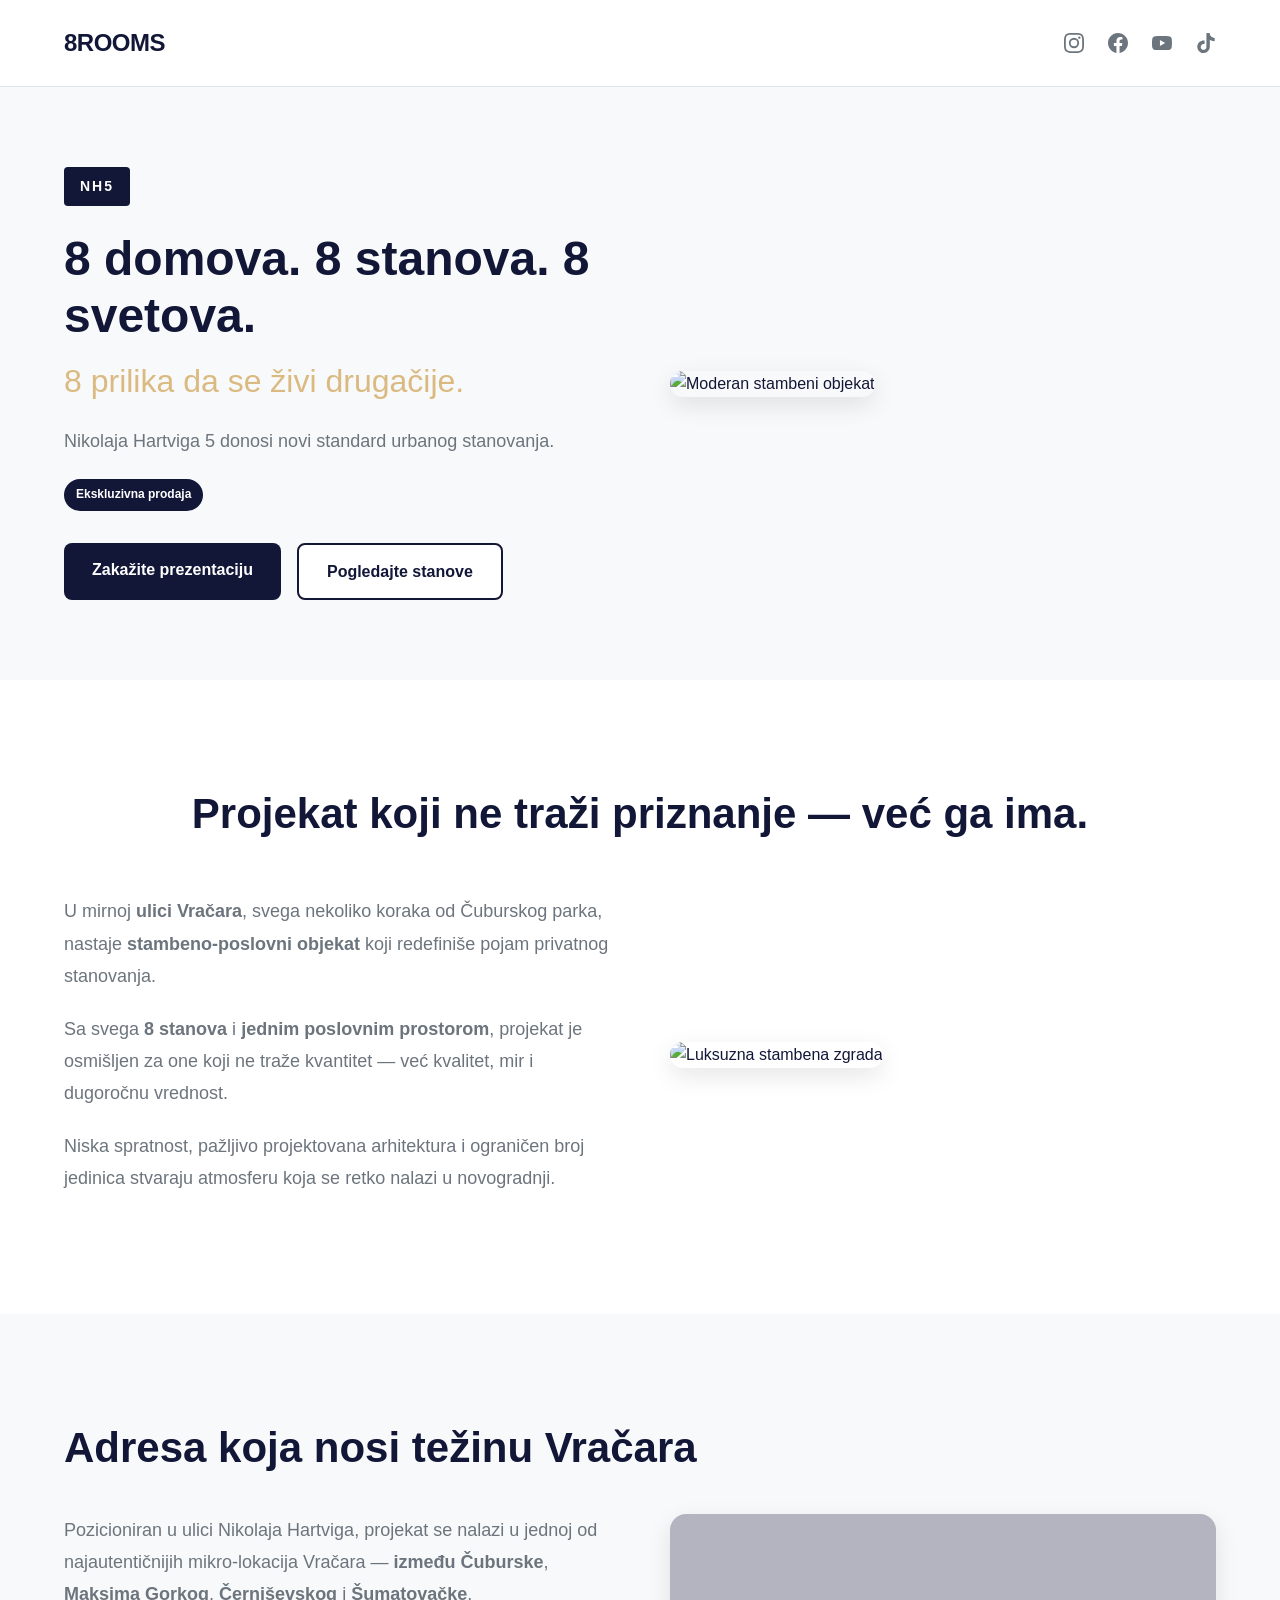
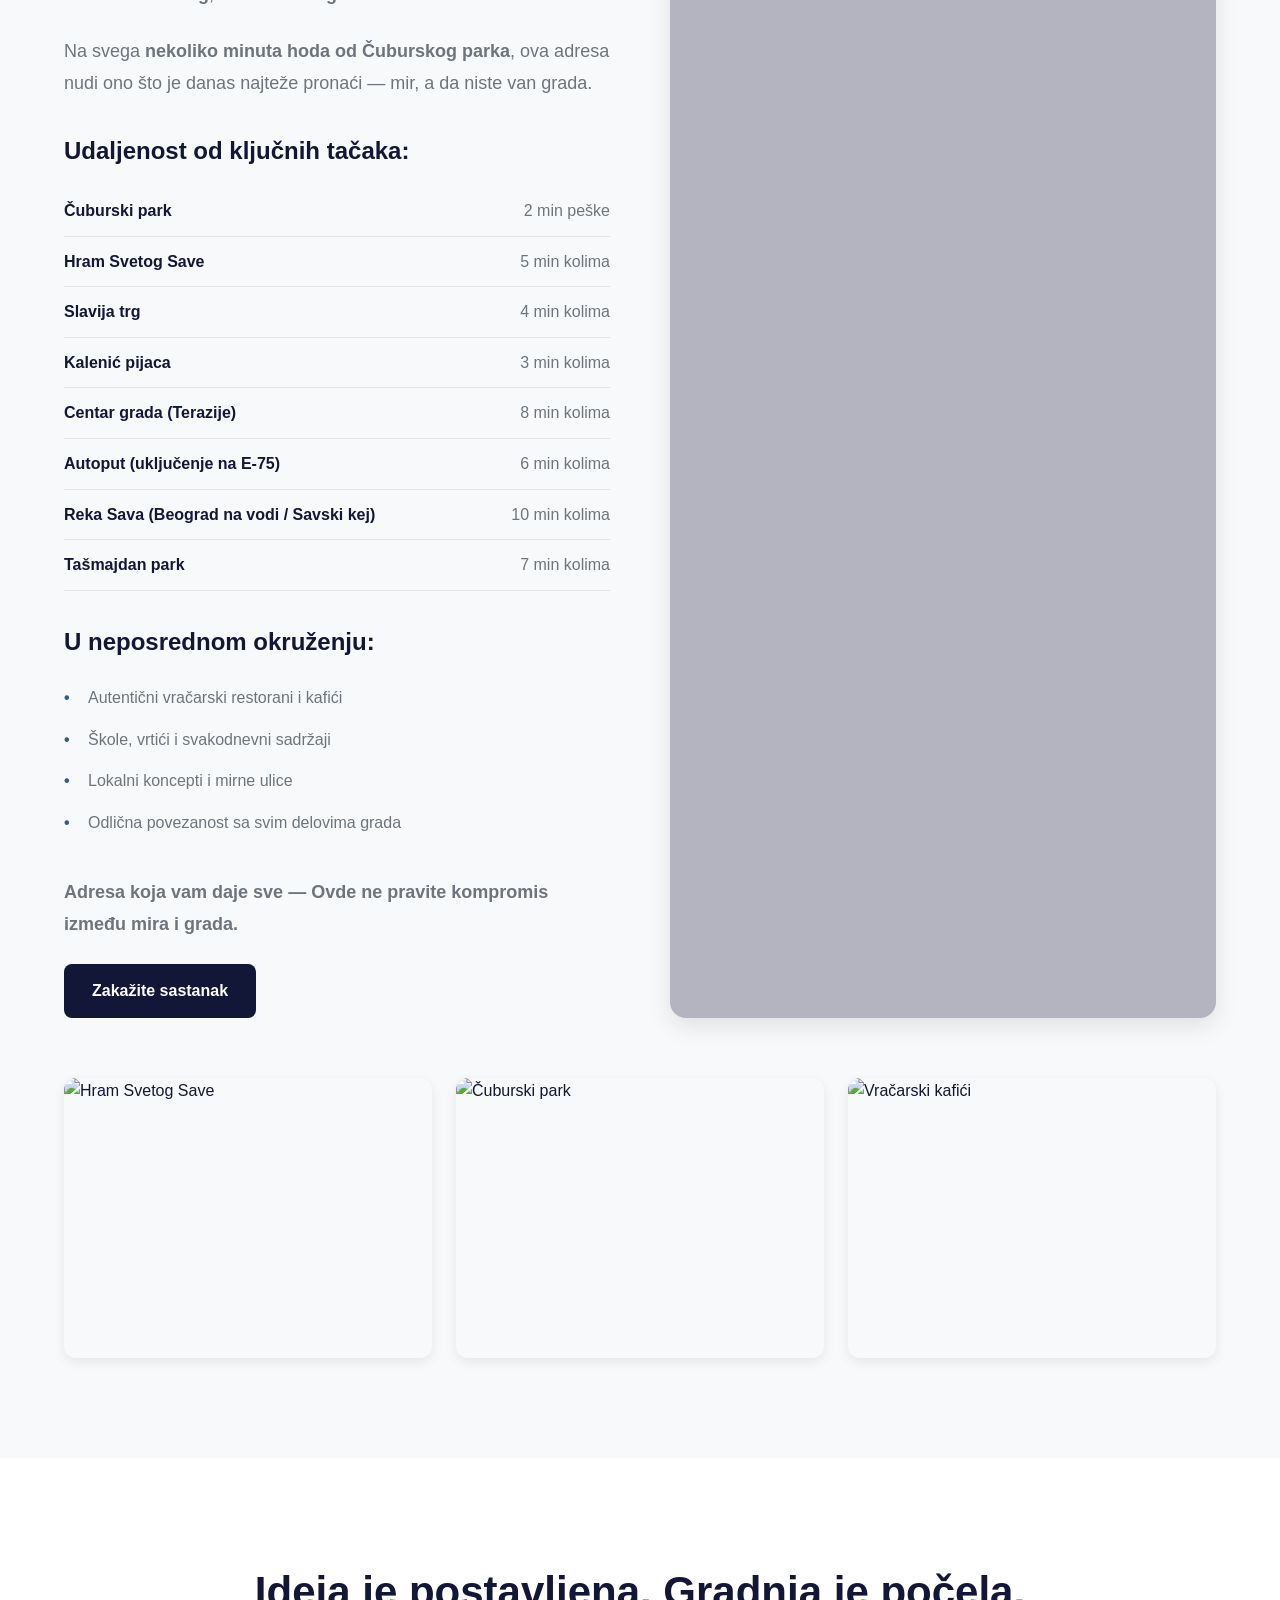
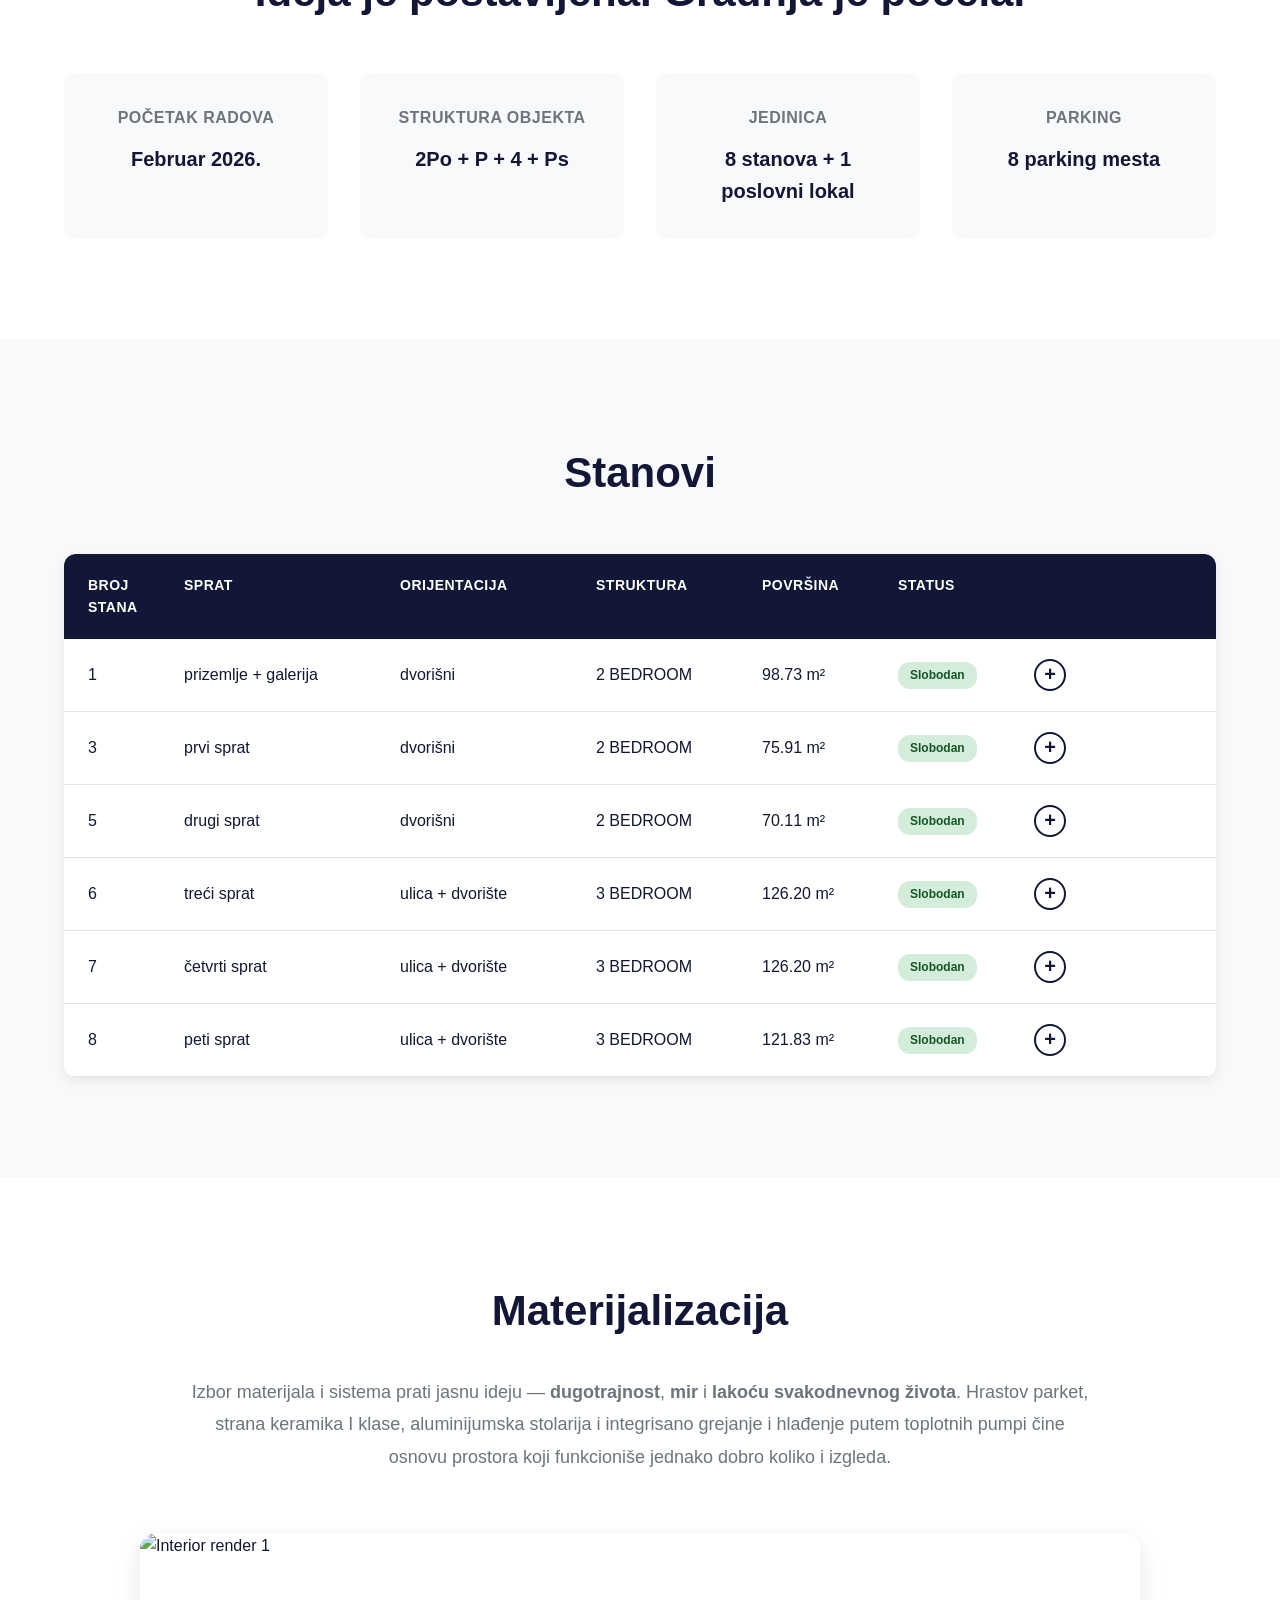
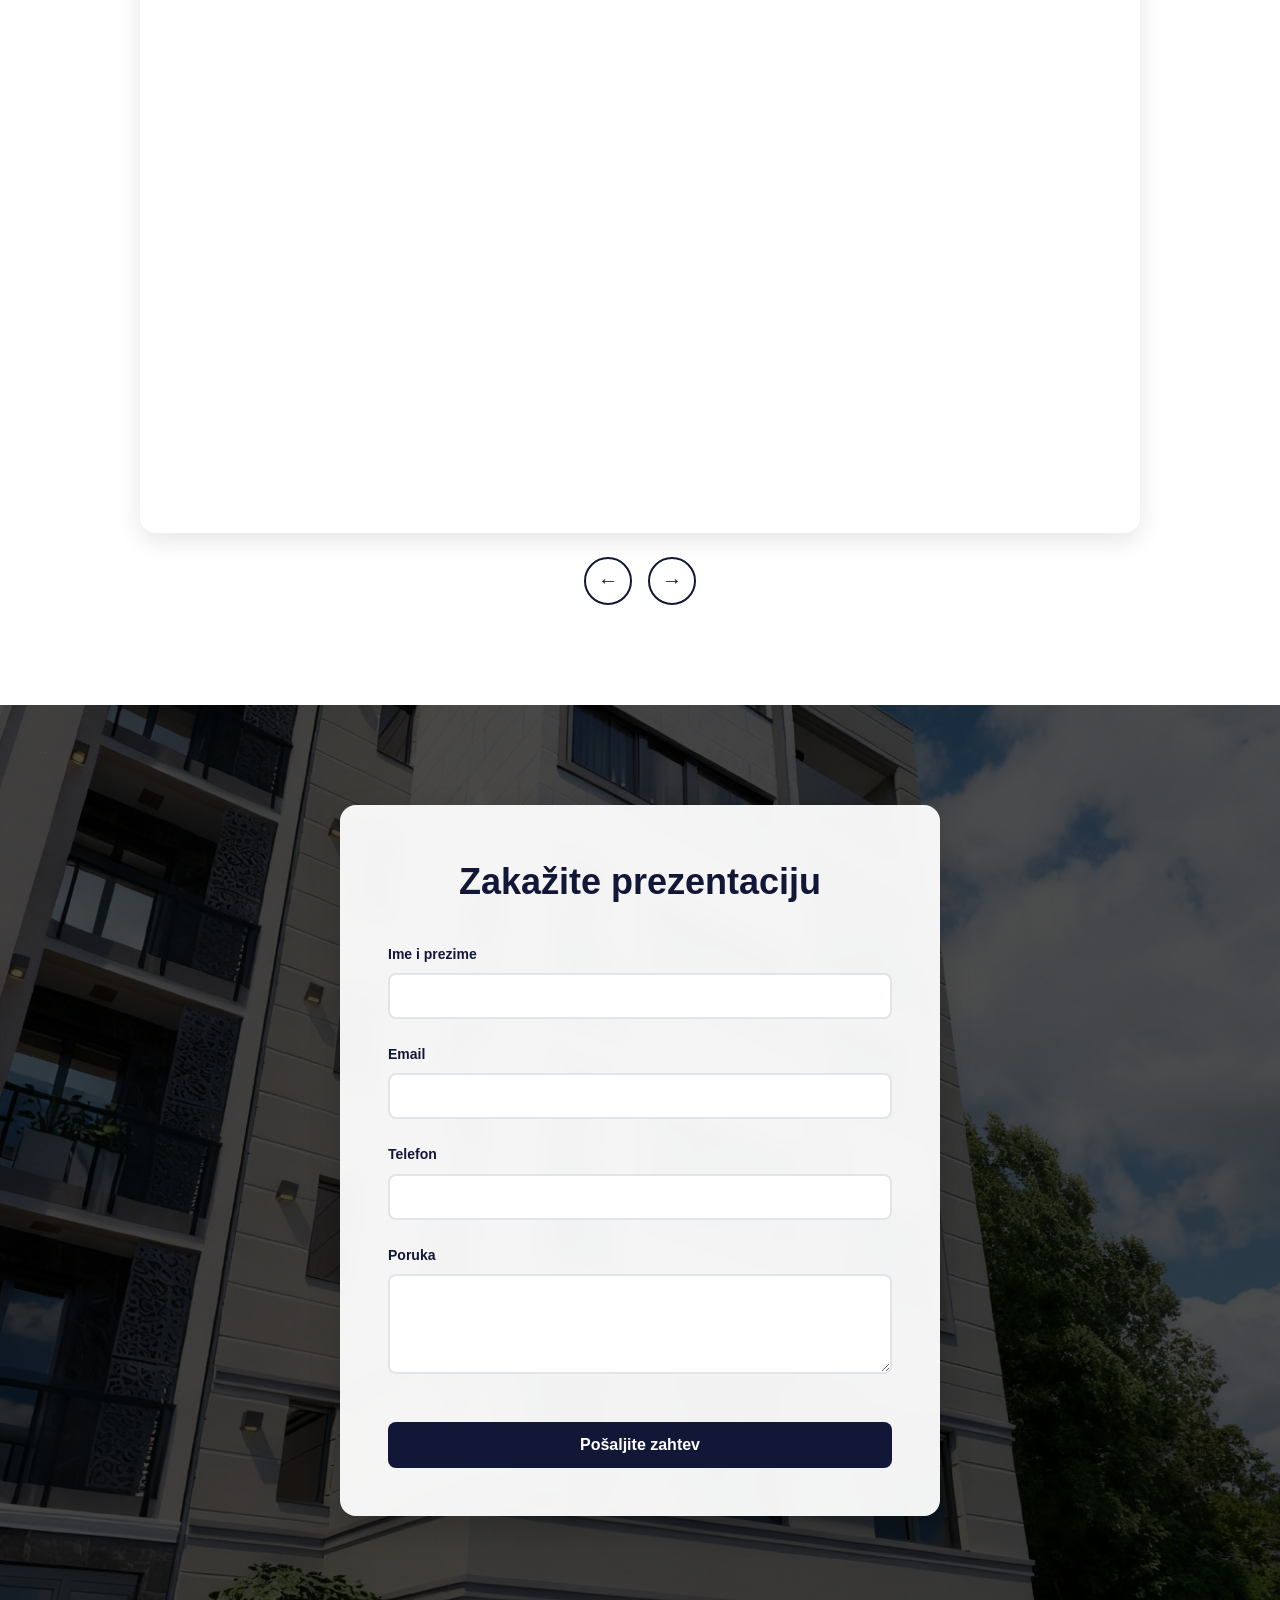
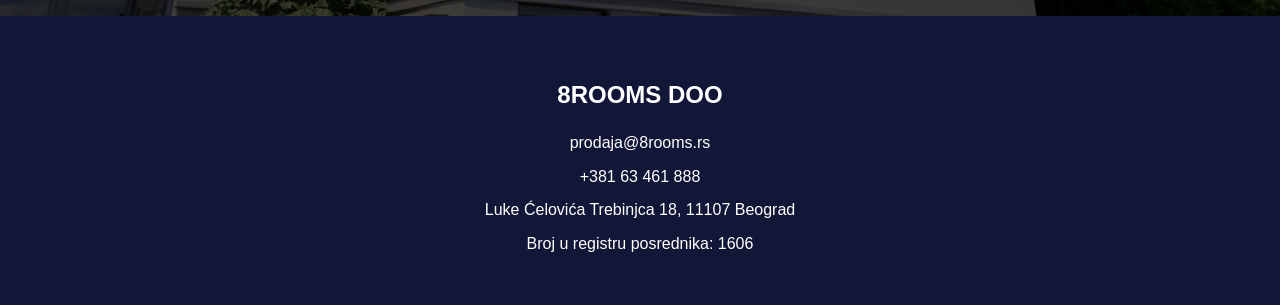
==== index.html @ d1132509 "Make map iframe fill full height of location section Remove fixed height="450" from iframe and use C" ====
<!DOCTYPE html>
<html lang="sr">
<head>
    <meta charset="UTF-8">
    <meta name="viewport" content="width=device-width, initial-scale=1.0">
    <title>NH5 - Nikolaja Hartviga 5 | 8ROOMS</title>
    <link rel="stylesheet" href="styles.css">
</head>
<body>
    <header>
        <div class="container">
            <div class="logo">
                <span class="logo-text">8ROOMS</span>
            </div>
            <nav class="social-icons">
                <a href="https://instagram.com/8rooms" target="_blank" aria-label="Instagram"><svg width="20" height="20" viewBox="0 0 24 24" fill="currentColor"><path d="M12 2.163c3.204 0 3.584.012 4.85.07 3.252.148 4.771 1.691 4.919 4.919.058 1.265.069 1.645.069 4.849 0 3.205-.012 3.584-.069 4.849-.149 3.225-1.664 4.771-4.919 4.919-1.266.058-1.644.07-4.85.07-3.204 0-3.584-.012-4.849-.07-3.26-.149-4.771-1.699-4.919-4.92-.058-1.265-.07-1.644-.07-4.849 0-3.204.013-3.583.07-4.849.149-3.227 1.664-4.771 4.919-4.919 1.266-.057 1.645-.069 4.849-.069zM12 0C8.741 0 8.333.014 7.053.072 2.695.272.273 2.69.073 7.052.014 8.333 0 8.741 0 12c0 3.259.014 3.668.072 4.948.2 4.358 2.618 6.78 6.98 6.98C8.333 23.986 8.741 24 12 24c3.259 0 3.668-.014 4.948-.072 4.354-.2 6.782-2.618 6.979-6.98.059-1.28.073-1.689.073-4.948 0-3.259-.014-3.667-.072-4.947-.196-4.354-2.617-6.78-6.979-6.98C15.668.014 15.259 0 12 0zm0 5.838a6.162 6.162 0 100 12.324 6.162 6.162 0 000-12.324zM12 16a4 4 0 110-8 4 4 0 010 8zm6.406-11.845a1.44 1.44 0 100 2.881 1.44 1.44 0 000-2.881z"/></svg></a>
                <a href="https://facebook.com/8rooms" target="_blank" aria-label="Facebook"><svg width="20" height="20" viewBox="0 0 24 24" fill="currentColor"><path d="M24 12.073c0-6.627-5.373-12-12-12s-12 5.373-12 12c0 5.99 4.388 10.954 10.125 11.854v-8.385H7.078v-3.47h3.047V9.43c0-3.007 1.792-4.669 4.533-4.669 1.312 0 2.686.235 2.686.235v2.953H15.83c-1.491 0-1.956.925-1.956 1.874v2.25h3.328l-.532 3.47h-2.796v8.385C19.612 23.027 24 18.062 24 12.073z"/></svg></a>
                <a href="https://youtube.com/8rooms" target="_blank" aria-label="YouTube"><svg width="20" height="20" viewBox="0 0 24 24" fill="currentColor"><path d="M23.498 6.186a3.016 3.016 0 00-2.122-2.136C19.505 3.545 12 3.545 12 3.545s-7.505 0-9.377.505A3.017 3.017 0 00.502 6.186C0 8.07 0 12 0 12s0 3.93.502 5.814a3.016 3.016 0 002.122 2.136c1.871.505 9.376.505 9.376.505s7.505 0 9.377-.505a3.015 3.015 0 002.122-2.136C24 15.93 24 12 24 12s0-3.93-.502-5.814zM9.545 15.568V8.432L15.818 12l-6.273 3.568z"/></svg></a>
                <a href="https://tiktok.com/@8rooms" target="_blank" aria-label="TikTok"><svg width="20" height="20" viewBox="0 0 24 24" fill="currentColor"><path d="M12.525.02c1.31-.02 2.61-.01 3.91-.02.08 1.53.63 3.09 1.75 4.17 1.12 1.11 2.7 1.62 4.24 1.79v4.03c-1.44-.05-2.89-.35-4.2-.97-.57-.26-1.1-.59-1.62-.93-.01 2.92.01 5.84-.02 8.75-.08 1.4-.54 2.79-1.35 3.94-1.31 1.92-3.58 3.17-5.91 3.21-1.43.08-2.86-.31-4.08-1.03-2.02-1.19-3.44-3.37-3.65-5.71-.02-.5-.03-1-.01-1.49.18-1.9 1.12-3.72 2.58-4.96 1.66-1.44 3.98-2.13 6.15-1.72.02 1.48-.04 2.96-.04 4.44-.99-.32-2.15-.23-3.02.37-.63.41-1.11 1.04-1.36 1.75-.21.51-.15 1.07-.14 1.61.24 1.64 1.82 3.02 3.5 2.87 1.12-.01 2.19-.66 2.77-1.61.19-.33.4-.67.41-1.06.1-1.79.06-3.57.07-5.36.01-4.03-.01-8.05.02-12.07z"/></svg></a>
            </nav>
        </div>
    </header>

    <main>
        <section class="hero">
            <div class="container">
                <div class="hero-content">
                    <div class="project-logo">NH5</div>
                    <h1>8 domova. 8 stanova. 8 svetova.</h1>
                    <h2>8 prilika da se živi drugačije.</h2>
                    <p class="hero-subtitle">Nikolaja Hartviga 5 donosi novi standard urbanog stanovanja.</p>
                    <span class="badge">Ekskluzivna prodaja</span>
                    <div class="cta-buttons">
                        <a href="#contact" class="btn btn-primary">Zakažite prezentaciju</a>
                        <a href="#apartments" class="btn btn-secondary">Pogledajte stanove</a>
                    </div>
                </div>
                <div class="hero-image">
                    <img src="https://images.pexels.com/photos/1643383/pexels-photo-1643383.jpeg?auto=compress&cs=tinysrgb&w=1200" alt="Moderan stambeni objekat">
                </div>
            </div>
        </section>

        <section class="about">
            <div class="container">
                <h2>Projekat koji ne traži priznanje — već ga ima.</h2>
                <div class="about-content">
                    <div class="about-text">
                        <p>U mirnoj <strong>ulici Vračara</strong>, svega nekoliko koraka od Čuburskog parka, nastaje <strong>stambeno-poslovni objekat</strong> koji redefiniše pojam privatnog stanovanja.</p>
                        <p>Sa svega <strong>8 stanova</strong> i <strong>jednim poslovnim prostorom</strong>, projekat je osmišljen za one koji ne traže kvantitet — već kvalitet, mir i dugoročnu vrednost.</p>
                        <p>Niska spratnost, pažljivo projektovana arhitektura i ograničen broj jedinica stvaraju atmosferu koja se retko nalazi u novogradnji.</p>
                    </div>
                    <div class="about-image">
                        <img src="https://images.pexels.com/photos/106399/pexels-photo-106399.jpeg?auto=compress&cs=tinysrgb&w=1200" alt="Luksuzna stambena zgrada">
                    </div>
                </div>
            </div>
        </section>

        <section class="location">
            <div class="container">
                <h2>Adresa koja nosi težinu Vračara</h2>
                <div class="location-content">
                    <div class="location-text">
                        <p>Pozicioniran u ulici Nikolaja Hartviga, projekat se nalazi u jednoj od najautentičnijih mikro-lokacija Vračara — <strong>između Čuburske</strong>, <strong>Maksima Gorkog</strong>, <strong>Černiševskog</strong> i <strong>Šumatovačke</strong>.</p>
                        <p>Na svega <strong>nekoliko minuta hoda od Čuburskog parka</strong>, ova adresa nudi ono što je danas najteže pronaći — mir, a da niste van grada.</p>

                        <h3>Udaljenost od ključnih tačaka:</h3>
                        <ul class="distance-list">
                            <li><span class="place">Čuburski park</span><span class="time">2 min peške</span></li>
                            <li><span class="place">Hram Svetog Save</span><span class="time">5 min kolima</span></li>
                            <li><span class="place">Slavija trg</span><span class="time">4 min kolima</span></li>
                            <li><span class="place">Kalenić pijaca</span><span class="time">3 min kolima</span></li>
                            <li><span class="place">Centar grada (Terazije)</span><span class="time">8 min kolima</span></li>
                            <li><span class="place">Autoput (uključenje na E-75)</span><span class="time">6 min kolima</span></li>
                            <li><span class="place">Reka Sava (Beograd na vodi / Savski kej)</span><span class="time">10 min kolima</span></li>
                            <li><span class="place">Tašmajdan park</span><span class="time">7 min kolima</span></li>
                        </ul>

                        <h3>U neposrednom okruženju:</h3>
                        <ul class="amenities-list">
                            <li>Autentični vračarski restorani i kafići</li>
                            <li>Škole, vrtići i svakodnevni sadržaji</li>
                            <li>Lokalni koncepti i mirne ulice</li>
                            <li>Odlična povezanost sa svim delovima grada</li>
                        </ul>

                        <p class="location-summary">Adresa koja vam daje sve — Ovde ne pravite kompromis između mira i grada.</p>

                        <a href="#contact" class="btn btn-primary">Zakažite sastanak</a>
                    </div>
                    <div class="location-map">
                        <iframe src="https://www.google.com/maps/embed?pb=!1m18!1m12!1m3!1d2831.2!2d20.4689!3d44.7966!2m3!1f0!2f0!3f0!3m2!1i1024!2i768!4f13.1!3m3!1m2!1s0x0%3A0x0!2zNDTCsDQ3JzQ3LjgiTiAyMMKwMjgnMDguMSJF!5e0!3m2!1sen!2srs!4v1234567890" width="100%" style="border:0;" allowfullscreen="" loading="lazy"></iframe>
                    </div>
                </div>

                <div class="lifestyle-images">
                    <div class="lifestyle-grid">
                        <img src="https://images.pexels.com/photos/208733/pexels-photo-208733.jpeg?auto=compress&cs=tinysrgb&w=600" alt="Hram Svetog Save">
                        <img src="https://images.pexels.com/photos/1581384/pexels-photo-1581384.jpeg?auto=compress&cs=tinysrgb&w=600" alt="Čuburski park">
                        <img src="https://images.pexels.com/photos/1581554/pexels-photo-1581554.jpeg?auto=compress&cs=tinysrgb&w=600" alt="Vračarski kafići">
                    </div>
                </div>
            </div>
        </section>

        <section class="structure">
            <div class="container">
                <h2>Ideja je postavljena. Gradnja je počela.</h2>
                <div class="structure-grid">
                    <div class="structure-item">
                        <h3>Početak radova</h3>
                        <p>Februar 2026.</p>
                    </div>
                    <div class="structure-item">
                        <h3>Struktura objekta</h3>
                        <p>2Po + P + 4 + Ps</p>
                    </div>
                    <div class="structure-item">
                        <h3>Jedinica</h3>
                        <p><strong>8 stanova</strong> + <strong>1 poslovni lokal</strong></p>
                    </div>
                    <div class="structure-item">
                        <h3>Parking</h3>
                        <p><strong>8 parking mesta</strong></p>
                    </div>
                </div>
            </div>
        </section>

        <section id="apartments" class="apartments">
            <div class="container">
                <h2>Stanovi</h2>
                <div class="apartments-table">
                    <div class="table-header">
                        <div class="col-apartment">Broj stana</div>
                        <div class="col-floor">Sprat</div>
                        <div class="col-orientation">Orijentacija</div>
                        <div class="col-structure">Struktura</div>
                        <div class="col-area">Površina</div>
                        <div class="col-status">Status</div>
                        <div class="col-action"></div>
                    </div>

                    <div class="apartment-row" data-apartment="1">
                        <div class="row-basic">
                            <div class="col-apartment">1</div>
                            <div class="col-floor">prizemlje + galerija</div>
                            <div class="col-orientation">dvorišni</div>
                            <div class="col-structure">2 BEDROOM</div>
                            <div class="col-area">98.73 m²</div>
                            <div class="col-status"><span class="status-badge available">Slobodan</span></div>
                            <div class="col-action"><button class="expand-btn">+</button></div>
                        </div>
                        <div class="row-expanded">
                            <div class="apartment-details">
                                <div class="apartment-image">
                                    <img src="https://images.pexels.com/photos/1457842/pexels-photo-1457842.jpeg?auto=compress&cs=tinysrgb&w=800" alt="3D skica stana 1">
                                </div>
                                <div class="apartment-specs">
                                    <h3>Specifikacija prostorija</h3>
                                    <p class="total-area">Ukupna neto površina: <strong>98.73 m²</strong></p>
                                    <a href="#" class="btn btn-download">Preuzmi osnovu stana (PDF)</a>
                                </div>
                            </div>
                        </div>
                    </div>

                    <div class="apartment-row" data-apartment="3">
                        <div class="row-basic">
                            <div class="col-apartment">3</div>
                            <div class="col-floor">prvi sprat</div>
                            <div class="col-orientation">dvorišni</div>
                            <div class="col-structure">2 BEDROOM</div>
                            <div class="col-area">75.91 m²</div>
                            <div class="col-status"><span class="status-badge available">Slobodan</span></div>
                            <div class="col-action"><button class="expand-btn">+</button></div>
                        </div>
                        <div class="row-expanded">
                            <div class="apartment-details">
                                <div class="apartment-image">
                                    <img src="https://images.pexels.com/photos/1457842/pexels-photo-1457842.jpeg?auto=compress&cs=tinysrgb&w=800" alt="3D skica stana 3">
                                </div>
                                <div class="apartment-specs">
                                    <h3>Specifikacija prostorija</h3>
                                    <p class="total-area">Ukupna neto površina: <strong>75.91 m²</strong></p>
                                    <a href="#" class="btn btn-download">Preuzmi osnovu stana (PDF)</a>
                                </div>
                            </div>
                        </div>
                    </div>

                    <div class="apartment-row" data-apartment="5">
                        <div class="row-basic">
                            <div class="col-apartment">5</div>
                            <div class="col-floor">drugi sprat</div>
                            <div class="col-orientation">dvorišni</div>
                            <div class="col-structure">2 BEDROOM</div>
                            <div class="col-area">70.11 m²</div>
                            <div class="col-status"><span class="status-badge available">Slobodan</span></div>
                            <div class="col-action"><button class="expand-btn">+</button></div>
                        </div>
                        <div class="row-expanded">
                            <div class="apartment-details">
                                <div class="apartment-image">
                                    <img src="https://images.pexels.com/photos/1457842/pexels-photo-1457842.jpeg?auto=compress&cs=tinysrgb&w=800" alt="3D skica stana 5">
                                </div>
                                <div class="apartment-specs">
                                    <h3>Specifikacija prostorija</h3>
                                    <p class="total-area">Ukupna neto površina: <strong>70.11 m²</strong></p>
                                    <a href="#" class="btn btn-download">Preuzmi osnovu stana (PDF)</a>
                                </div>
                            </div>
                        </div>
                    </div>

                    <div class="apartment-row" data-apartment="6">
                        <div class="row-basic">
                            <div class="col-apartment">6</div>
                            <div class="col-floor">treći sprat</div>
                            <div class="col-orientation">ulica + dvorište</div>
                            <div class="col-structure">3 BEDROOM</div>
                            <div class="col-area">126.20 m²</div>
                            <div class="col-status"><span class="status-badge available">Slobodan</span></div>
                            <div class="col-action"><button class="expand-btn">+</button></div>
                        </div>
                        <div class="row-expanded">
                            <div class="apartment-details">
                                <div class="apartment-image">
                                    <img src="https://images.pexels.com/photos/1457842/pexels-photo-1457842.jpeg?auto=compress&cs=tinysrgb&w=800" alt="3D skica stana 6">
                                </div>
                                <div class="apartment-specs">
                                    <h3>Specifikacija prostorija</h3>
                                    <p class="total-area">Ukupna neto površina: <strong>126.20 m²</strong></p>
                                    <a href="#" class="btn btn-download">Preuzmi osnovu stana (PDF)</a>
                                </div>
                            </div>
                        </div>
                    </div>

                    <div class="apartment-row" data-apartment="7">
                        <div class="row-basic">
                            <div class="col-apartment">7</div>
                            <div class="col-floor">četvrti sprat</div>
                            <div class="col-orientation">ulica + dvorište</div>
                            <div class="col-structure">3 BEDROOM</div>
                            <div class="col-area">126.20 m²</div>
                            <div class="col-status"><span class="status-badge available">Slobodan</span></div>
                            <div class="col-action"><button class="expand-btn">+</button></div>
                        </div>
                        <div class="row-expanded">
                            <div class="apartment-details">
                                <div class="apartment-image">
                                    <img src="https://images.pexels.com/photos/1457842/pexels-photo-1457842.jpeg?auto=compress&cs=tinysrgb&w=800" alt="3D skica stana 7">
                                </div>
                                <div class="apartment-specs">
                                    <h3>Specifikacija prostorija</h3>
                                    <p class="total-area">Ukupna neto površina: <strong>126.20 m²</strong></p>
                                    <a href="#" class="btn btn-download">Preuzmi osnovu stana (PDF)</a>
                                </div>
                            </div>
                        </div>
                    </div>

                    <div class="apartment-row" data-apartment="8">
                        <div class="row-basic">
                            <div class="col-apartment">8</div>
                            <div class="col-floor">peti sprat</div>
                            <div class="col-orientation">ulica + dvorište</div>
                            <div class="col-structure">3 BEDROOM</div>
                            <div class="col-area">121.83 m²</div>
                            <div class="col-status"><span class="status-badge available">Slobodan</span></div>
                            <div class="col-action"><button class="expand-btn">+</button></div>
                        </div>
                        <div class="row-expanded">
                            <div class="apartment-details">
                                <div class="apartment-image">
                                    <img src="https://images.pexels.com/photos/1457842/pexels-photo-1457842.jpeg?auto=compress&cs=tinysrgb&w=800" alt="3D skica stana 8">
                                </div>
                                <div class="apartment-specs">
                                    <h3>Specifikacija prostorija</h3>
                                    <p class="total-area">Ukupna neto površina: <strong>121.83 m²</strong></p>
                                    <a href="#" class="btn btn-download">Preuzmi osnovu stana (PDF)</a>
                                </div>
                            </div>
                        </div>
                    </div>
                </div>
            </div>
        </section>

        <section class="materials">
            <div class="container">
                <h2>Materijalizacija</h2>
                <p class="materials-intro">Izbor materijala i sistema prati jasnu ideju — <strong>dugotrajnost</strong>, <strong>mir</strong> i <strong>lakoću svakodnevnog života</strong>. Hrastov parket, strana keramika I klase, aluminijumska stolarija i integrisano grejanje i hlađenje putem toplotnih pumpi čine osnovu prostora koji funkcioniše jednako dobro koliko i izgleda.</p>

                <div class="slider">
                    <div class="slider-container">
                        <div class="slider-track">
                            <div class="slide">
                                <img src="https://images.pexels.com/photos/1571460/pexels-photo-1571460.jpeg?auto=compress&cs=tinysrgb&w=1200" alt="Interior render 1">
                            </div>
                            <div class="slide">
                                <img src="https://images.pexels.com/photos/1648776/pexels-photo-1648776.jpeg?auto=compress&cs=tinysrgb&w=1200" alt="Interior render 2">
                            </div>
                            <div class="slide">
                                <img src="https://images.pexels.com/photos/1643389/pexels-photo-1643389.jpeg?auto=compress&cs=tinysrgb&w=1200" alt="Interior render 3">
                            </div>
                        </div>
                    </div>
                    <div class="slider-controls">
                        <button class="slider-btn prev">&larr;</button>
                        <button class="slider-btn next">&rarr;</button>
                    </div>
                </div>
            </div>
        </section>

        <section id="contact" class="contact">
            <div class="contact-background">
                <img src="nh5-footer.jpg" alt="Building exterior">
            </div>
            <div class="container">
                <div class="contact-form-wrapper">
                    <h2>Zakažite prezentaciju</h2>
                    <form id="contactForm" action="contact.php" method="POST">
                        <div class="form-group">
                            <label for="name">Ime i prezime</label>
                            <input type="text" id="name" name="name" required>
                        </div>
                        <div class="form-group">
                            <label for="email">Email</label>
                            <input type="email" id="email" name="email" required>
                        </div>
                        <div class="form-group">
                            <label for="phone">Telefon</label>
                            <input type="tel" id="phone" name="phone" required>
                        </div>
                        <div class="form-group">
                            <label for="message">Poruka</label>
                            <textarea id="message" name="message" rows="4"></textarea>
                        </div>
                        <button type="submit" class="btn btn-primary">Pošaljite zahtev</button>
                    </form>
                    <div id="formMessage" class="form-message"></div>
                </div>
            </div>
        </section>
    </main>

    <footer>
        <div class="container">
            <div class="footer-content">
                <div class="footer-info">
                    <h3>8ROOMS DOO</h3>
                    <p><a href="mailto:prodaja@8rooms.rs">prodaja@8rooms.rs</a></p>
                    <p><a href="tel:+381634618888">+381 63 461 888</a></p>
                    <p>Luke Ćelovića Trebinjca 18, 11107 Beograd</p>
                    <p>Broj u registru posrednika: 1606</p>
                </div>
            </div>
        </div>
    </footer>

    <script src="script.js"></script>
</body>
</html>
---- styles.css ----
* {
    margin: 0;
    padding: 0;
    box-sizing: border-box;
}

:root {
    --primary-color: #121737;
    --secondary-color: #DBBA82;
    --accent-color: #2c5f8d;
    --background-light: #ffffff;
    --background-gray: #f8f9fa;
    --border-color: #e1e4e8;
    --text-primary: #121737;
    --text-secondary: #6c757d;
    --success-color: #28a745;
    --spacing-unit: 8px;
}

body {
    font-family: -apple-system, BlinkMacSystemFont, 'Segoe UI', Roboto, 'Helvetica Neue', Arial, sans-serif;
    line-height: 1.6;
    color: var(--text-primary);
    background-color: var(--background-light);
}

.container {
    max-width: 1200px;
    margin: 0 auto;
    padding: 0 24px;
}

header {
    background-color: var(--background-light);
    padding: 24px 0;
    border-bottom: 1px solid var(--border-color);
    position: sticky;
    top: 0;
    z-index: 100;
}

header .container {
    display: flex;
    justify-content: space-between;
    align-items: center;
}

.logo-text {
    font-size: 24px;
    font-weight: 700;
    color: var(--primary-color);
    letter-spacing: -0.5px;
}

.social-icons {
    display: flex;
    gap: 24px;
}

.social-icons a {
    color: var(--text-secondary);
    text-decoration: none;
    display: inline-flex;
    align-items: center;
    transition: color 0.3s ease;
}

.social-icons a svg {
    width: 20px;
    height: 20px;
    fill: currentColor;
}

.social-icons a:hover {
    color: var(--primary-color);
}

.hero {
    padding: 80px 0;
    background-color: var(--background-gray);
}

.hero .container {
    display: grid;
    grid-template-columns: 1fr 1fr;
    gap: 60px;
    align-items: center;
}

.project-logo {
    display: inline-block;
    font-size: 14px;
    font-weight: 700;
    letter-spacing: 2px;
    background-color: var(--primary-color);
    color: white;
    padding: 8px 16px;
    border-radius: 4px;
    margin-bottom: 24px;
}

.hero h1 {
    font-size: 48px;
    font-weight: 700;
    line-height: 1.2;
    margin-bottom: 16px;
    color: var(--primary-color);
}

.hero h2 {
    font-size: 32px;
    font-weight: 500;
    line-height: 1.3;
    margin-bottom: 24px;
    color: var(--secondary-color);
}

.hero-subtitle {
    font-size: 18px;
    color: var(--text-secondary);
    margin-bottom: 24px;
}

.badge {
    display: inline-block;
    background-color: var(--primary-color);
    color: white;
    padding: 6px 12px;
    border-radius: 20px;
    font-size: 12px;
    font-weight: 600;
    margin-bottom: 32px;
}

.cta-buttons {
    display: flex;
    gap: 16px;
    flex-wrap: wrap;
}

.btn {
    display: inline-block;
    padding: 14px 28px;
    border-radius: 8px;
    text-decoration: none;
    font-weight: 600;
    font-size: 16px;
    transition: all 0.3s ease;
    border: none;
    cursor: pointer;
}

.btn-primary {
    background-color: var(--primary-color);
    color: white;
}

.btn-primary:hover {
    background-color: #333;
    transform: translateY(-2px);
    box-shadow: 0 4px 12px rgba(0, 0, 0, 0.15);
}

.btn-secondary {
    background-color: white;
    color: var(--primary-color);
    border: 2px solid var(--primary-color);
}

.btn-secondary:hover {
    background-color: var(--primary-color);
    color: white;
    transform: translateY(-2px);
    box-shadow: 0 4px 12px rgba(0, 0, 0, 0.15);
}

.btn-download {
    background-color: var(--accent-color);
    color: white;
    padding: 12px 24px;
    font-size: 14px;
}

.btn-download:hover {
    background-color: #234a6e;
}

.hero-image img {
    width: 100%;
    height: 500px;
    object-fit: cover;
    border-radius: 16px;
    box-shadow: 0 8px 24px rgba(0, 0, 0, 0.1);
}

.about {
    padding: 100px 0;
}

.about h2 {
    font-size: 42px;
    font-weight: 700;
    margin-bottom: 48px;
    text-align: center;
    color: var(--primary-color);
}

.about-content {
    display: grid;
    grid-template-columns: 1fr 1fr;
    gap: 60px;
    align-items: center;
}

.about-text p {
    font-size: 18px;
    line-height: 1.8;
    margin-bottom: 20px;
    color: var(--text-secondary);
}

.about-image img {
    width: 100%;
    height: 500px;
    object-fit: cover;
    border-radius: 16px;
    box-shadow: 0 8px 24px rgba(0, 0, 0, 0.1);
}

.location {
    padding: 100px 0;
    background-color: var(--background-gray);
}

.location h2 {
    font-size: 42px;
    font-weight: 700;
    margin-bottom: 32px;
    color: var(--primary-color);
}

.location-content {
    display: grid;
    grid-template-columns: 1fr 1fr;
    gap: 60px;
    margin-bottom: 60px;
}

.location-text p {
    font-size: 18px;
    line-height: 1.8;
    margin-bottom: 24px;
    color: var(--text-secondary);
}

.location-text h3 {
    font-size: 24px;
    font-weight: 700;
    margin: 32px 0 16px 0;
    color: var(--primary-color);
}

.distance-list {
    list-style: none;
    margin-bottom: 32px;
}

.distance-list li {
    display: flex;
    justify-content: space-between;
    padding: 12px 0;
    border-bottom: 1px solid var(--border-color);
}

.distance-list .place {
    font-weight: 700;
    color: var(--text-primary);
}

.distance-list .time {
    color: var(--text-secondary);
}

.amenities-list {
    list-style: none;
    margin-bottom: 32px;
}

.amenities-list li {
    padding: 8px 0 8px 24px;
    position: relative;
    color: var(--text-secondary);
    font-size: 16px;
}

.amenities-list li:before {
    content: "•";
    position: absolute;
    left: 0;
    color: var(--accent-color);
    font-weight: bold;
}

.location-summary {
    font-weight: 600;
    font-size: 18px;
    color: var(--primary-color);
    margin: 32px 0;
}

.location-map {
    border-radius: 16px;
    overflow: hidden;
    box-shadow: 0 8px 24px rgba(0, 0, 0, 0.1);
    position: relative;
    height: 100%;
}

.location-map::after {
    content: '';
    position: absolute;
    top: 0;
    left: 0;
    width: 100%;
    height: 100%;
    background-color: var(--primary-color);
    opacity: 0.3;
    mix-blend-mode: multiply;
    pointer-events: none;
}

.location-map iframe {
    display: block;
    width: 100%;
    height: 100%;
}

.lifestyle-images {
    margin-top: 48px;
}

.lifestyle-grid {
    display: grid;
    grid-template-columns: repeat(3, 1fr);
    gap: 24px;
}

.lifestyle-grid img {
    width: 100%;
    height: 280px;
    object-fit: cover;
    border-radius: 12px;
    box-shadow: 0 4px 12px rgba(0, 0, 0, 0.08);
    transition: transform 0.3s ease;
}

.lifestyle-grid img:hover {
    transform: translateY(-4px);
    box-shadow: 0 8px 20px rgba(0, 0, 0, 0.12);
}

.structure {
    padding: 100px 0;
}

.structure h2 {
    font-size: 42px;
    font-weight: 700;
    margin-bottom: 48px;
    text-align: center;
    color: var(--primary-color);
}

.structure-grid {
    display: grid;
    grid-template-columns: repeat(4, 1fr);
    gap: 32px;
}

.structure-item {
    background-color: var(--background-gray);
    padding: 32px;
    border-radius: 12px;
    text-align: center;
    transition: transform 0.3s ease, box-shadow 0.3s ease;
}

.structure-item:hover {
    transform: translateY(-4px);
    box-shadow: 0 8px 20px rgba(0, 0, 0, 0.08);
}

.structure-item h3 {
    font-size: 16px;
    font-weight: 600;
    margin-bottom: 12px;
    color: var(--text-secondary);
    text-transform: uppercase;
    letter-spacing: 0.5px;
}

.structure-item p {
    font-size: 20px;
    font-weight: 700;
    color: var(--primary-color);
}

.apartments {
    padding: 100px 0;
    background-color: var(--background-gray);
}

.apartments h2 {
    font-size: 42px;
    font-weight: 700;
    margin-bottom: 48px;
    text-align: center;
    color: var(--primary-color);
}

.apartments-table {
    background-color: white;
    border-radius: 12px;
    overflow: hidden;
    box-shadow: 0 4px 12px rgba(0, 0, 0, 0.08);
}

.table-header {
    display: grid;
    grid-template-columns: 80px 200px 180px 150px 120px 120px 60px;
    gap: 16px;
    padding: 20px 24px;
    background-color: var(--primary-color);
    color: white;
    font-weight: 600;
    font-size: 14px;
    text-transform: uppercase;
    letter-spacing: 0.5px;
}

.apartment-row {
    border-bottom: 1px solid var(--border-color);
    transition: background-color 0.2s ease;
}

.apartment-row:hover {
    background-color: var(--background-gray);
}

.row-basic {
    display: grid;
    grid-template-columns: 80px 200px 180px 150px 120px 120px 60px;
    gap: 16px;
    padding: 20px 24px;
    align-items: center;
    cursor: pointer;
}

.status-badge {
    display: inline-block;
    padding: 4px 12px;
    border-radius: 12px;
    font-size: 12px;
    font-weight: 600;
}

.status-badge.available {
    background-color: #d4edda;
    color: #155724;
}

.expand-btn {
    width: 32px;
    height: 32px;
    border-radius: 50%;
    border: 2px solid var(--primary-color);
    background-color: white;
    color: var(--primary-color);
    font-size: 20px;
    font-weight: 600;
    cursor: pointer;
    transition: all 0.3s ease;
    display: flex;
    align-items: center;
    justify-content: center;
}

.expand-btn:hover {
    background-color: var(--primary-color);
    color: white;
    transform: scale(1.1);
}

.apartment-row.expanded .expand-btn {
    background-color: var(--primary-color);
    color: white;
    transform: rotate(45deg);
}

.row-expanded {
    max-height: 0;
    overflow: hidden;
    transition: max-height 0.4s ease;
}

.apartment-row.expanded .row-expanded {
    max-height: 800px;
}

.apartment-details {
    padding: 32px 24px;
    display: grid;
    grid-template-columns: 2fr 1fr;
    gap: 40px;
    background-color: var(--background-gray);
}

.apartment-image img {
    width: 100%;
    height: 400px;
    object-fit: cover;
    border-radius: 12px;
    box-shadow: 0 4px 12px rgba(0, 0, 0, 0.1);
    cursor: pointer;
    transition: transform 0.3s ease;
}

.apartment-image img:hover {
    transform: scale(1.02);
}

.apartment-specs h3 {
    font-size: 24px;
    font-weight: 700;
    margin-bottom: 16px;
    color: var(--primary-color);
}

.total-area {
    font-size: 18px;
    margin-bottom: 24px;
    color: var(--text-secondary);
}

.materials {
    padding: 100px 0;
}

.materials h2 {
    font-size: 42px;
    font-weight: 700;
    margin-bottom: 32px;
    text-align: center;
    color: var(--primary-color);
}

.materials-intro {
    font-size: 18px;
    line-height: 1.8;
    text-align: center;
    color: var(--text-secondary);
    max-width: 900px;
    margin: 0 auto 60px auto;
}

.slider {
    position: relative;
    max-width: 1000px;
    margin: 0 auto;
}

.slider-container {
    overflow: hidden;
    border-radius: 16px;
    box-shadow: 0 8px 24px rgba(0, 0, 0, 0.1);
}

.slider-track {
    display: flex;
    transition: transform 0.5s ease;
}

.slide {
    min-width: 100%;
    flex-shrink: 0;
}

.slide img {
    width: 100%;
    height: 600px;
    object-fit: cover;
    display: block;
}

.slider-controls {
    display: flex;
    justify-content: center;
    gap: 16px;
    margin-top: 24px;
}

.slider-btn {
    width: 48px;
    height: 48px;
    border-radius: 50%;
    border: 2px solid var(--primary-color);
    background-color: white;
    color: var(--primary-color);
    font-size: 20px;
    cursor: pointer;
    transition: all 0.3s ease;
}

.slider-btn:hover {
    background-color: var(--primary-color);
    color: white;
    transform: scale(1.1);
}

.contact {
    padding: 100px 0;
    position: relative;
    overflow: hidden;
}

.contact-background {
    position: absolute;
    top: 0;
    left: 0;
    width: 100%;
    height: 100%;
    z-index: 0;
}

.contact-background img {
    width: 100%;
    height: 100%;
    object-fit: cover;
    filter: brightness(0.3);
}

.contact .container {
    position: relative;
    z-index: 1;
}

.contact-form-wrapper {
    max-width: 600px;
    margin: 0 auto;
    background-color: rgba(255, 255, 255, 0.95);
    backdrop-filter: blur(10px);
    padding: 48px;
    border-radius: 16px;
    box-shadow: 0 12px 32px rgba(0, 0, 0, 0.2);
}

.contact-form-wrapper h2 {
    font-size: 36px;
    font-weight: 700;
    margin-bottom: 32px;
    text-align: center;
    color: var(--primary-color);
}

.form-group {
    margin-bottom: 24px;
}

.form-group label {
    display: block;
    margin-bottom: 8px;
    font-weight: 600;
    color: var(--text-primary);
    font-size: 14px;
}

.form-group input,
.form-group textarea {
    width: 100%;
    padding: 12px 16px;
    border: 2px solid var(--border-color);
    border-radius: 8px;
    font-size: 16px;
    font-family: inherit;
    transition: border-color 0.3s ease;
}

.form-group input:focus,
.form-group textarea:focus {
    outline: none;
    border-color: var(--accent-color);
}

.form-group textarea {
    resize: vertical;
}

#contactForm .btn-primary {
    width: 100%;
    margin-top: 16px;
}

.form-message {
    margin-top: 16px;
    padding: 12px;
    border-radius: 8px;
    text-align: center;
    font-weight: 600;
    display: none;
}

.form-message.success {
    background-color: #d4edda;
    color: #155724;
    display: block;
}

.form-message.error {
    background-color: #f8d7da;
    color: #721c24;
    display: block;
}

footer {
    background-color: var(--primary-color);
    color: white;
    padding: 60px 0 40px 0;
}

.footer-content {
    text-align: center;
}

.footer-info h3 {
    font-size: 24px;
    font-weight: 700;
    margin-bottom: 16px;
}

.footer-info p {
    margin-bottom: 8px;
    font-size: 16px;
}

.footer-info a {
    color: white;
    text-decoration: none;
    transition: opacity 0.3s ease;
}

.footer-info a:hover {
    opacity: 0.8;
}

@media (max-width: 968px) {
    .hero .container,
    .about-content,
    .location-content {
        grid-template-columns: 1fr;
    }

    .structure-grid {
        grid-template-columns: repeat(2, 1fr);
    }

    .lifestyle-grid {
        grid-template-columns: 1fr;
    }

    .table-header,
    .row-basic {
        grid-template-columns: 60px 1fr 100px 50px;
        font-size: 12px;
    }

    .col-floor,
    .col-orientation,
    .col-structure {
        display: none;
    }

    .apartment-details {
        grid-template-columns: 1fr;
    }

    .hero h1 {
        font-size: 36px;
    }

    .hero h2 {
        font-size: 24px;
    }

    .about h2,
    .location h2,
    .structure h2,
    .apartments h2 {
        font-size: 32px;
    }
}

@media (max-width: 640px) {
    .container {
        padding: 0 16px;
    }

    .hero {
        padding: 40px 0;
    }

    .about,
    .location,
    .structure,
    .apartments,
    .materials,
    .contact {
        padding: 60px 0;
    }

    .structure-grid {
        grid-template-columns: 1fr;
    }

    .cta-buttons {
        flex-direction: column;
    }

    .btn {
        width: 100%;
        text-align: center;
    }

    .contact-form-wrapper {
        padding: 32px 24px;
    }
}
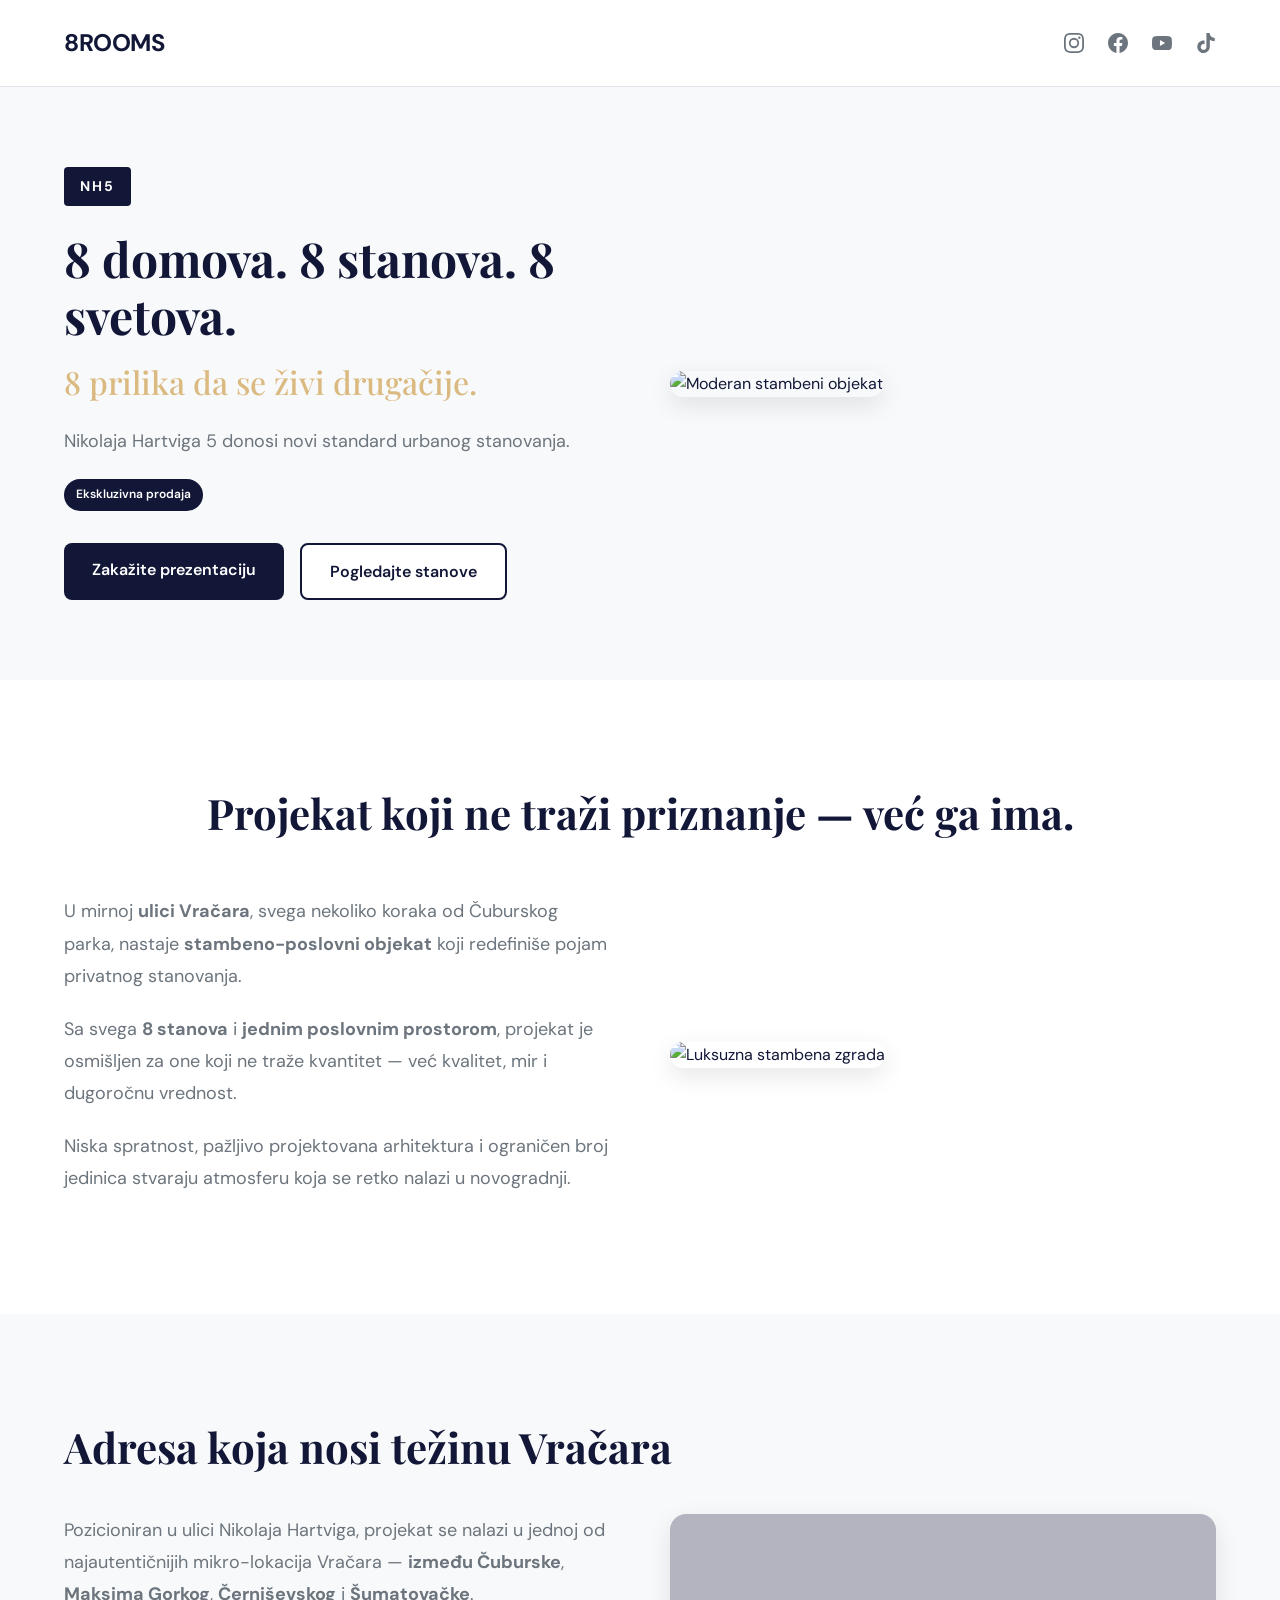
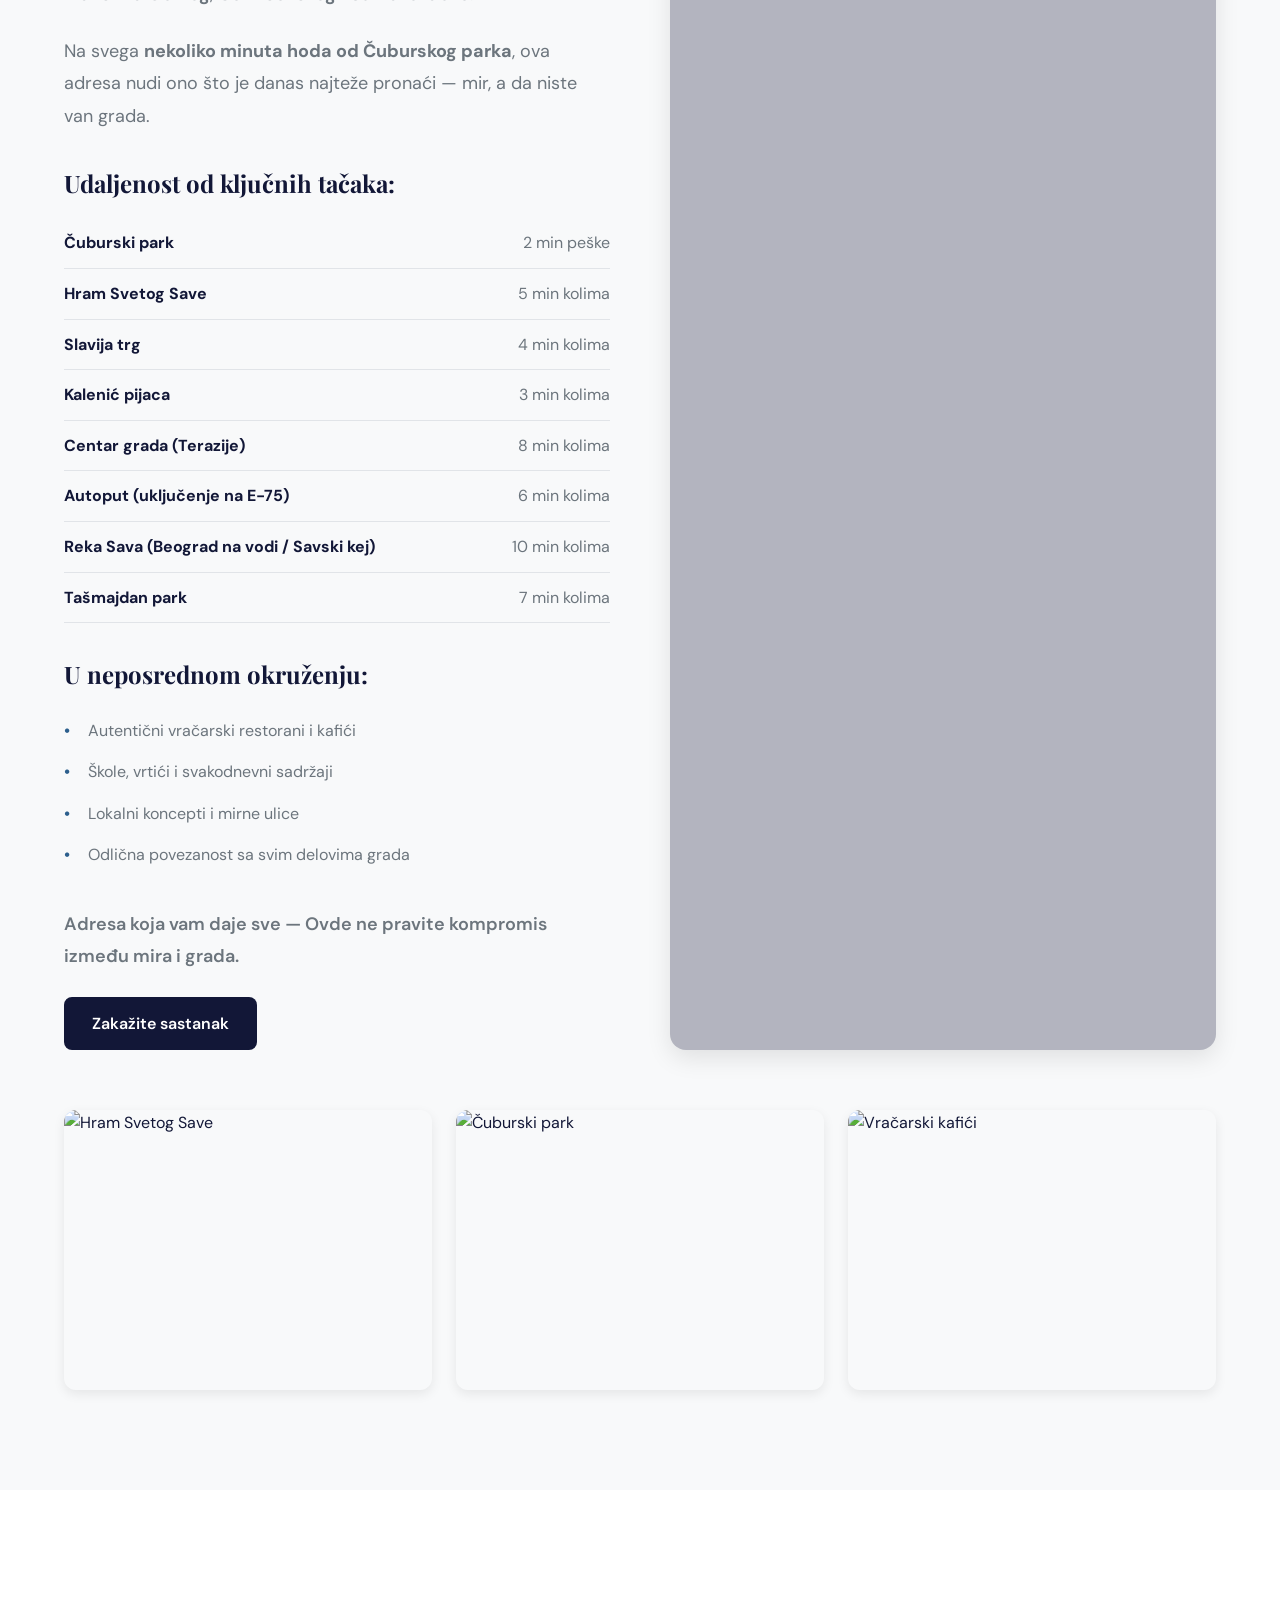
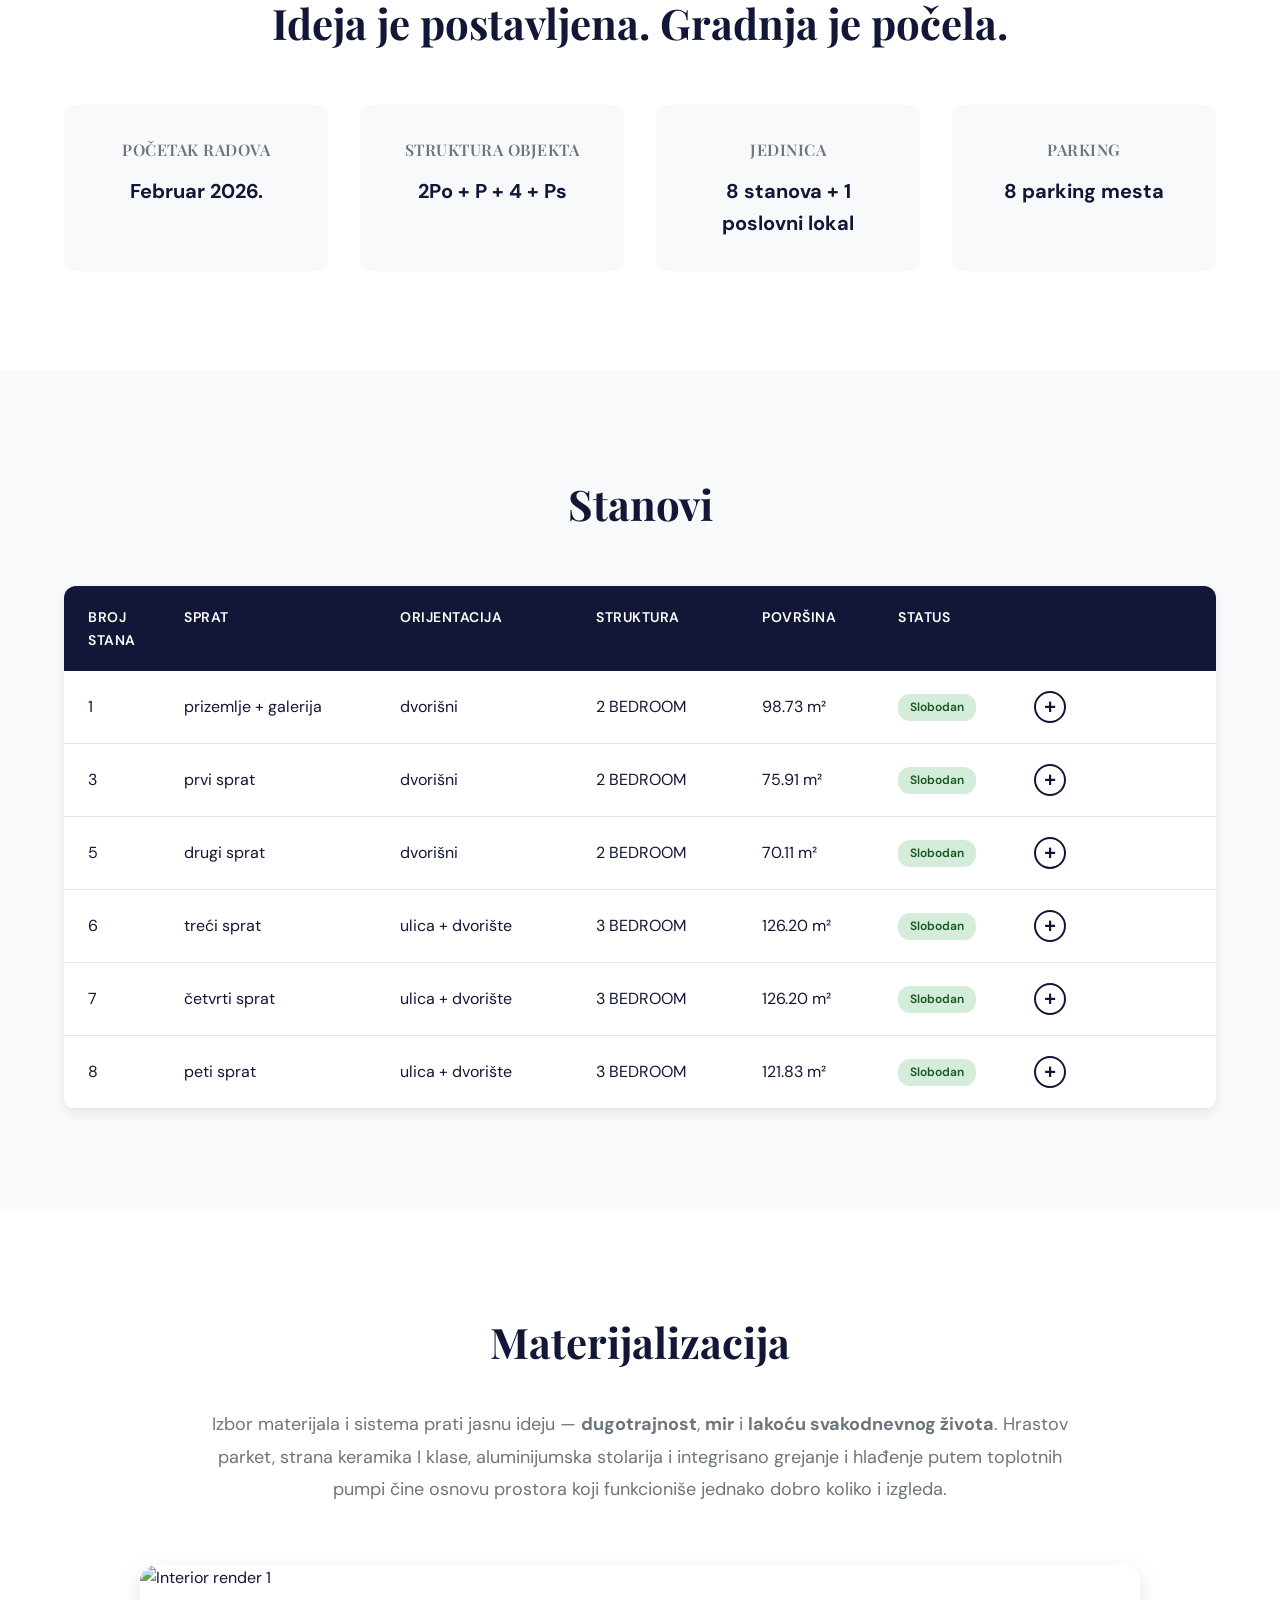
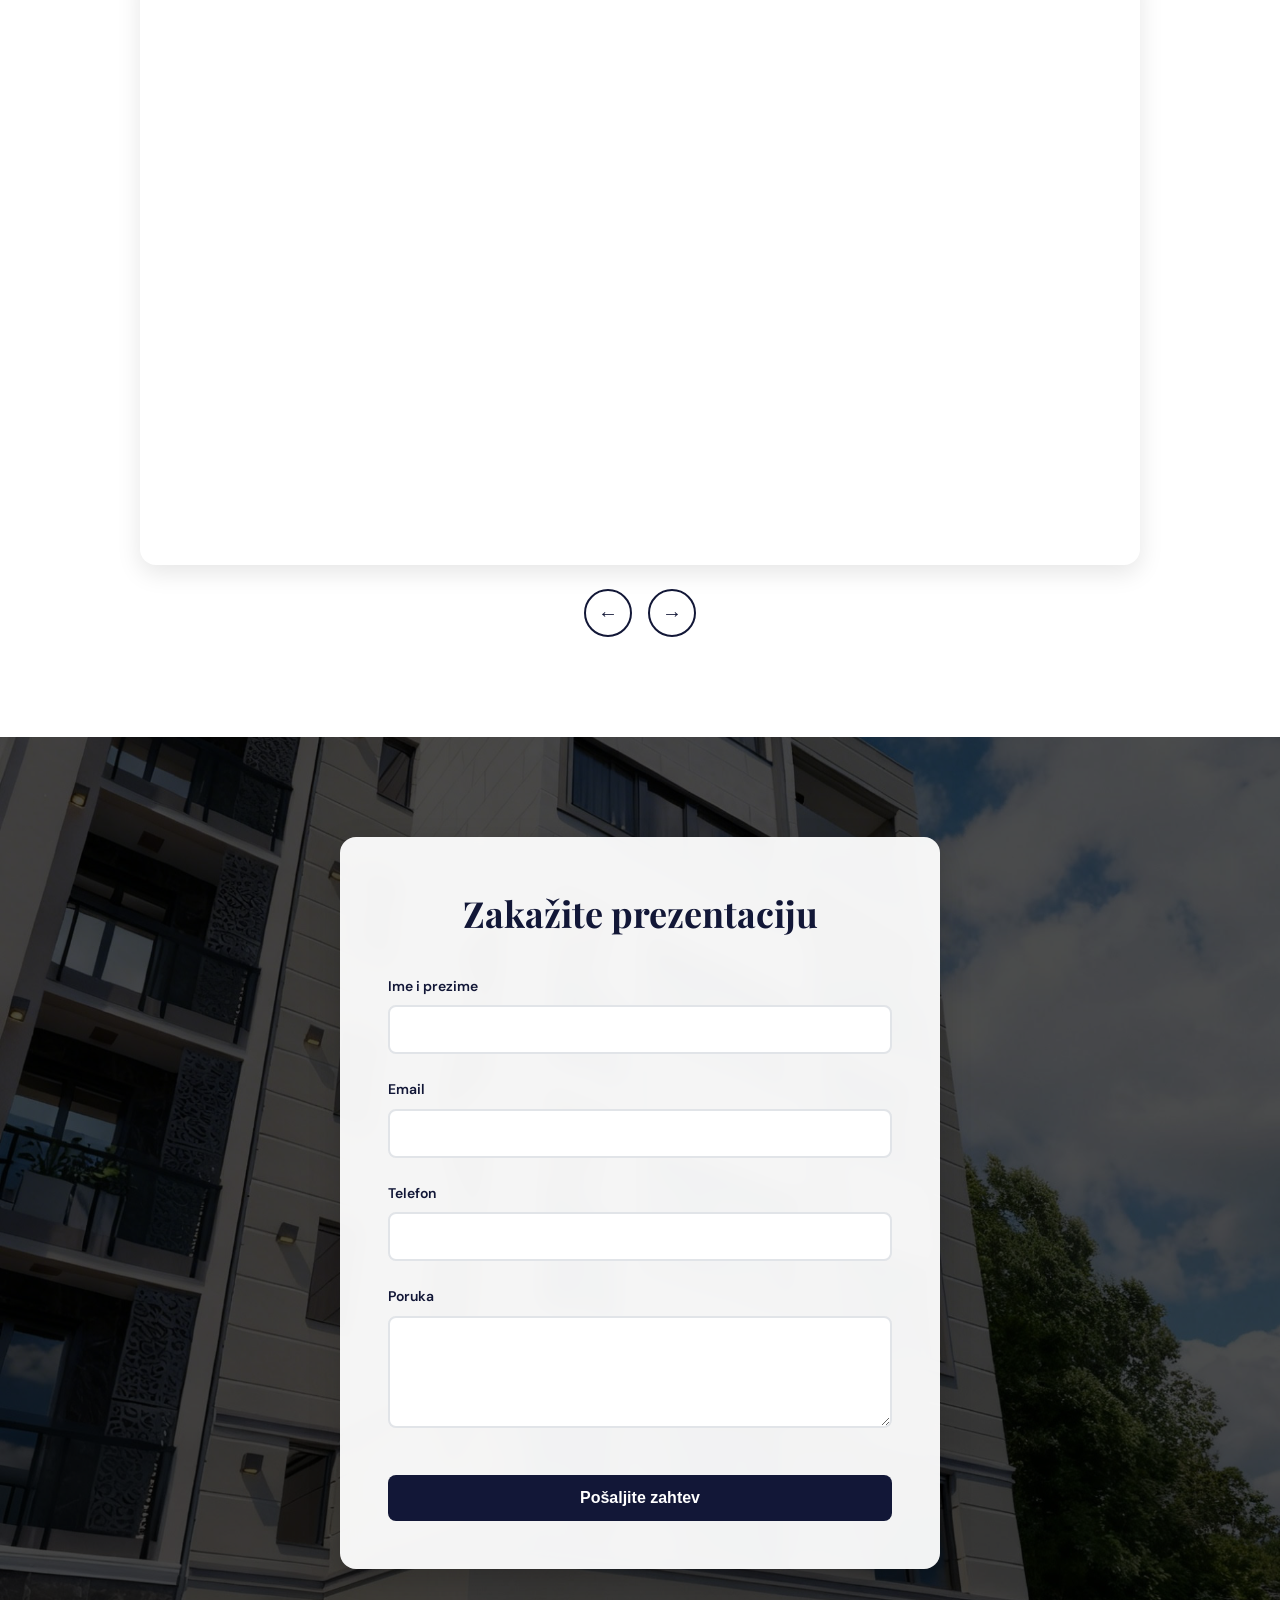
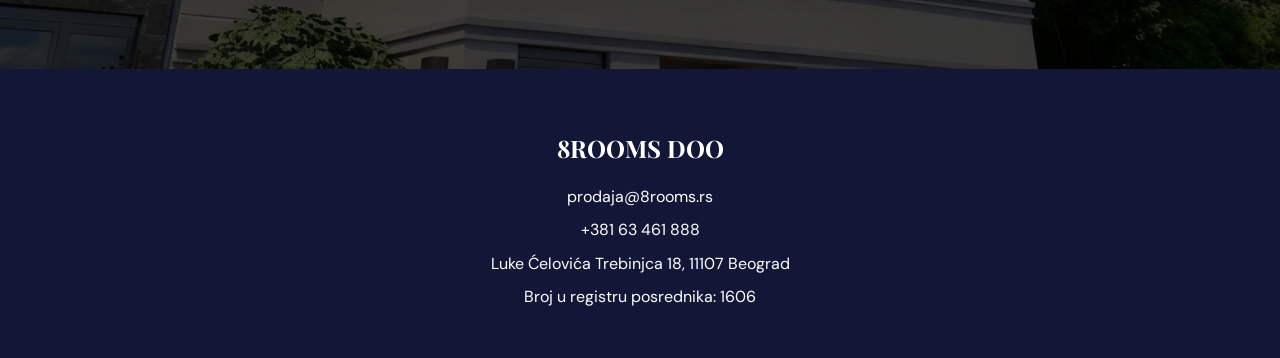
==== commit 841ea090: "Replace system fonts with Google Fonts (Playfair Display + DM Sans) - Headings (h1-h6): Playfair Dis" ====
--- a/index.html
+++ b/index.html
@@ -4,6 +4,9 @@
     <meta charset="UTF-8">
     <meta name="viewport" content="width=device-width, initial-scale=1.0">
     <title>NH5 - Nikolaja Hartviga 5 | 8ROOMS</title>
+    <link rel="preconnect" href="https://fonts.googleapis.com">
+    <link rel="preconnect" href="https://fonts.gstatic.com" crossorigin>
+    <link href="https://fonts.googleapis.com/css2?family=DM+Sans:ital,wght@0,400;0,500;0,700;1,400&family=Playfair+Display:wght@400;500;600;700&subset=latin-ext&display=swap" rel="stylesheet">
     <link rel="stylesheet" href="styles.css">
 </head>
 <body>
--- a/styles.css
+++ b/styles.css
@@ -18,10 +18,14 @@
 }
 
 body {
-    font-family: -apple-system, BlinkMacSystemFont, 'Segoe UI', Roboto, 'Helvetica Neue', Arial, sans-serif;
+    font-family: 'DM Sans', sans-serif;
     line-height: 1.6;
     color: var(--text-primary);
     background-color: var(--background-light);
+}
+
+h1, h2, h3, h4, h5, h6 {
+    font-family: 'Playfair Display', Georgia, serif;
 }
 
 .container {
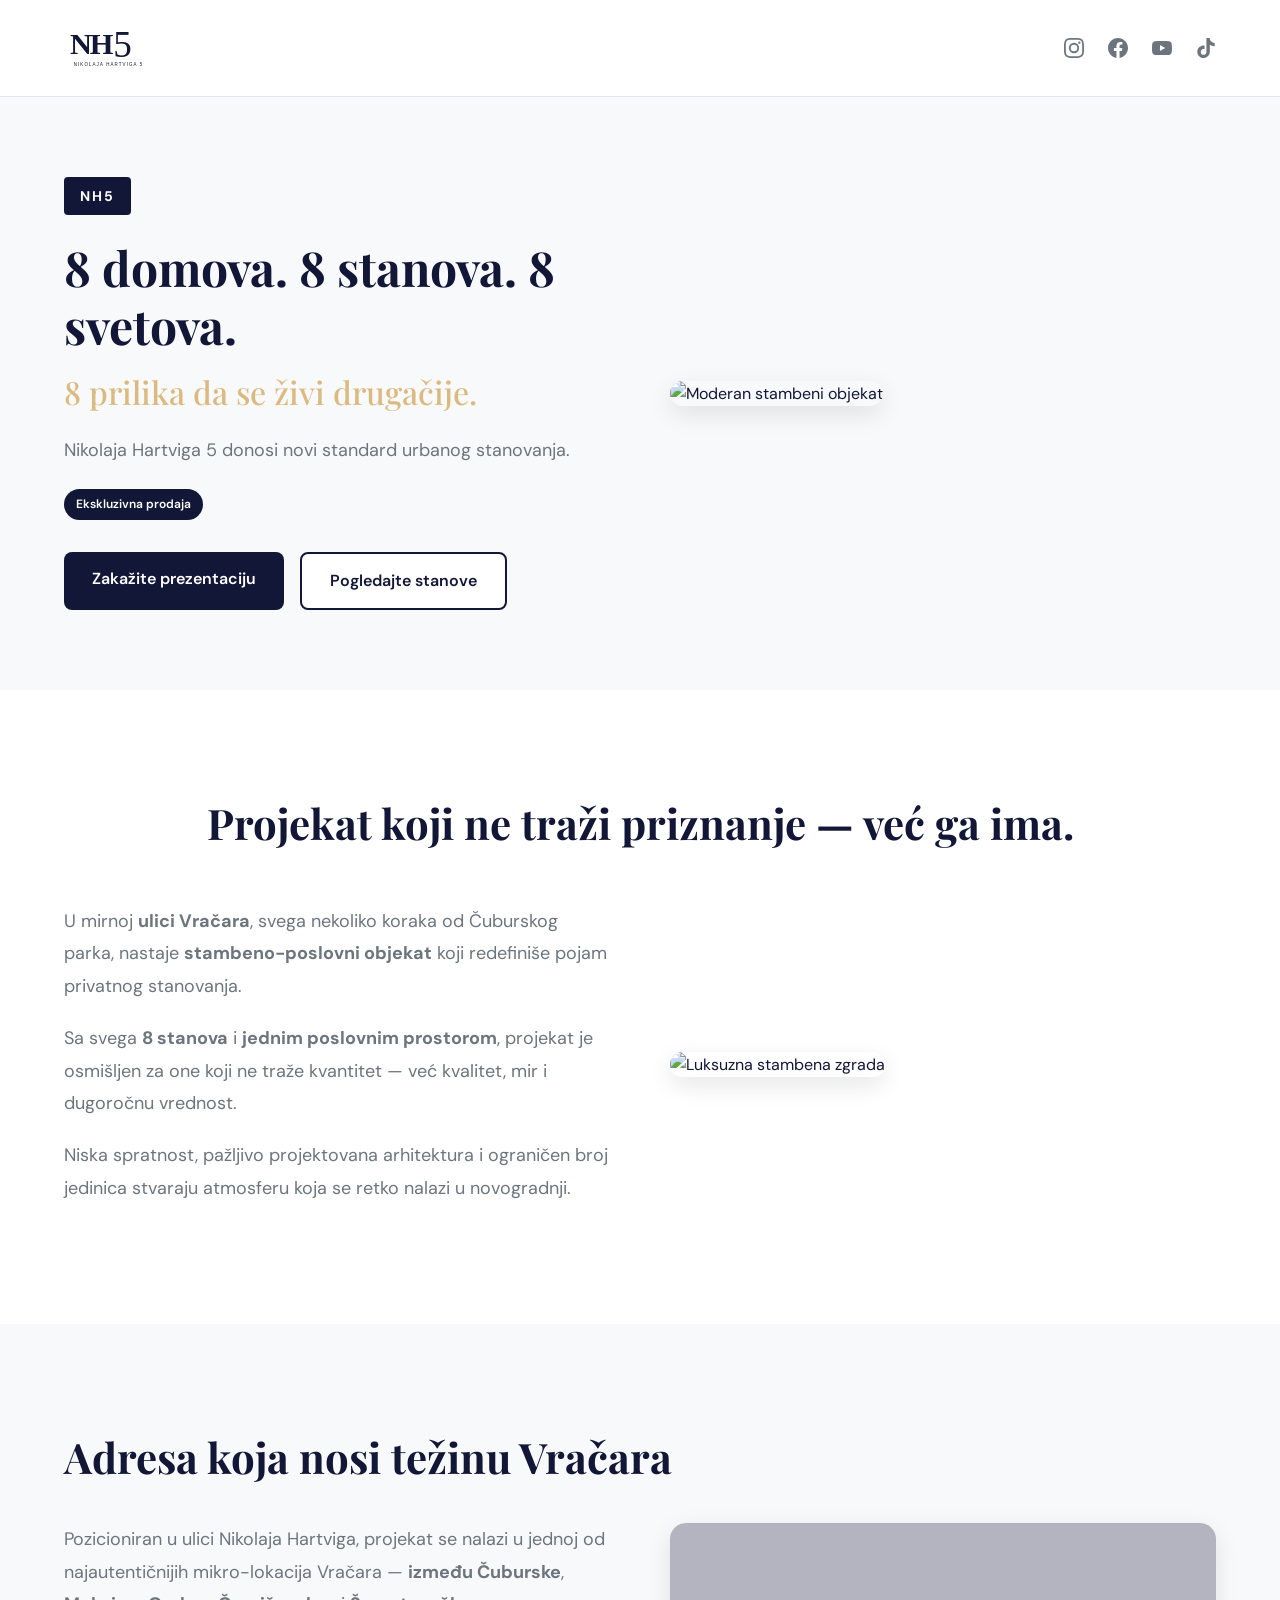
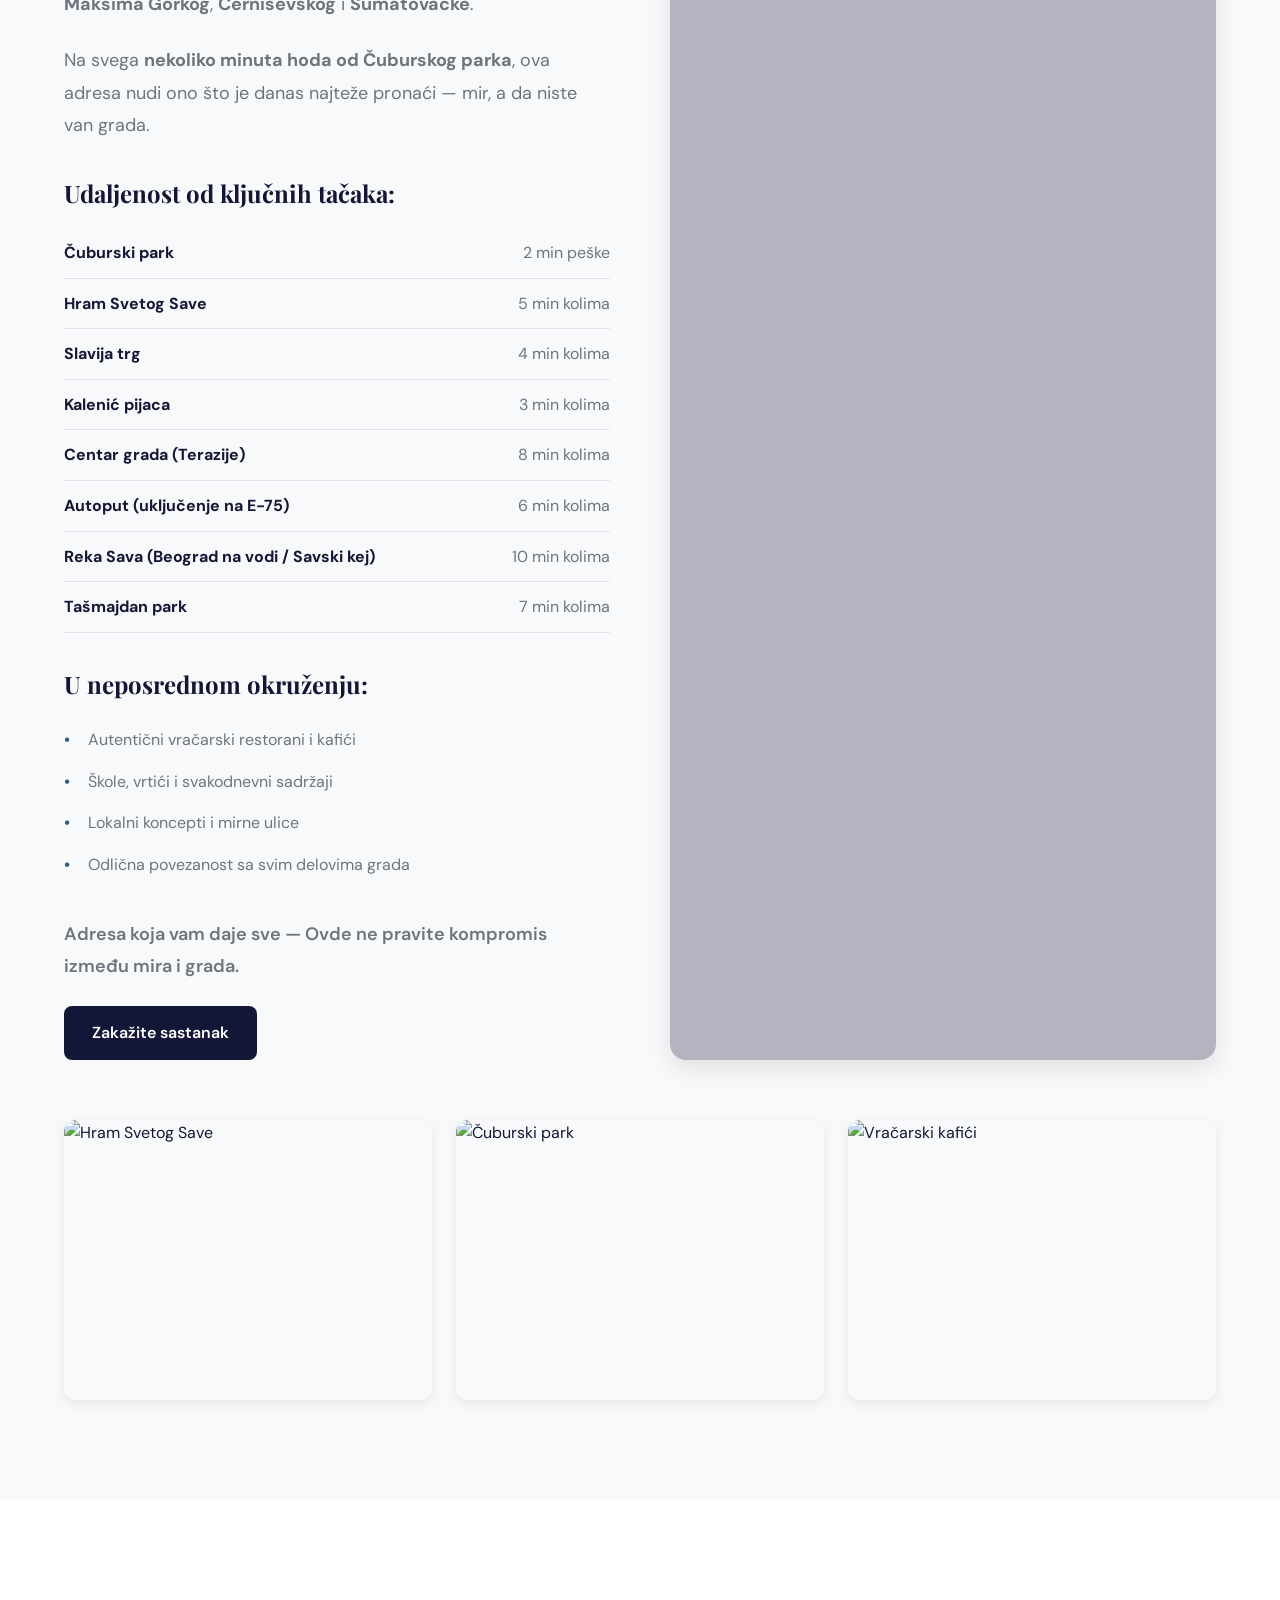
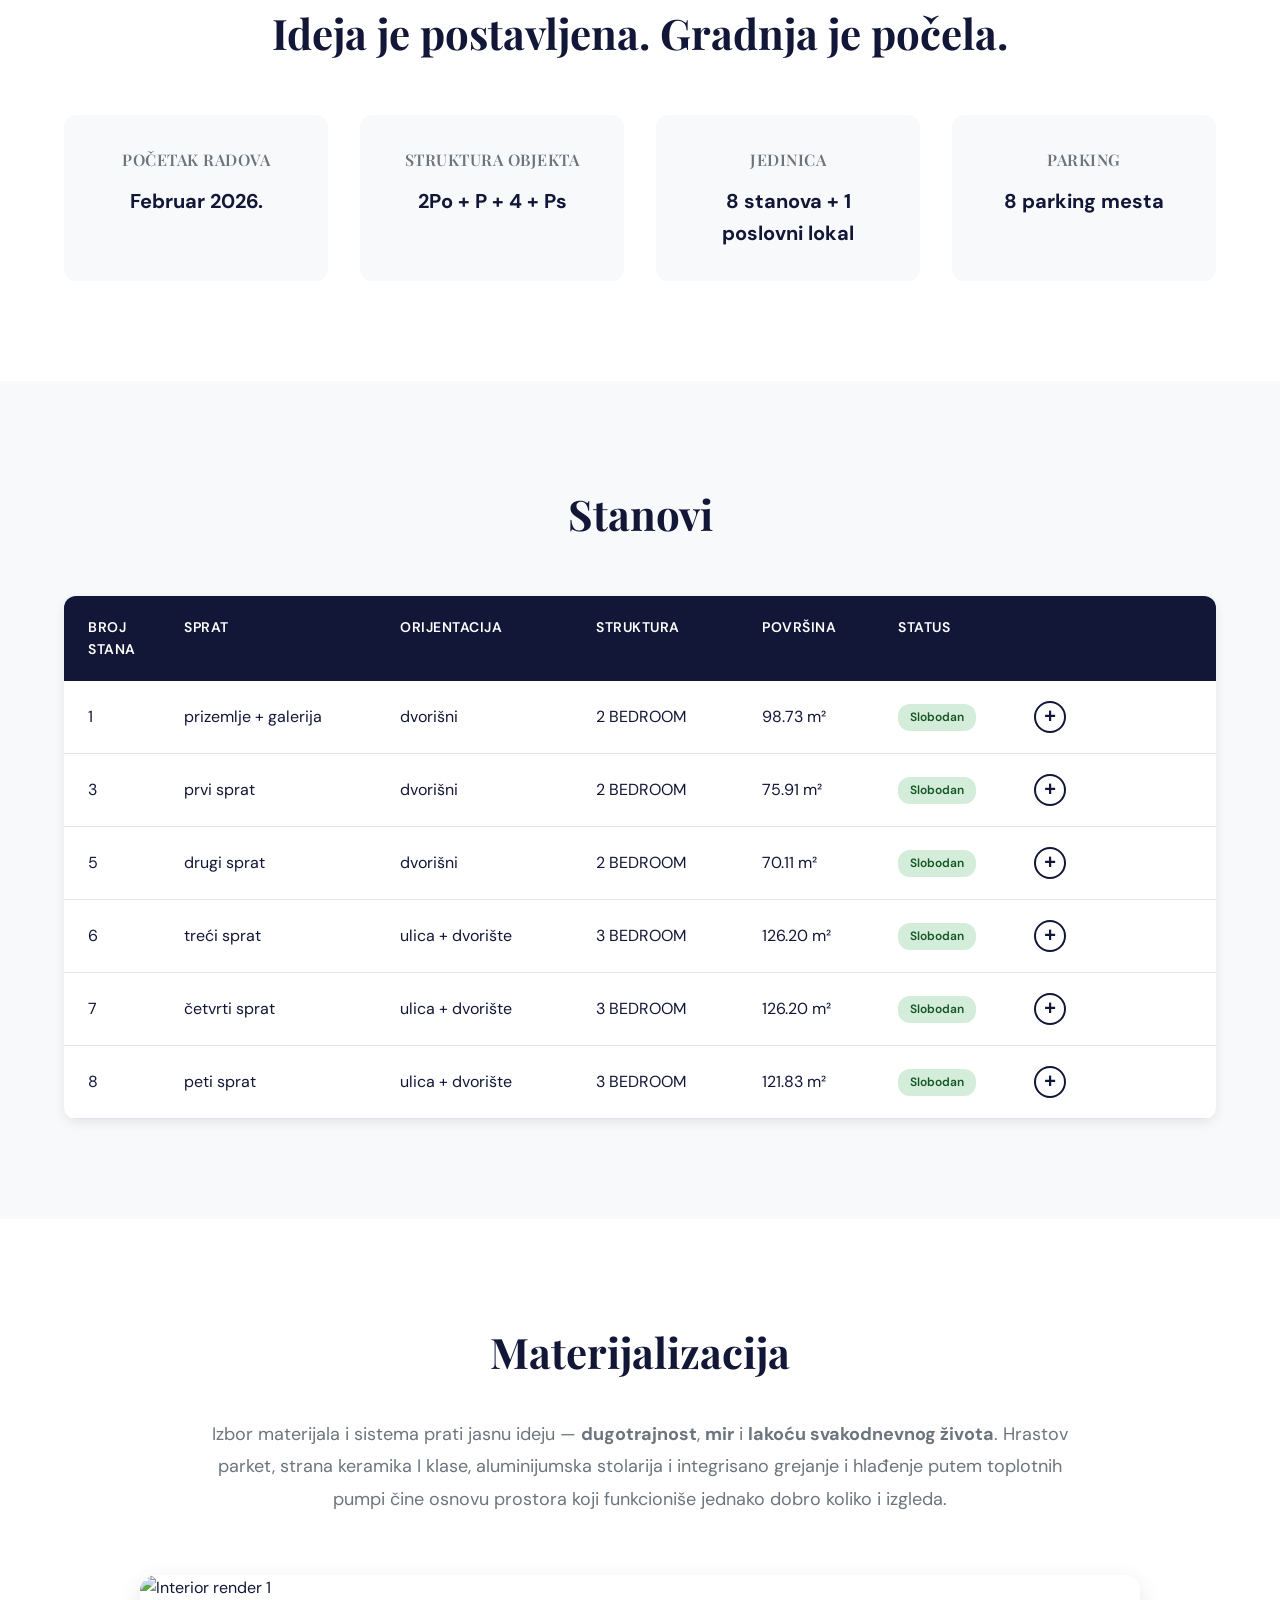
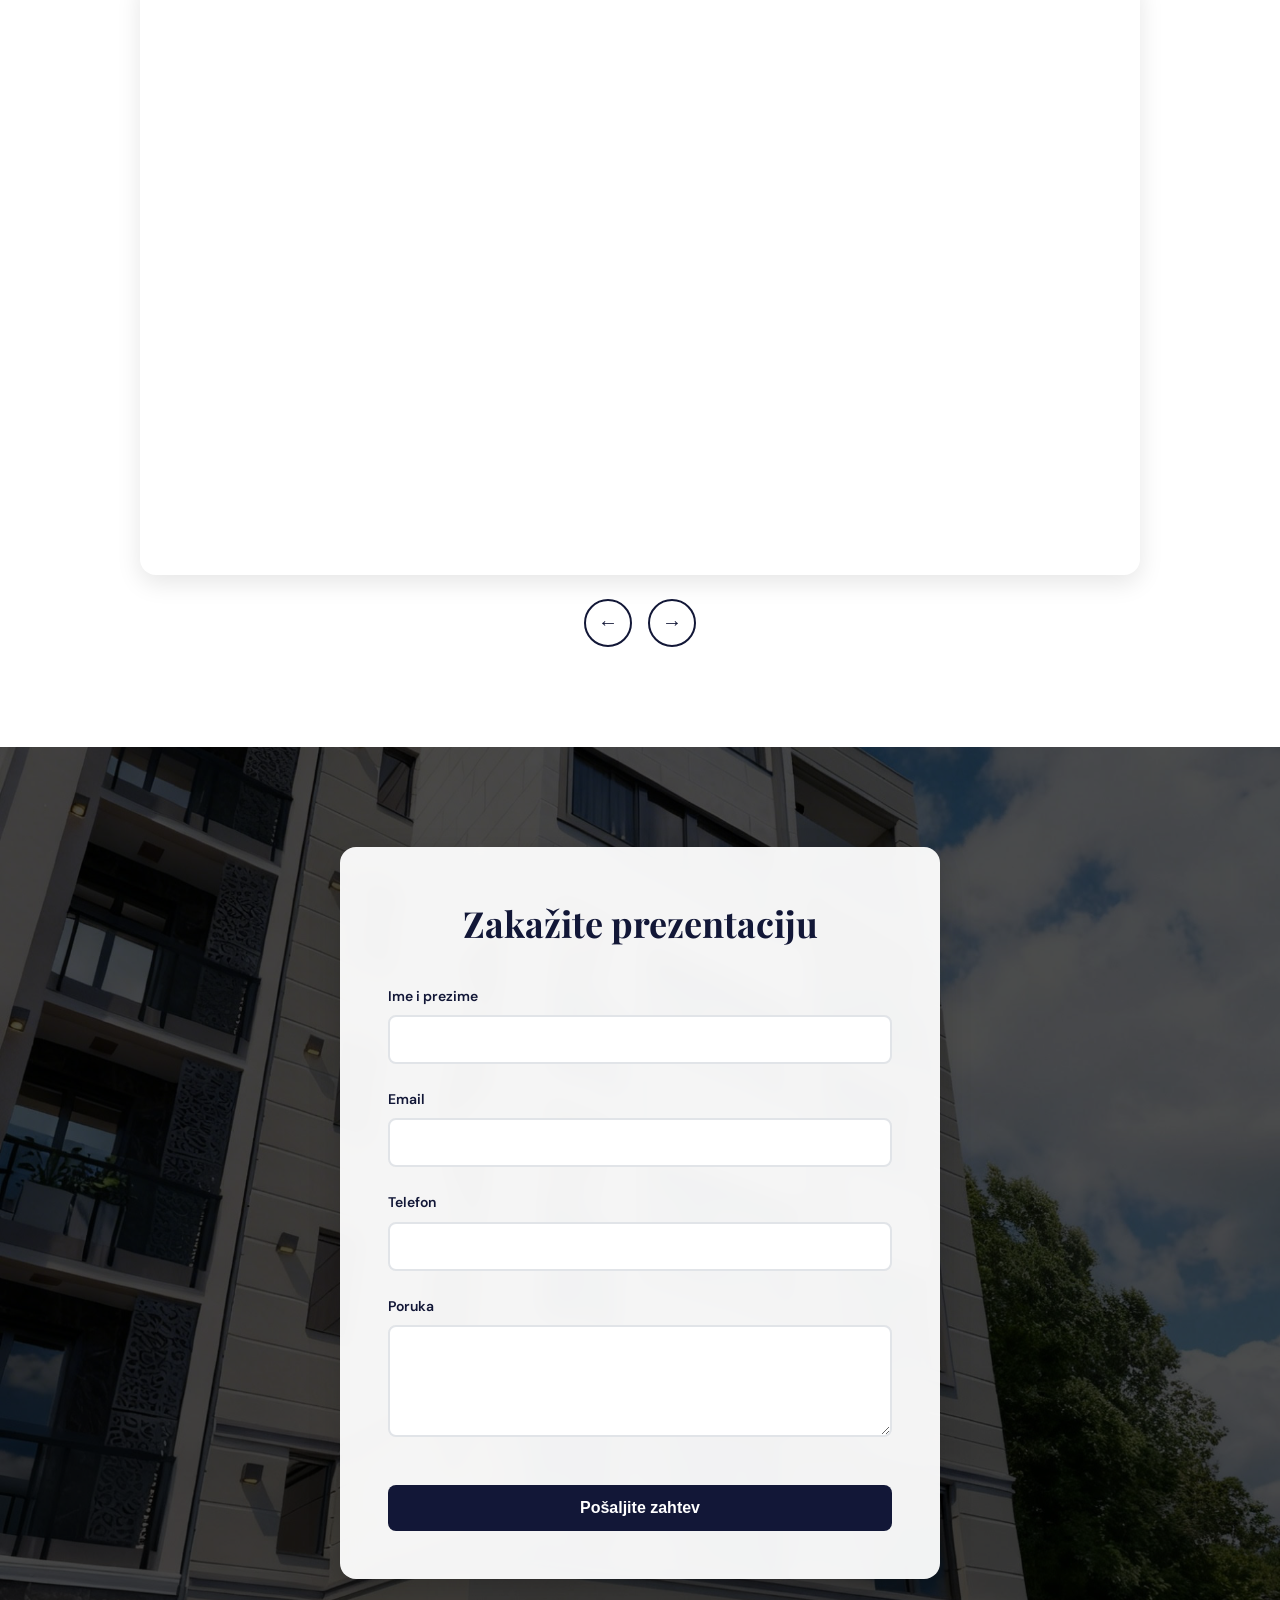
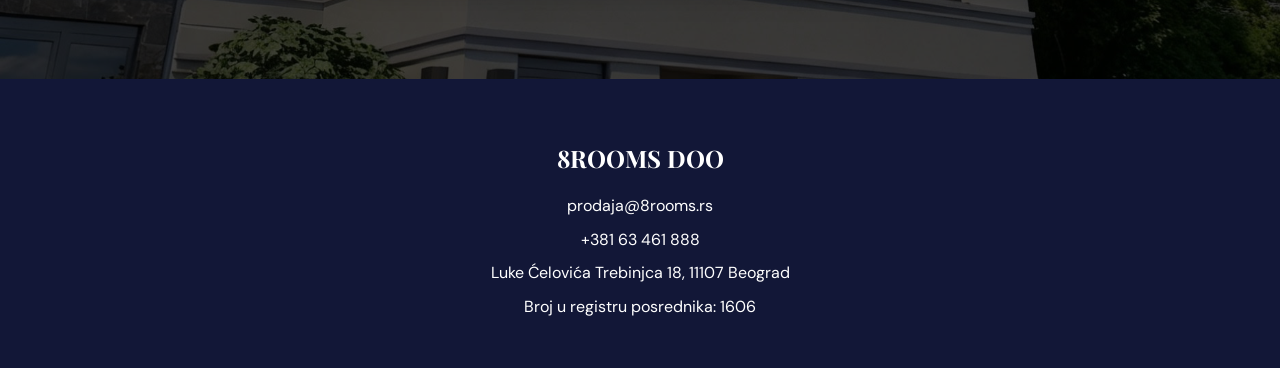
==== commit 6065189c: "Replace text logo with NH5 SVG image logo Swap the "8ROOMS" text logo in the header with an SVG imag" ====
--- a/index.html
+++ b/index.html
@@ -13,7 +13,7 @@
     <header>
         <div class="container">
             <div class="logo">
-                <span class="logo-text">8ROOMS</span>
+                <img src="nh5-logo.svg" alt="NH5 - Nikolaja Hartviga 5" class="logo-img">
             </div>
             <nav class="social-icons">
                 <a href="https://instagram.com/8rooms" target="_blank" aria-label="Instagram"><svg width="20" height="20" viewBox="0 0 24 24" fill="currentColor"><path d="M12 2.163c3.204 0 3.584.012 4.85.07 3.252.148 4.771 1.691 4.919 4.919.058 1.265.069 1.645.069 4.849 0 3.205-.012 3.584-.069 4.849-.149 3.225-1.664 4.771-4.919 4.919-1.266.058-1.644.07-4.85.07-3.204 0-3.584-.012-4.849-.07-3.26-.149-4.771-1.699-4.919-4.92-.058-1.265-.07-1.644-.07-4.849 0-3.204.013-3.583.07-4.849.149-3.227 1.664-4.771 4.919-4.919 1.266-.057 1.645-.069 4.849-.069zM12 0C8.741 0 8.333.014 7.053.072 2.695.272.273 2.69.073 7.052.014 8.333 0 8.741 0 12c0 3.259.014 3.668.072 4.948.2 4.358 2.618 6.78 6.98 6.98C8.333 23.986 8.741 24 12 24c3.259 0 3.668-.014 4.948-.072 4.354-.2 6.782-2.618 6.979-6.98.059-1.28.073-1.689.073-4.948 0-3.259-.014-3.667-.072-4.947-.196-4.354-2.617-6.78-6.979-6.98C15.668.014 15.259 0 12 0zm0 5.838a6.162 6.162 0 100 12.324 6.162 6.162 0 000-12.324zM12 16a4 4 0 110-8 4 4 0 010 8zm6.406-11.845a1.44 1.44 0 100 2.881 1.44 1.44 0 000-2.881z"/></svg></a>
--- a/styles.css
+++ b/styles.css
@@ -49,11 +49,10 @@
     align-items: center;
 }
 
-.logo-text {
-    font-size: 24px;
-    font-weight: 700;
-    color: var(--primary-color);
-    letter-spacing: -0.5px;
+.logo-img {
+    height: 48px;
+    width: auto;
+    display: block;
 }
 
 .social-icons {
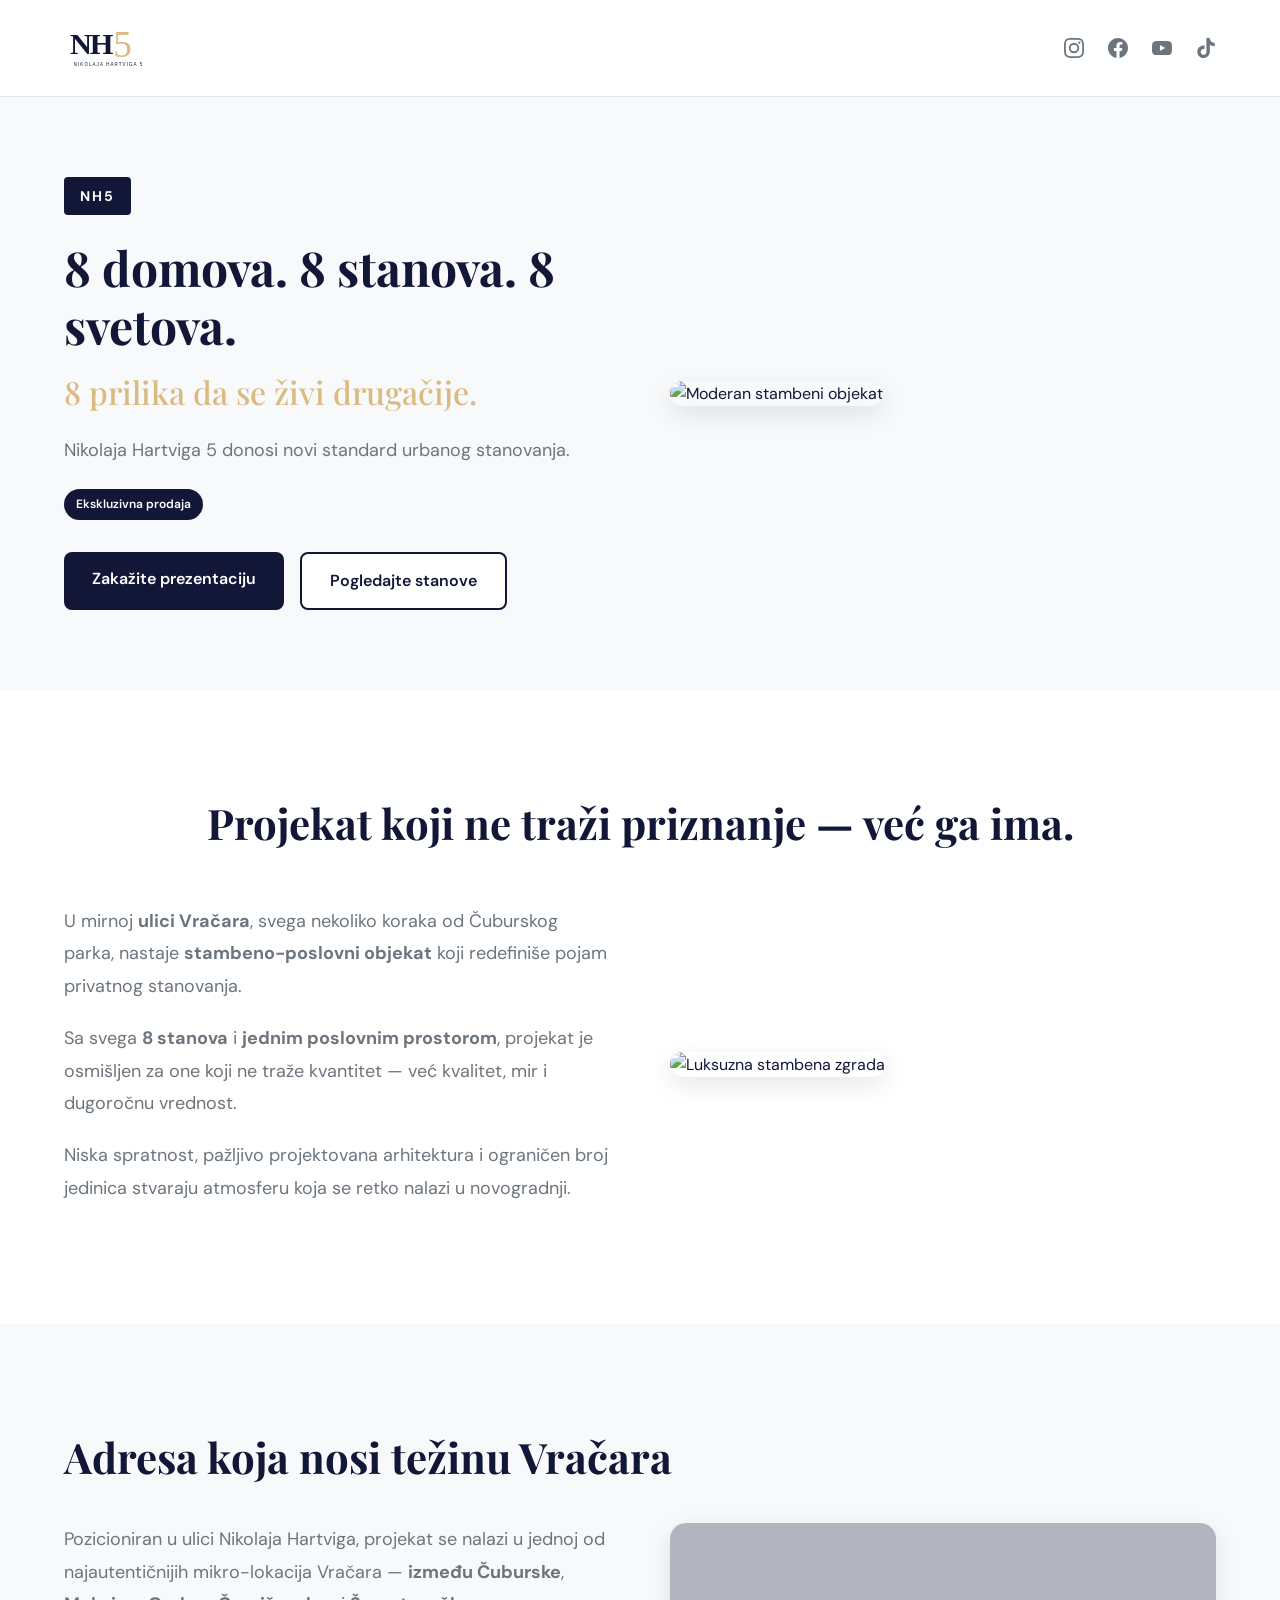
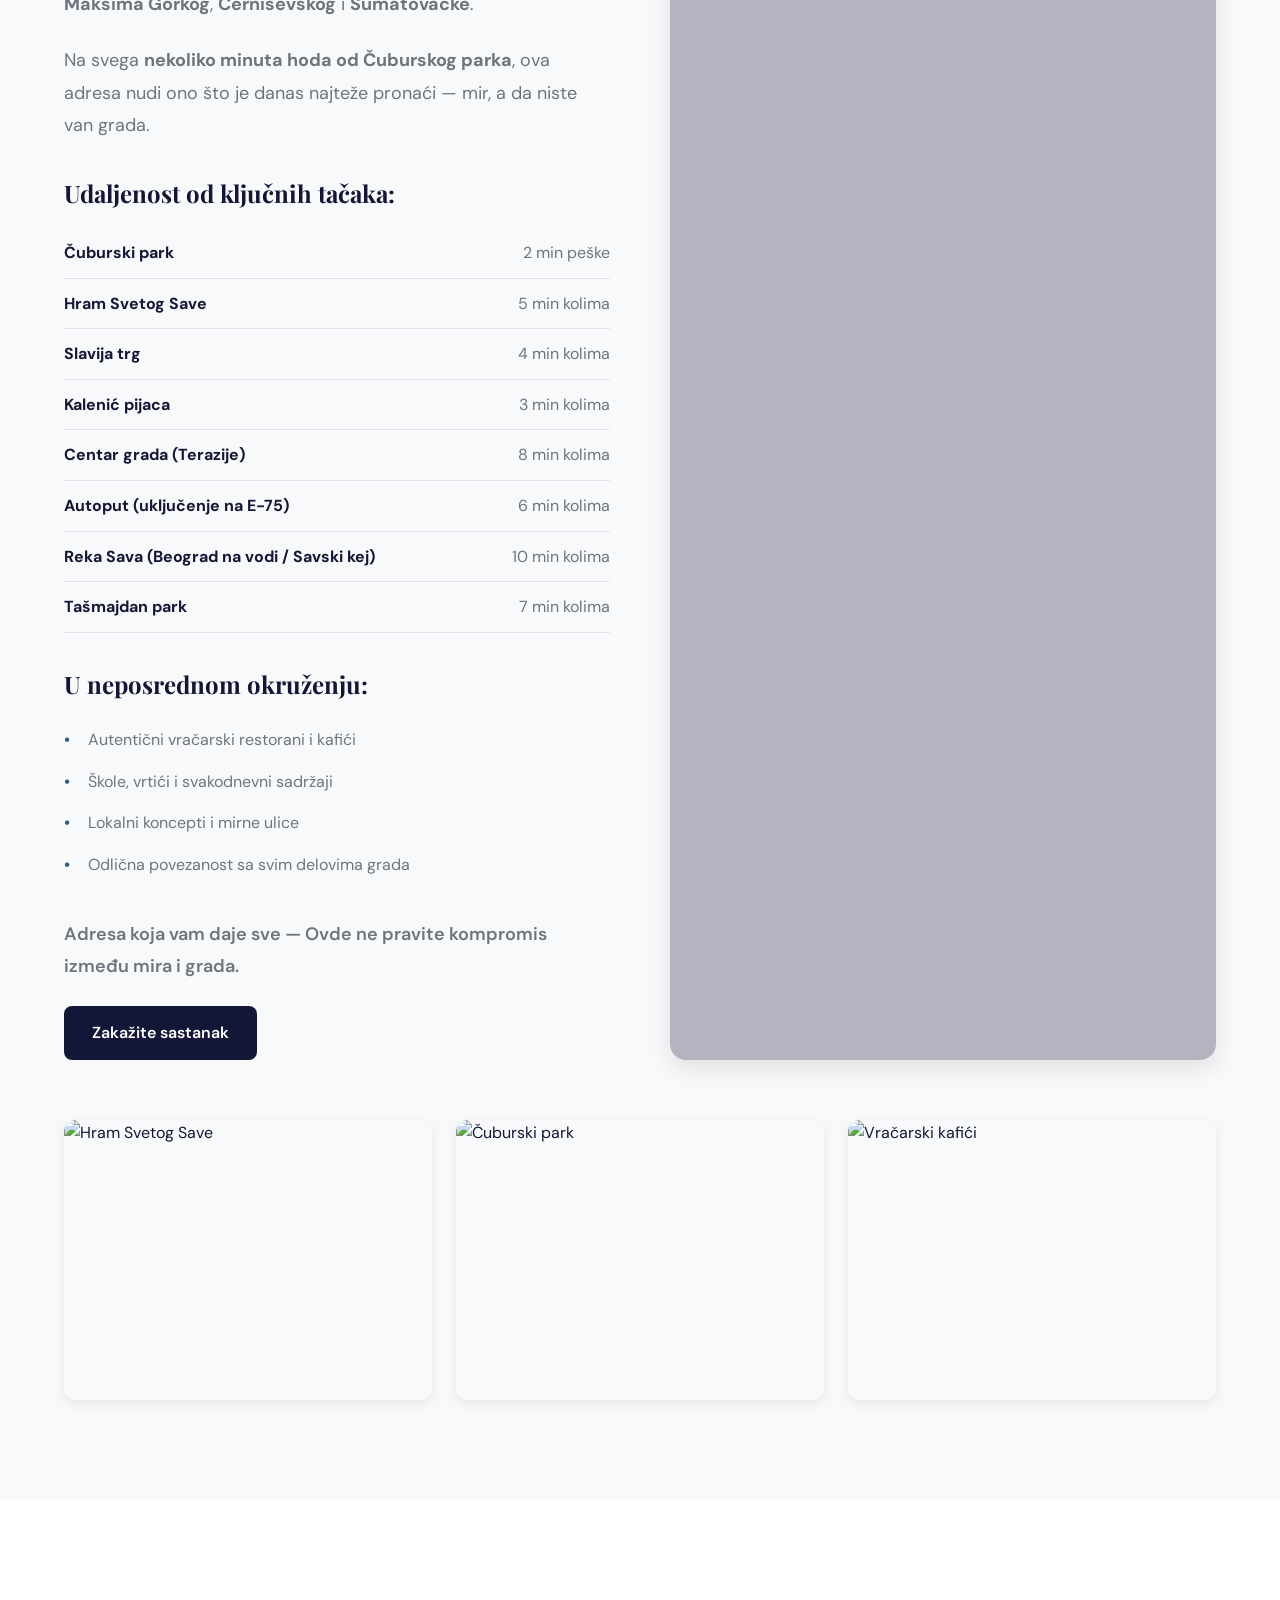
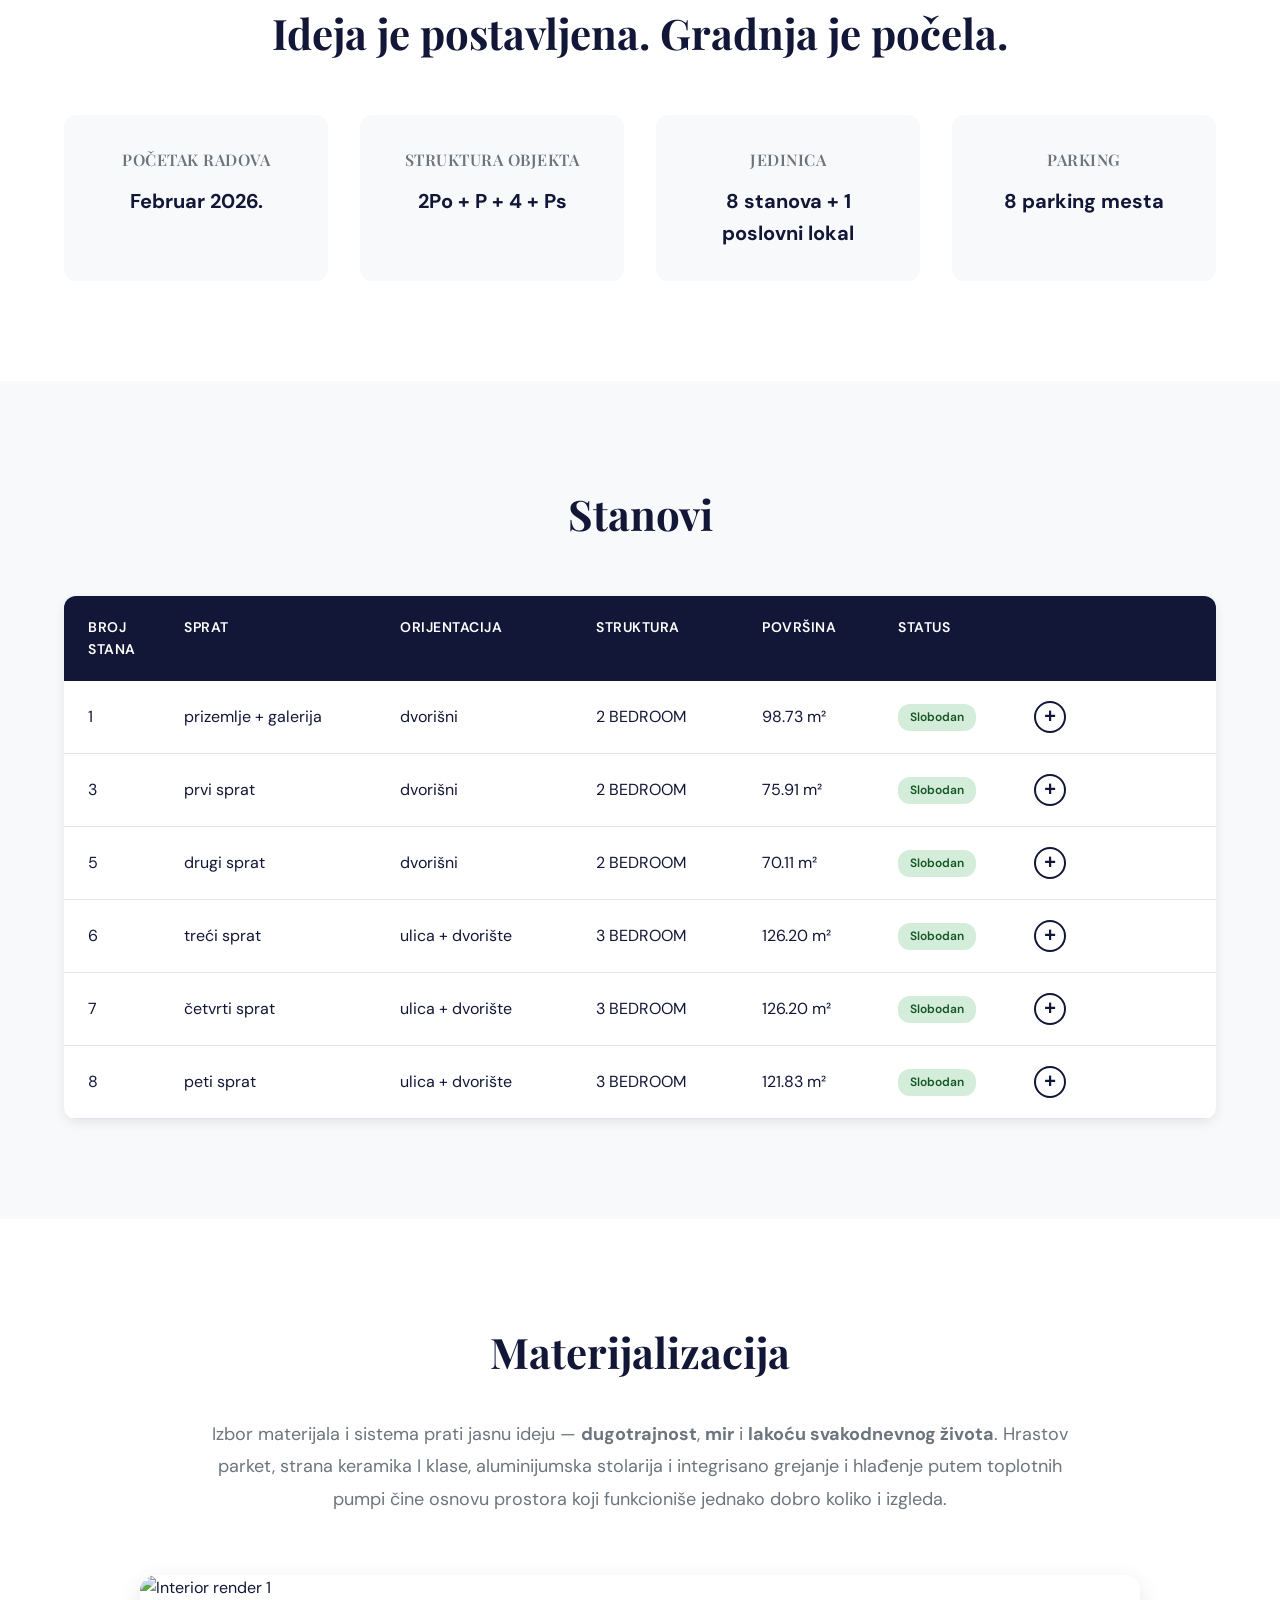
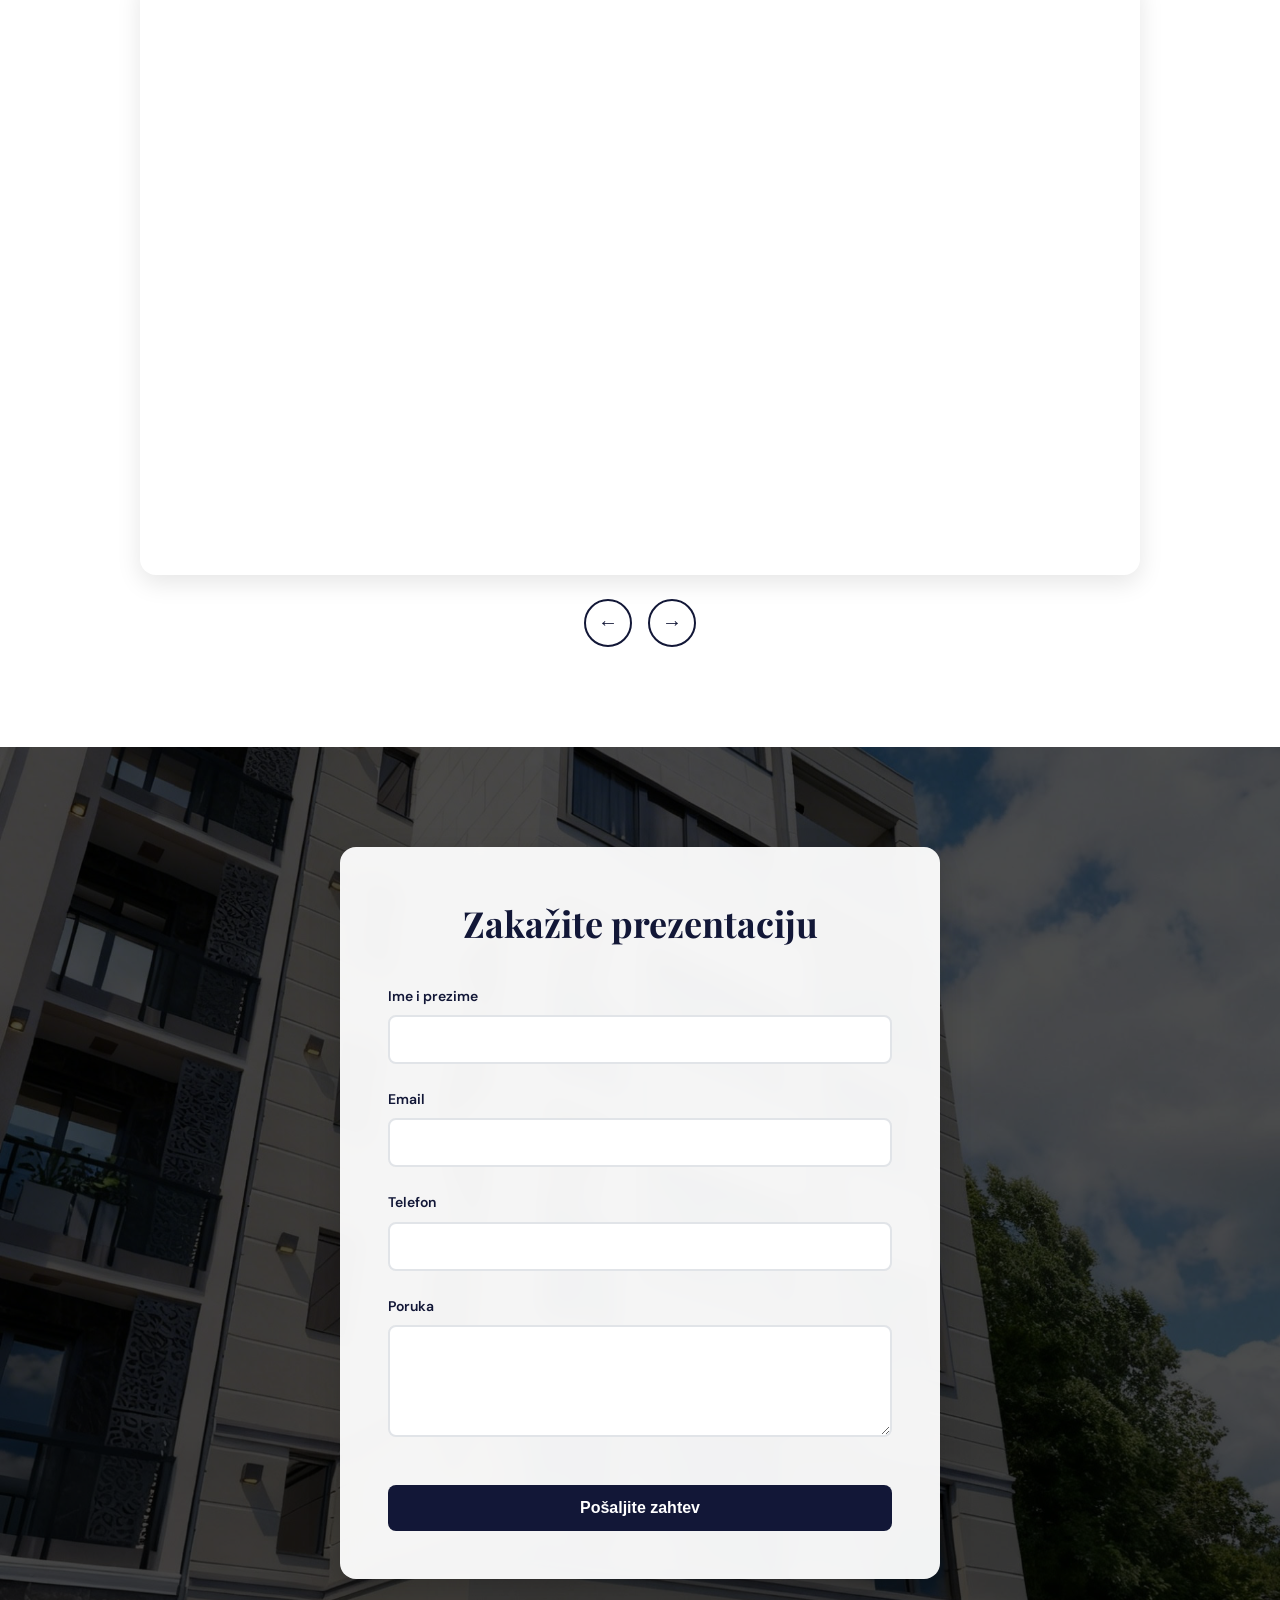
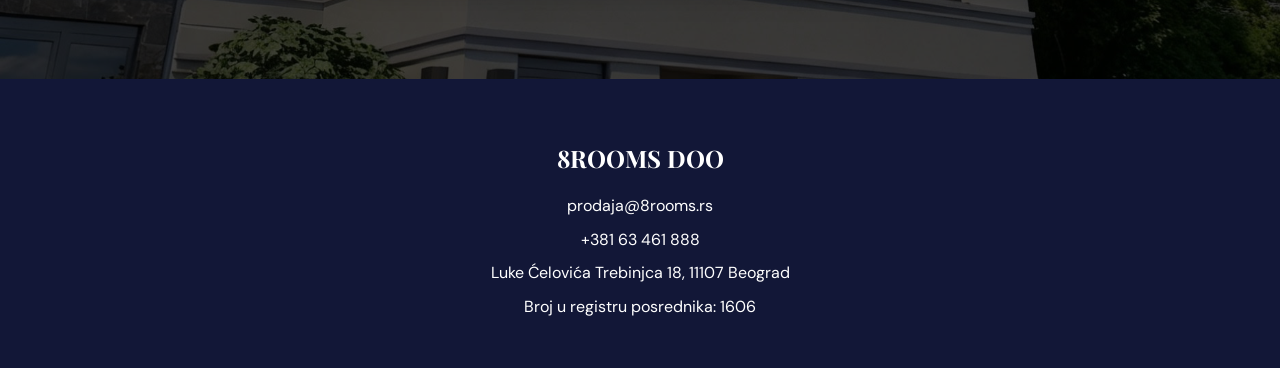
==== commit 469002d8: "Update logo colors and social media links - Change logo "5" color from dark blue to gold (#DBBA82) t" ====
--- a/index.html
+++ b/index.html
@@ -16,10 +16,10 @@
                 <img src="nh5-logo.svg" alt="NH5 - Nikolaja Hartviga 5" class="logo-img">
             </div>
             <nav class="social-icons">
-                <a href="https://instagram.com/8rooms" target="_blank" aria-label="Instagram"><svg width="20" height="20" viewBox="0 0 24 24" fill="currentColor"><path d="M12 2.163c3.204 0 3.584.012 4.85.07 3.252.148 4.771 1.691 4.919 4.919.058 1.265.069 1.645.069 4.849 0 3.205-.012 3.584-.069 4.849-.149 3.225-1.664 4.771-4.919 4.919-1.266.058-1.644.07-4.85.07-3.204 0-3.584-.012-4.849-.07-3.26-.149-4.771-1.699-4.919-4.92-.058-1.265-.07-1.644-.07-4.849 0-3.204.013-3.583.07-4.849.149-3.227 1.664-4.771 4.919-4.919 1.266-.057 1.645-.069 4.849-.069zM12 0C8.741 0 8.333.014 7.053.072 2.695.272.273 2.69.073 7.052.014 8.333 0 8.741 0 12c0 3.259.014 3.668.072 4.948.2 4.358 2.618 6.78 6.98 6.98C8.333 23.986 8.741 24 12 24c3.259 0 3.668-.014 4.948-.072 4.354-.2 6.782-2.618 6.979-6.98.059-1.28.073-1.689.073-4.948 0-3.259-.014-3.667-.072-4.947-.196-4.354-2.617-6.78-6.979-6.98C15.668.014 15.259 0 12 0zm0 5.838a6.162 6.162 0 100 12.324 6.162 6.162 0 000-12.324zM12 16a4 4 0 110-8 4 4 0 010 8zm6.406-11.845a1.44 1.44 0 100 2.881 1.44 1.44 0 000-2.881z"/></svg></a>
-                <a href="https://facebook.com/8rooms" target="_blank" aria-label="Facebook"><svg width="20" height="20" viewBox="0 0 24 24" fill="currentColor"><path d="M24 12.073c0-6.627-5.373-12-12-12s-12 5.373-12 12c0 5.99 4.388 10.954 10.125 11.854v-8.385H7.078v-3.47h3.047V9.43c0-3.007 1.792-4.669 4.533-4.669 1.312 0 2.686.235 2.686.235v2.953H15.83c-1.491 0-1.956.925-1.956 1.874v2.25h3.328l-.532 3.47h-2.796v8.385C19.612 23.027 24 18.062 24 12.073z"/></svg></a>
-                <a href="https://youtube.com/8rooms" target="_blank" aria-label="YouTube"><svg width="20" height="20" viewBox="0 0 24 24" fill="currentColor"><path d="M23.498 6.186a3.016 3.016 0 00-2.122-2.136C19.505 3.545 12 3.545 12 3.545s-7.505 0-9.377.505A3.017 3.017 0 00.502 6.186C0 8.07 0 12 0 12s0 3.93.502 5.814a3.016 3.016 0 002.122 2.136c1.871.505 9.376.505 9.376.505s7.505 0 9.377-.505a3.015 3.015 0 002.122-2.136C24 15.93 24 12 24 12s0-3.93-.502-5.814zM9.545 15.568V8.432L15.818 12l-6.273 3.568z"/></svg></a>
-                <a href="https://tiktok.com/@8rooms" target="_blank" aria-label="TikTok"><svg width="20" height="20" viewBox="0 0 24 24" fill="currentColor"><path d="M12.525.02c1.31-.02 2.61-.01 3.91-.02.08 1.53.63 3.09 1.75 4.17 1.12 1.11 2.7 1.62 4.24 1.79v4.03c-1.44-.05-2.89-.35-4.2-.97-.57-.26-1.1-.59-1.62-.93-.01 2.92.01 5.84-.02 8.75-.08 1.4-.54 2.79-1.35 3.94-1.31 1.92-3.58 3.17-5.91 3.21-1.43.08-2.86-.31-4.08-1.03-2.02-1.19-3.44-3.37-3.65-5.71-.02-.5-.03-1-.01-1.49.18-1.9 1.12-3.72 2.58-4.96 1.66-1.44 3.98-2.13 6.15-1.72.02 1.48-.04 2.96-.04 4.44-.99-.32-2.15-.23-3.02.37-.63.41-1.11 1.04-1.36 1.75-.21.51-.15 1.07-.14 1.61.24 1.64 1.82 3.02 3.5 2.87 1.12-.01 2.19-.66 2.77-1.61.19-.33.4-.67.41-1.06.1-1.79.06-3.57.07-5.36.01-4.03-.01-8.05.02-12.07z"/></svg></a>
+                <a href="https://www.instagram.com/8rooms.realestate/" target="_blank" aria-label="Instagram"><svg width="20" height="20" viewBox="0 0 24 24" fill="currentColor"><path d="M12 2.163c3.204 0 3.584.012 4.85.07 3.252.148 4.771 1.691 4.919 4.919.058 1.265.069 1.645.069 4.849 0 3.205-.012 3.584-.069 4.849-.149 3.225-1.664 4.771-4.919 4.919-1.266.058-1.644.07-4.85.07-3.204 0-3.584-.012-4.849-.07-3.26-.149-4.771-1.699-4.919-4.92-.058-1.265-.07-1.644-.07-4.849 0-3.204.013-3.583.07-4.849.149-3.227 1.664-4.771 4.919-4.919 1.266-.057 1.645-.069 4.849-.069zM12 0C8.741 0 8.333.014 7.053.072 2.695.272.273 2.69.073 7.052.014 8.333 0 8.741 0 12c0 3.259.014 3.668.072 4.948.2 4.358 2.618 6.78 6.98 6.98C8.333 23.986 8.741 24 12 24c3.259 0 3.668-.014 4.948-.072 4.354-.2 6.782-2.618 6.979-6.98.059-1.28.073-1.689.073-4.948 0-3.259-.014-3.667-.072-4.947-.196-4.354-2.617-6.78-6.979-6.98C15.668.014 15.259 0 12 0zm0 5.838a6.162 6.162 0 100 12.324 6.162 6.162 0 000-12.324zM12 16a4 4 0 110-8 4 4 0 010 8zm6.406-11.845a1.44 1.44 0 100 2.881 1.44 1.44 0 000-2.881z"/></svg></a>
+                <a href="https://www.facebook.com/profile.php?id=61582506263558" target="_blank" aria-label="Facebook"><svg width="20" height="20" viewBox="0 0 24 24" fill="currentColor"><path d="M24 12.073c0-6.627-5.373-12-12-12s-12 5.373-12 12c0 5.99 4.388 10.954 10.125 11.854v-8.385H7.078v-3.47h3.047V9.43c0-3.007 1.792-4.669 4.533-4.669 1.312 0 2.686.235 2.686.235v2.953H15.83c-1.491 0-1.956.925-1.956 1.874v2.25h3.328l-.532 3.47h-2.796v8.385C19.612 23.027 24 18.062 24 12.073z"/></svg></a>
+                <a href="https://www.youtube.com/@8ROOMSRealEstate" target="_blank" aria-label="YouTube"><svg width="20" height="20" viewBox="0 0 24 24" fill="currentColor"><path d="M23.498 6.186a3.016 3.016 0 00-2.122-2.136C19.505 3.545 12 3.545 12 3.545s-7.505 0-9.377.505A3.017 3.017 0 00.502 6.186C0 8.07 0 12 0 12s0 3.93.502 5.814a3.016 3.016 0 002.122 2.136c1.871.505 9.376.505 9.376.505s7.505 0 9.377-.505a3.015 3.015 0 002.122-2.136C24 15.93 24 12 24 12s0-3.93-.502-5.814zM9.545 15.568V8.432L15.818 12l-6.273 3.568z"/></svg></a>
+                <a href="https://www.tiktok.com/@8rooms.realestate" target="_blank" aria-label="TikTok"><svg width="20" height="20" viewBox="0 0 24 24" fill="currentColor"><path d="M12.525.02c1.31-.02 2.61-.01 3.91-.02.08 1.53.63 3.09 1.75 4.17 1.12 1.11 2.7 1.62 4.24 1.79v4.03c-1.44-.05-2.89-.35-4.2-.97-.57-.26-1.1-.59-1.62-.93-.01 2.92.01 5.84-.02 8.75-.08 1.4-.54 2.79-1.35 3.94-1.31 1.92-3.58 3.17-5.91 3.21-1.43.08-2.86-.31-4.08-1.03-2.02-1.19-3.44-3.37-3.65-5.71-.02-.5-.03-1-.01-1.49.18-1.9 1.12-3.72 2.58-4.96 1.66-1.44 3.98-2.13 6.15-1.72.02 1.48-.04 2.96-.04 4.44-.99-.32-2.15-.23-3.02.37-.63.41-1.11 1.04-1.36 1.75-.21.51-.15 1.07-.14 1.61.24 1.64 1.82 3.02 3.5 2.87 1.12-.01 2.19-.66 2.77-1.61.19-.33.4-.67.41-1.06.1-1.79.06-3.57.07-5.36.01-4.03-.01-8.05.02-12.07z"/></svg></a>
             </nav>
         </div>
     </header>
@@ -39,7 +39,7 @@
                     </div>
                 </div>
                 <div class="hero-image">
-                    <img src="https://images.pexels.com/photos/1643383/pexels-photo-1643383.jpeg?auto=compress&cs=tinysrgb&w=1200" alt="Moderan stambeni objekat">
+                    <img src="nh5-hero.jpg" alt="Moderan stambeni objekat">
                 </div>
             </div>
         </section>
@@ -54,7 +54,7 @@
                         <p>Niska spratnost, pažljivo projektovana arhitektura i ograničen broj jedinica stvaraju atmosferu koja se retko nalazi u novogradnji.</p>
                     </div>
                     <div class="about-image">
-                        <img src="https://images.pexels.com/photos/106399/pexels-photo-106399.jpeg?auto=compress&cs=tinysrgb&w=1200" alt="Luksuzna stambena zgrada">
+                        <img src="nh5-about.jpg" alt="Luksuzna stambena zgrada">
                     </div>
                 </div>
             </div>
@@ -301,13 +301,13 @@
                     <div class="slider-container">
                         <div class="slider-track">
                             <div class="slide">
-                                <img src="https://images.pexels.com/photos/1571460/pexels-photo-1571460.jpeg?auto=compress&cs=tinysrgb&w=1200" alt="Interior render 1">
+                                <img src="nh5-slider-1.jpg" alt="Interior render 1">
                             </div>
                             <div class="slide">
-                                <img src="https://images.pexels.com/photos/1648776/pexels-photo-1648776.jpeg?auto=compress&cs=tinysrgb&w=1200" alt="Interior render 2">
+                                <img src="nh5-slider-2.jpg" alt="Interior render 2">
                             </div>
                             <div class="slide">
-                                <img src="https://images.pexels.com/photos/1643389/pexels-photo-1643389.jpeg?auto=compress&cs=tinysrgb&w=1200" alt="Interior render 3">
+                                <img src="nh5-slider-3.jpg" alt="Interior render 3">
                             </div>
                         </div>
                     </div>
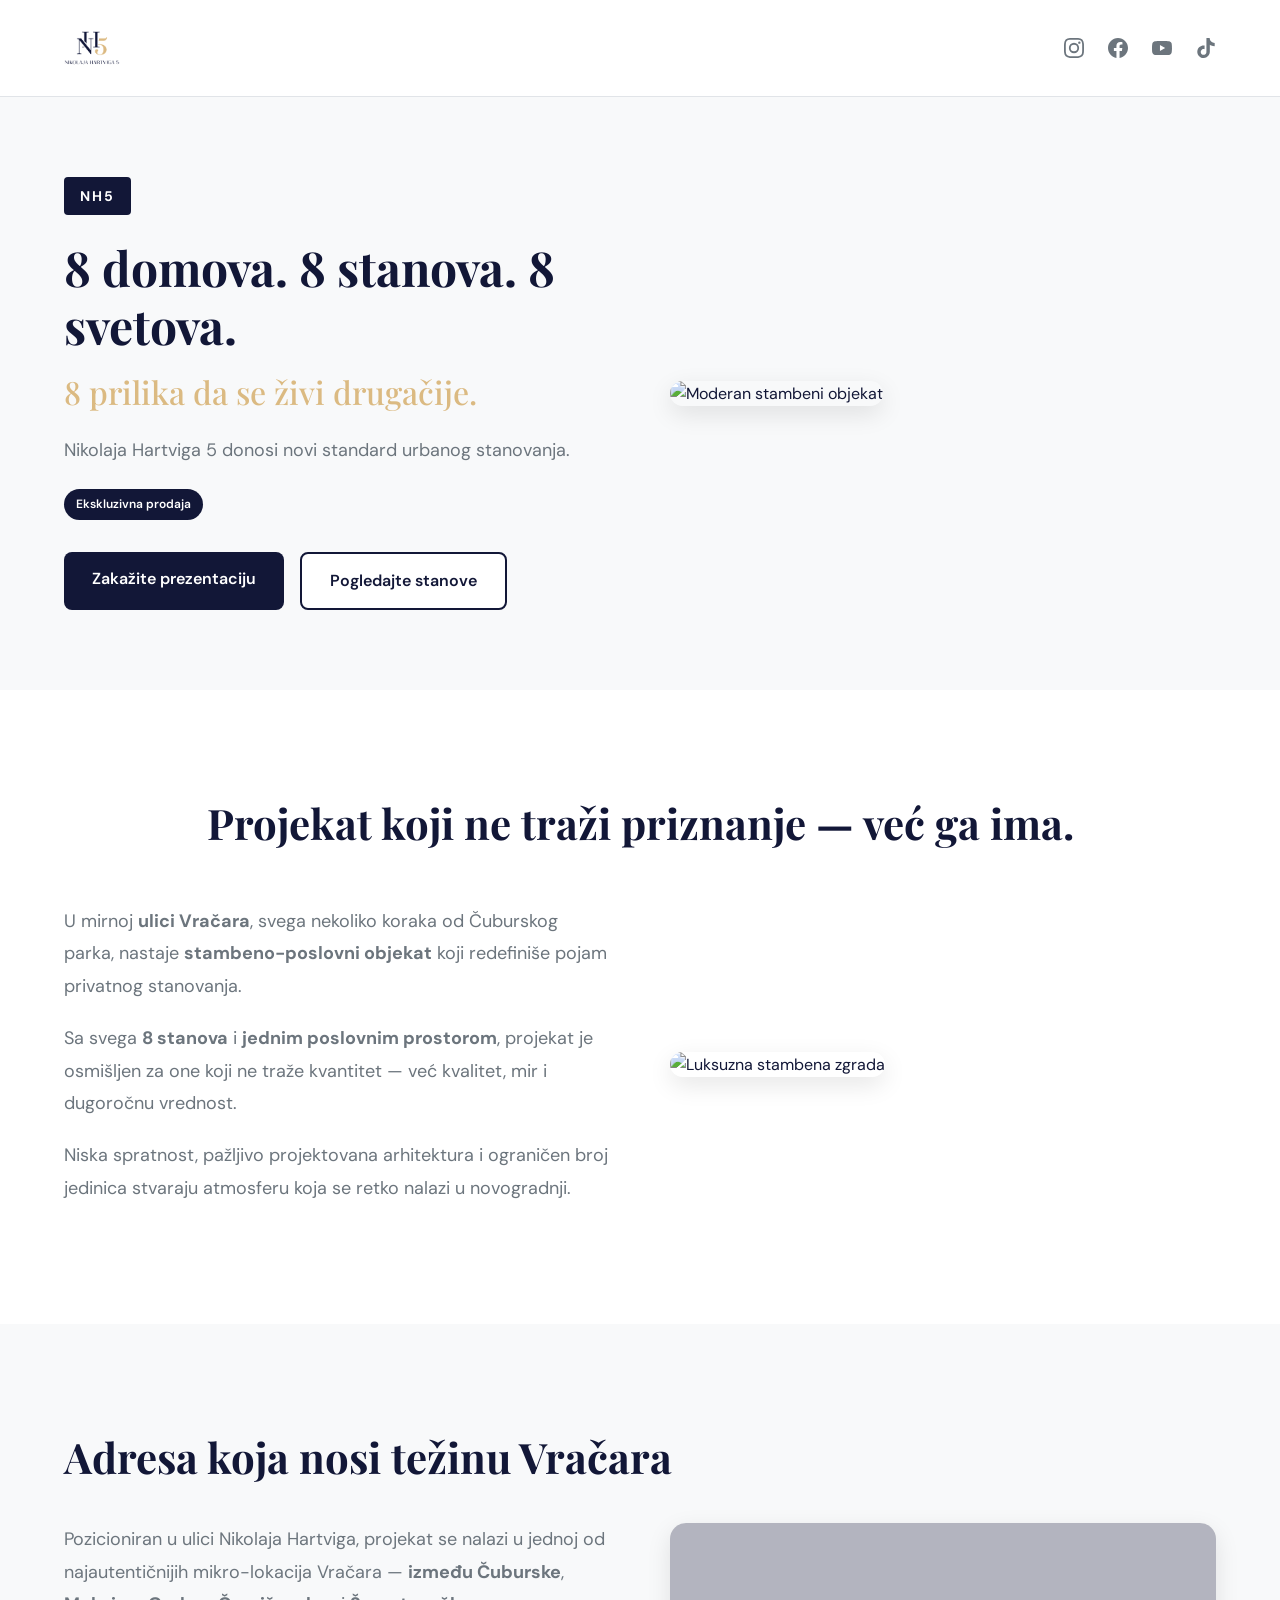
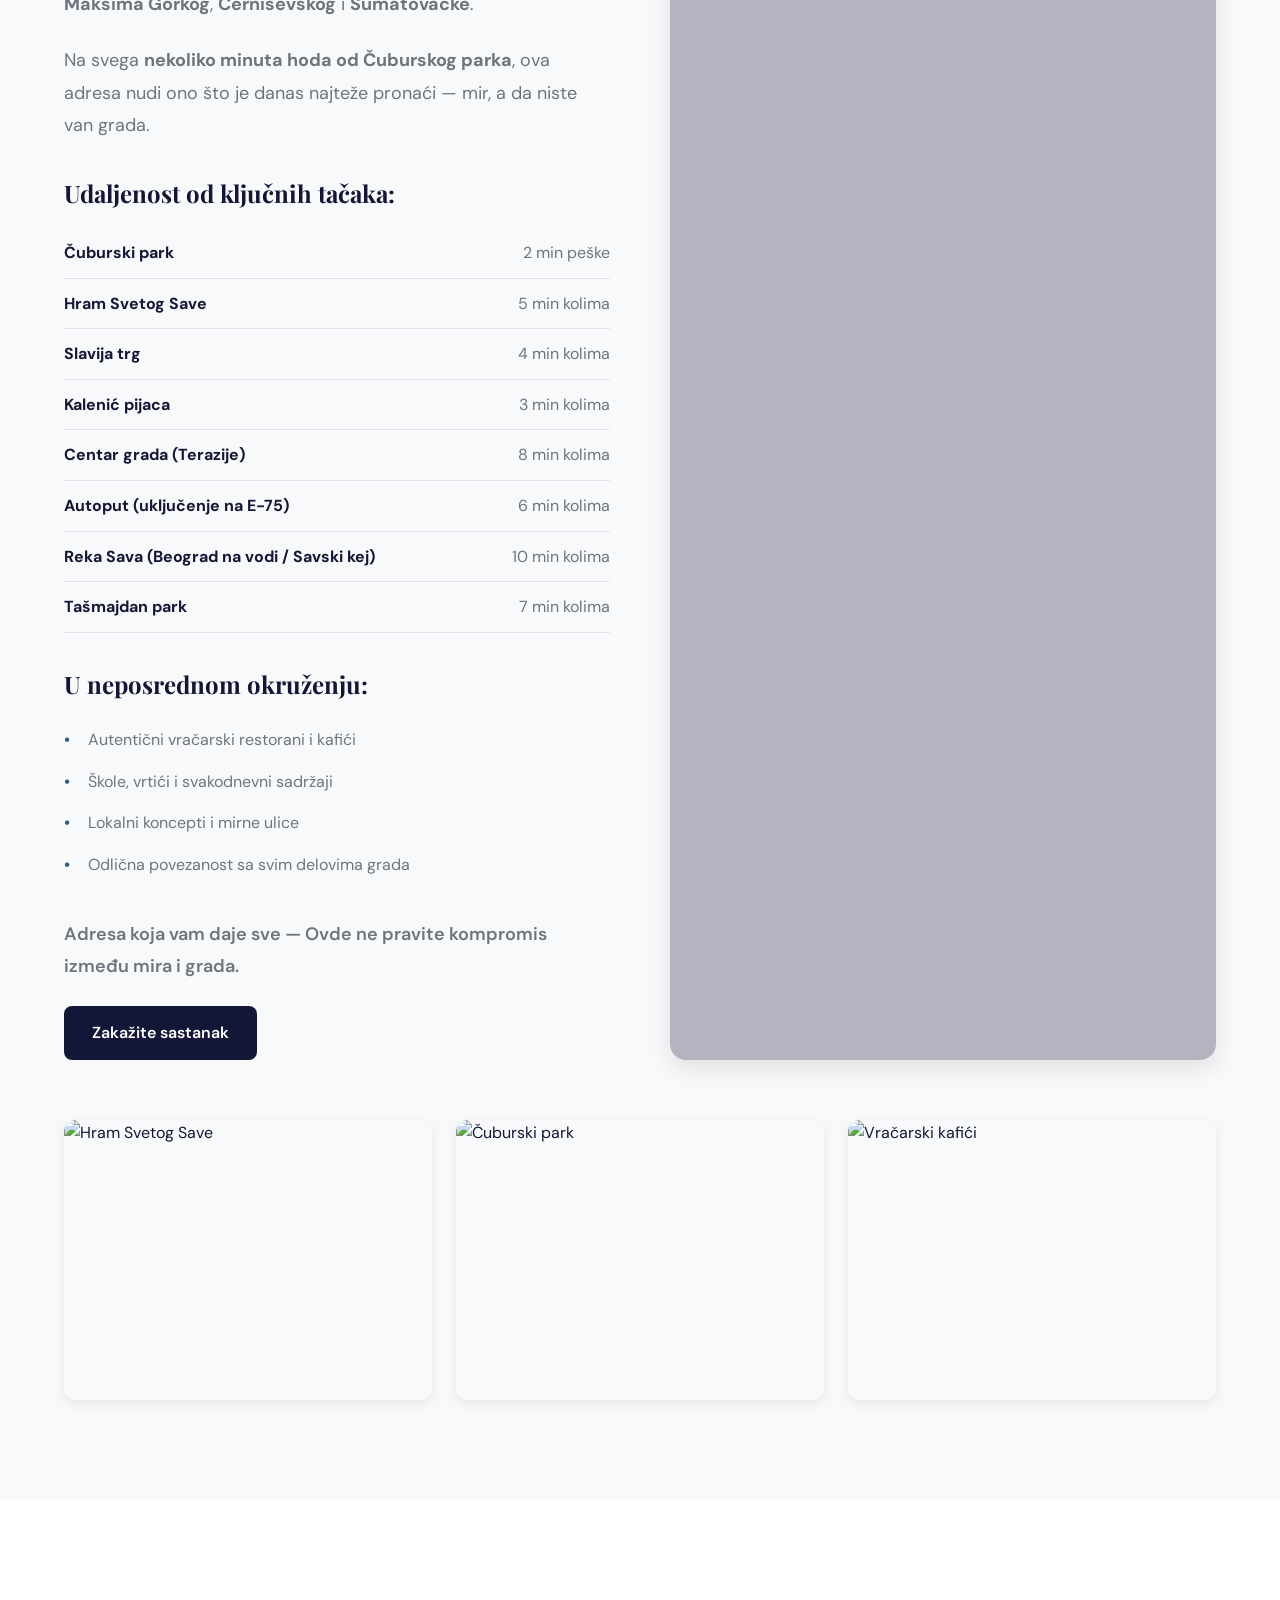
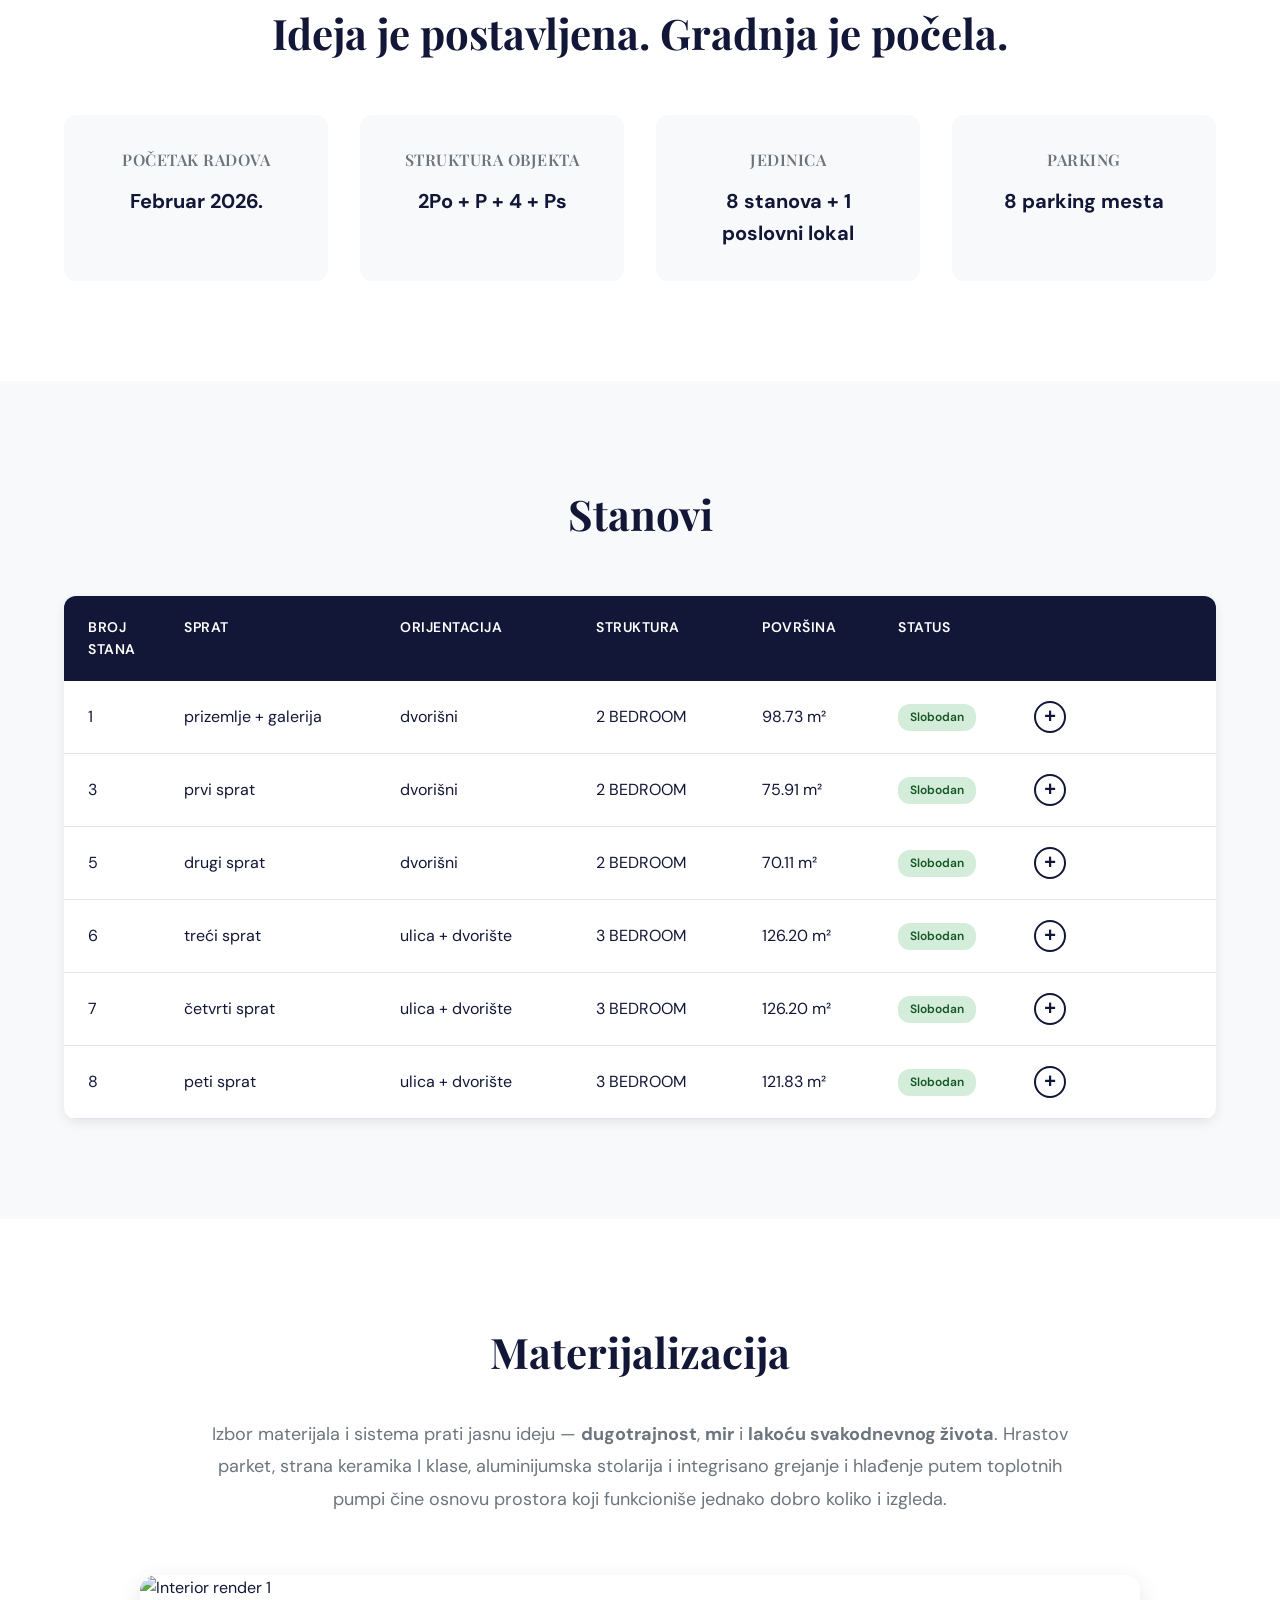
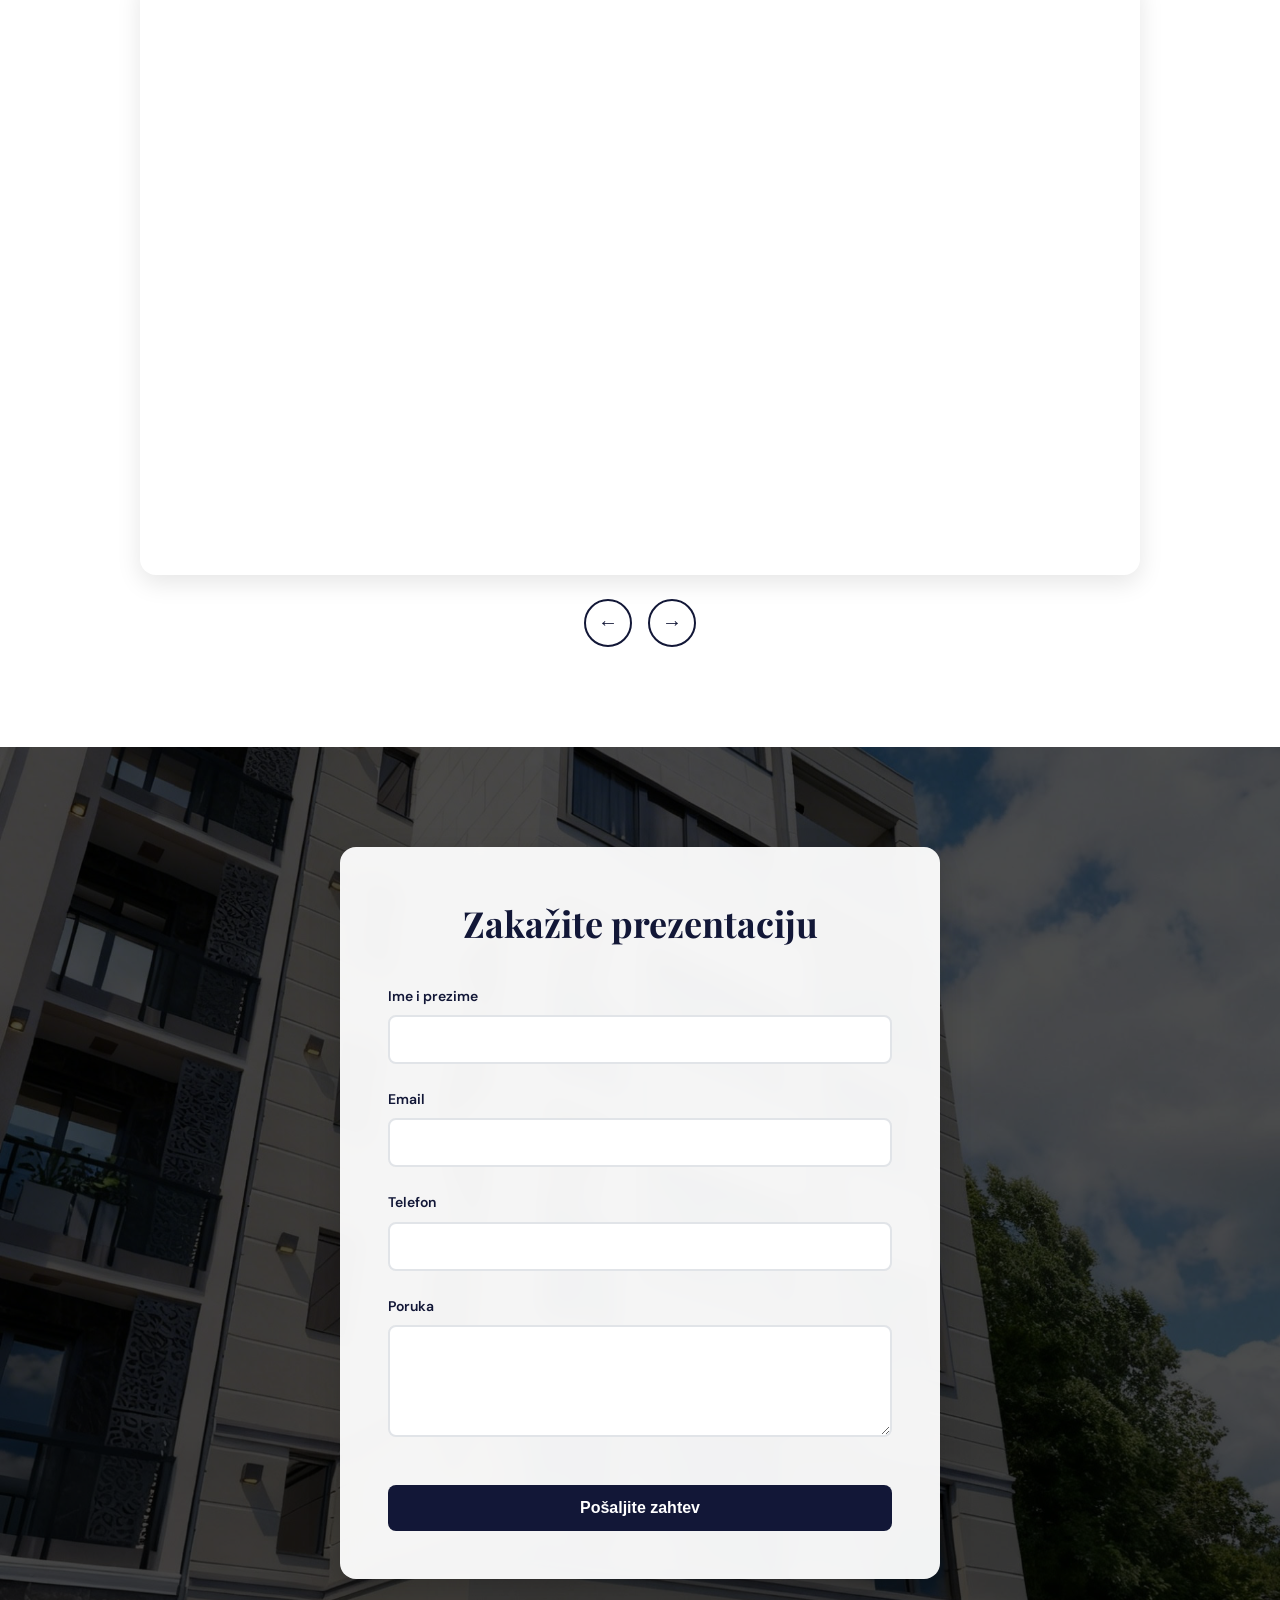
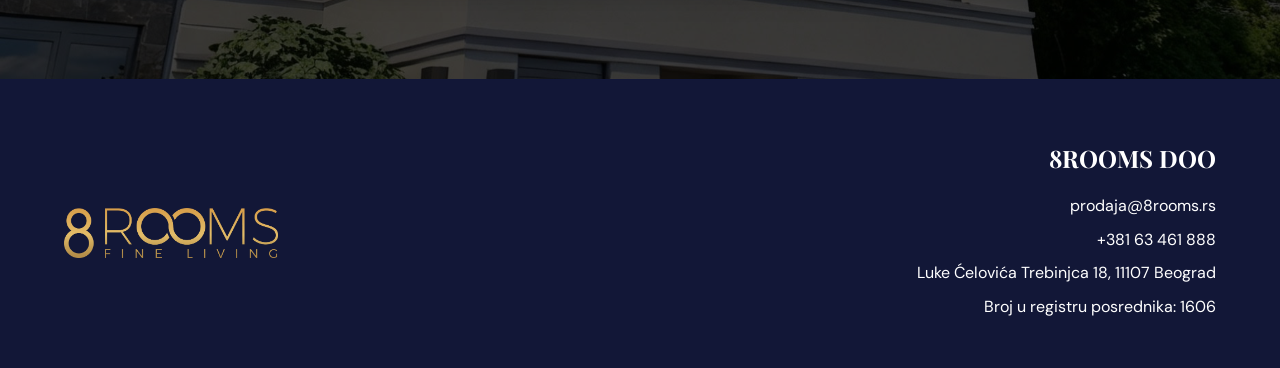
==== commit 58770240: "Update header logo to PNG and add 8ROOMS logo to footer - Replace header logo from nh5-logo.svg to l" ====
--- a/index.html
+++ b/index.html
@@ -13,7 +13,7 @@
     <header>
         <div class="container">
             <div class="logo">
-                <img src="nh5-logo.svg" alt="NH5 - Nikolaja Hartviga 5" class="logo-img">
+                <img src="logo-NH5-final.png" alt="NH5 - Nikolaja Hartviga 5" class="logo-img">
             </div>
             <nav class="social-icons">
                 <a href="https://www.instagram.com/8rooms.realestate/" target="_blank" aria-label="Instagram"><svg width="20" height="20" viewBox="0 0 24 24" fill="currentColor"><path d="M12 2.163c3.204 0 3.584.012 4.85.07 3.252.148 4.771 1.691 4.919 4.919.058 1.265.069 1.645.069 4.849 0 3.205-.012 3.584-.069 4.849-.149 3.225-1.664 4.771-4.919 4.919-1.266.058-1.644.07-4.85.07-3.204 0-3.584-.012-4.849-.07-3.26-.149-4.771-1.699-4.919-4.92-.058-1.265-.07-1.644-.07-4.849 0-3.204.013-3.583.07-4.849.149-3.227 1.664-4.771 4.919-4.919 1.266-.057 1.645-.069 4.849-.069zM12 0C8.741 0 8.333.014 7.053.072 2.695.272.273 2.69.073 7.052.014 8.333 0 8.741 0 12c0 3.259.014 3.668.072 4.948.2 4.358 2.618 6.78 6.98 6.98C8.333 23.986 8.741 24 12 24c3.259 0 3.668-.014 4.948-.072 4.354-.2 6.782-2.618 6.979-6.98.059-1.28.073-1.689.073-4.948 0-3.259-.014-3.667-.072-4.947-.196-4.354-2.617-6.78-6.979-6.98C15.668.014 15.259 0 12 0zm0 5.838a6.162 6.162 0 100 12.324 6.162 6.162 0 000-12.324zM12 16a4 4 0 110-8 4 4 0 010 8zm6.406-11.845a1.44 1.44 0 100 2.881 1.44 1.44 0 000-2.881z"/></svg></a>
@@ -354,6 +354,11 @@
     <footer>
         <div class="container">
             <div class="footer-content">
+                <div class="footer-logo">
+                    <a href="https://8rooms.rs" target="_blank">
+                        <img src="Logo_boja_2_zlatno.png" alt="8ROOMS - Fine Living" class="footer-logo-img">
+                    </a>
+                </div>
                 <div class="footer-info">
                     <h3>8ROOMS DOO</h3>
                     <p><a href="mailto:prodaja@8rooms.rs">prodaja@8rooms.rs</a></p>
--- a/styles.css
+++ b/styles.css
@@ -731,7 +731,24 @@
 }
 
 .footer-content {
-    text-align: center;
+    display: flex;
+    justify-content: space-between;
+    align-items: center;
+}
+
+.footer-logo-img {
+    height: 50px;
+    width: auto;
+    display: block;
+    transition: opacity 0.3s ease;
+}
+
+.footer-logo a:hover .footer-logo-img {
+    opacity: 0.8;
+}
+
+.footer-info {
+    text-align: right;
 }
 
 .footer-info h3 {
@@ -836,4 +853,14 @@
     .contact-form-wrapper {
         padding: 32px 24px;
     }
-}
+
+    .footer-content {
+        flex-direction: column;
+        gap: 24px;
+        text-align: center;
+    }
+
+    .footer-info {
+        text-align: center;
+    }
+}
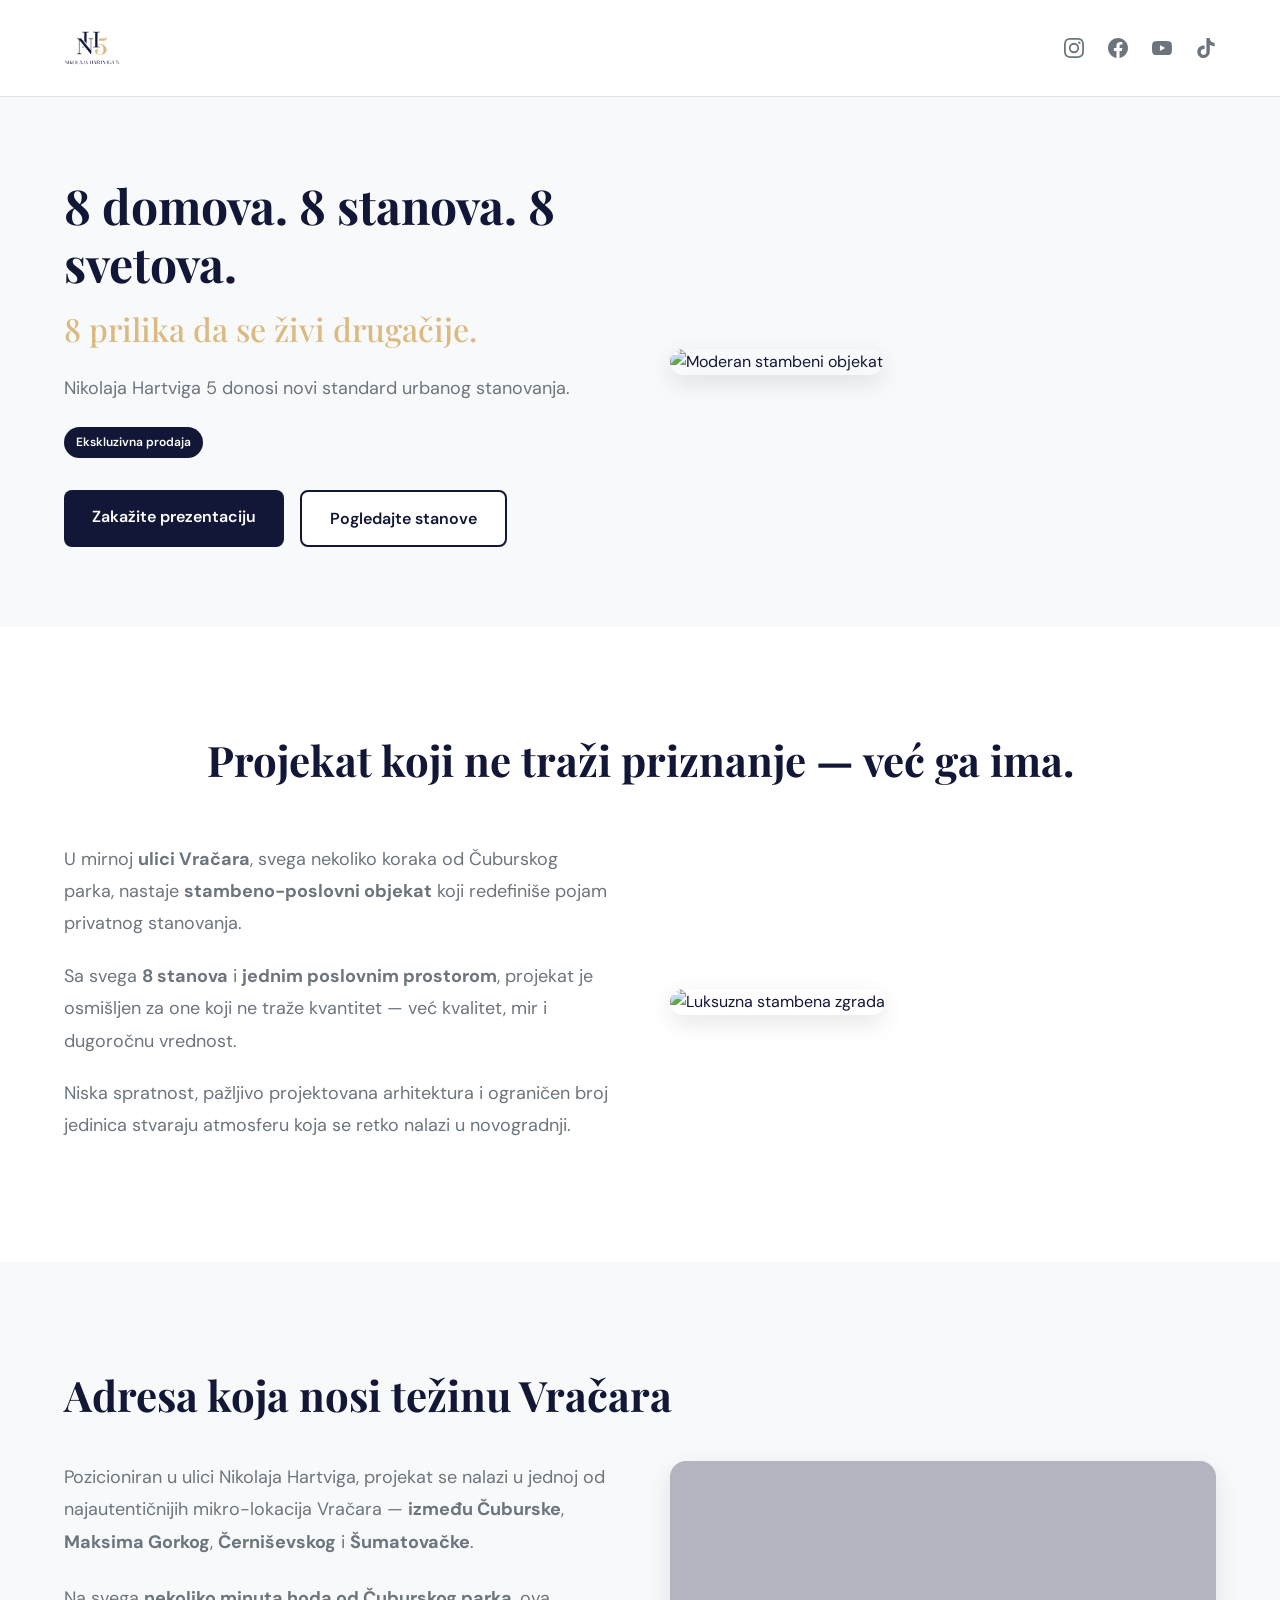
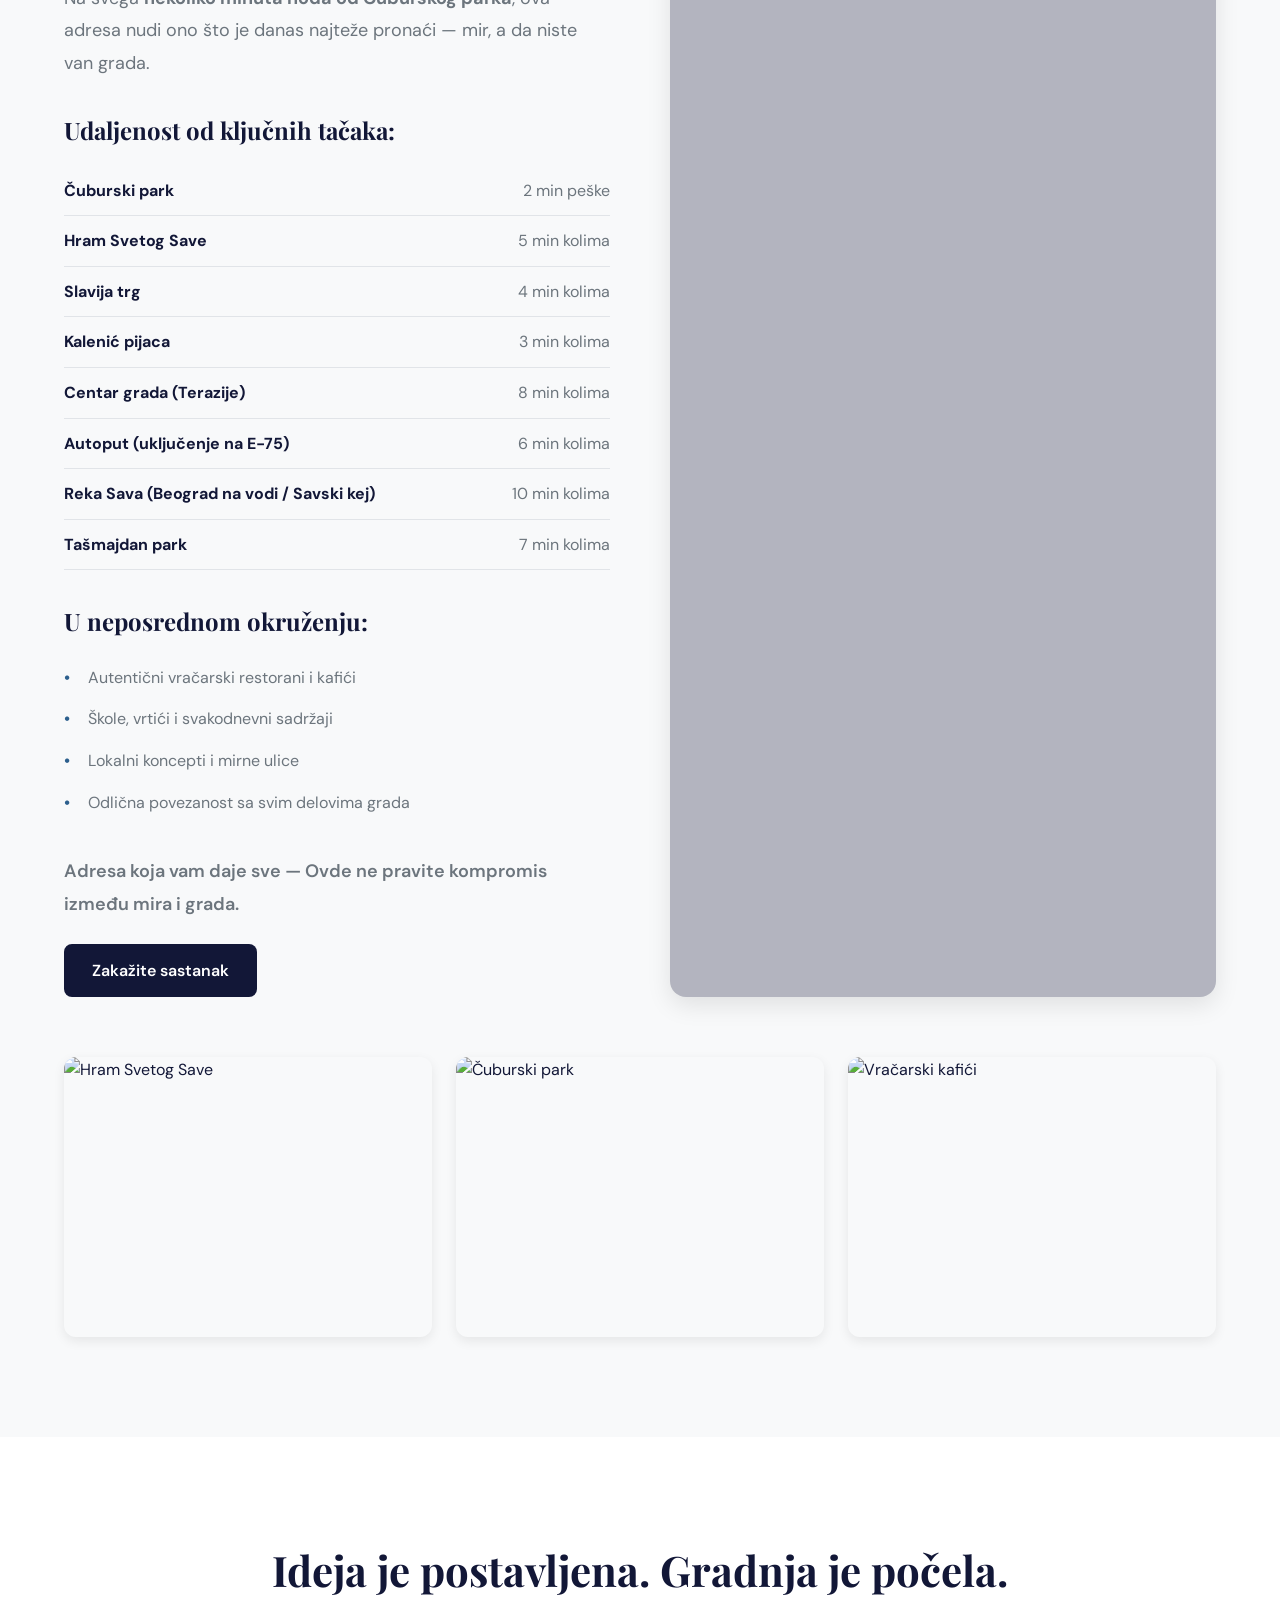
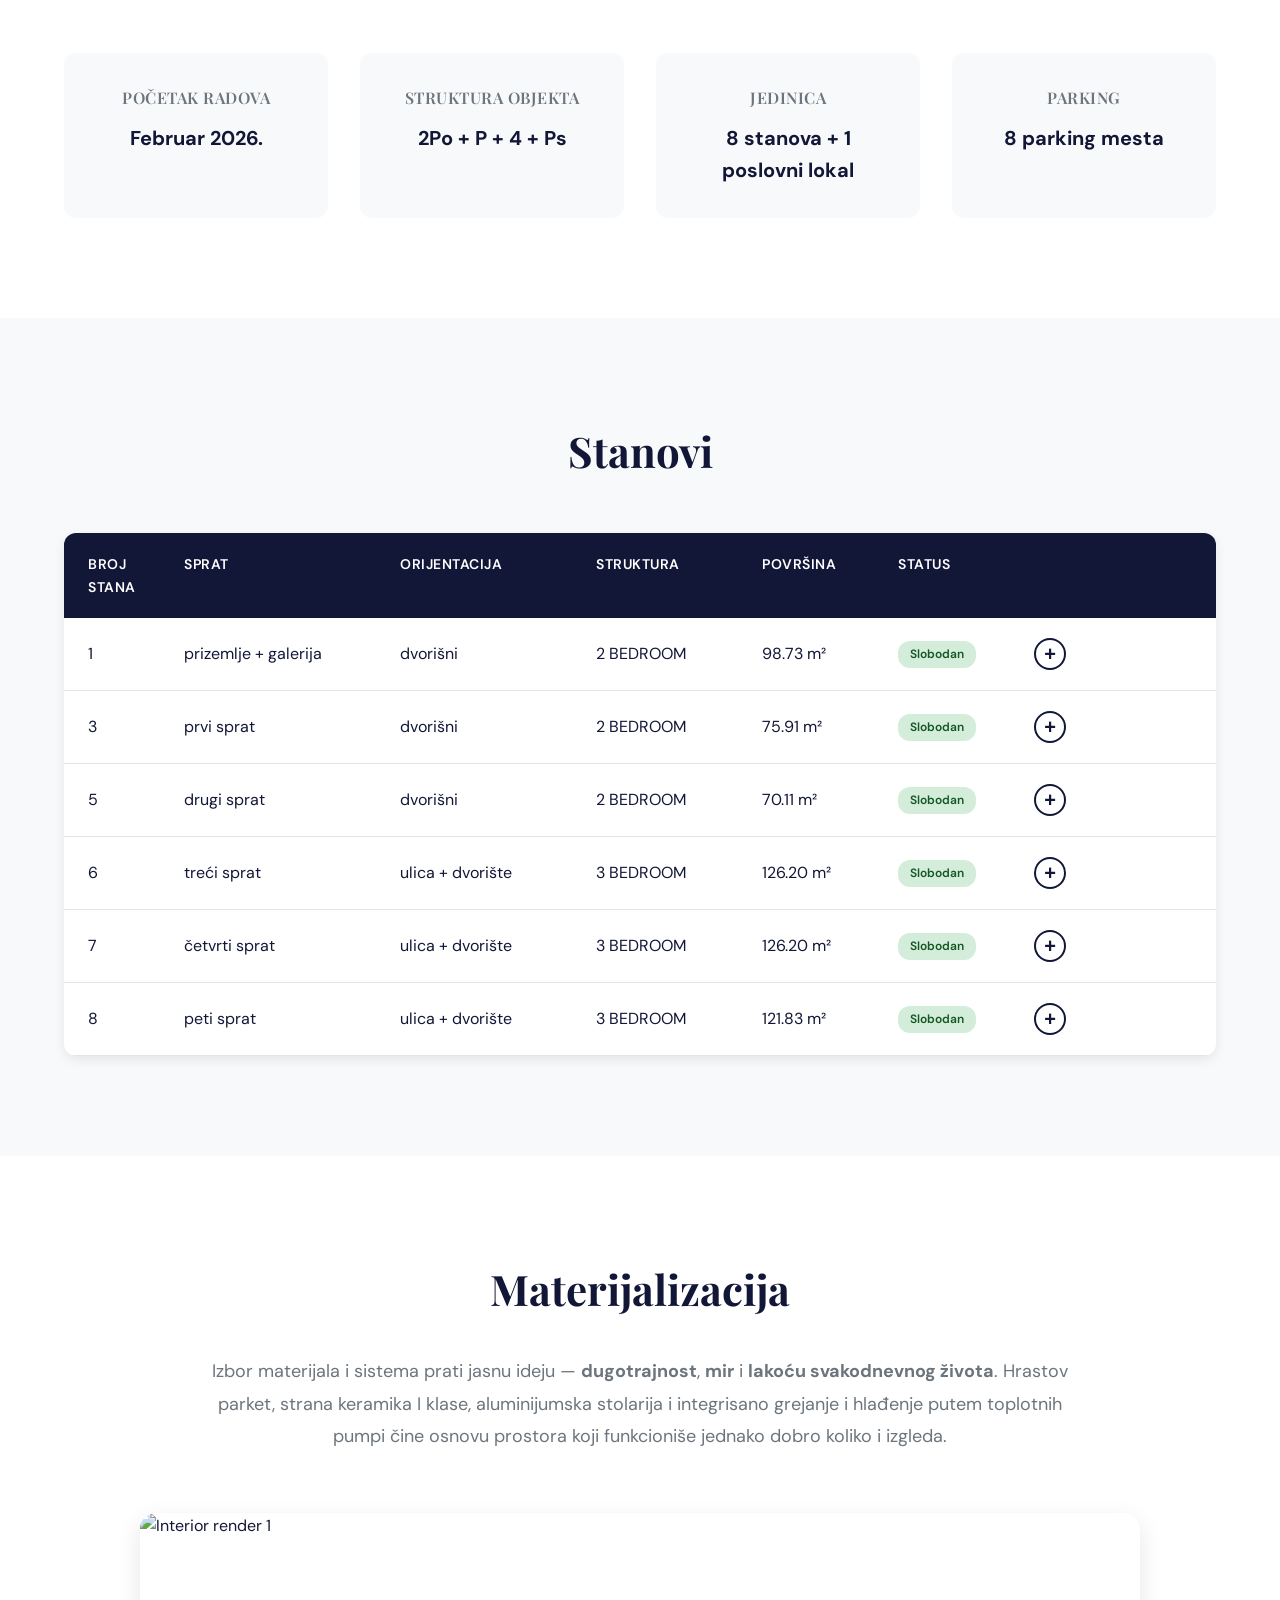
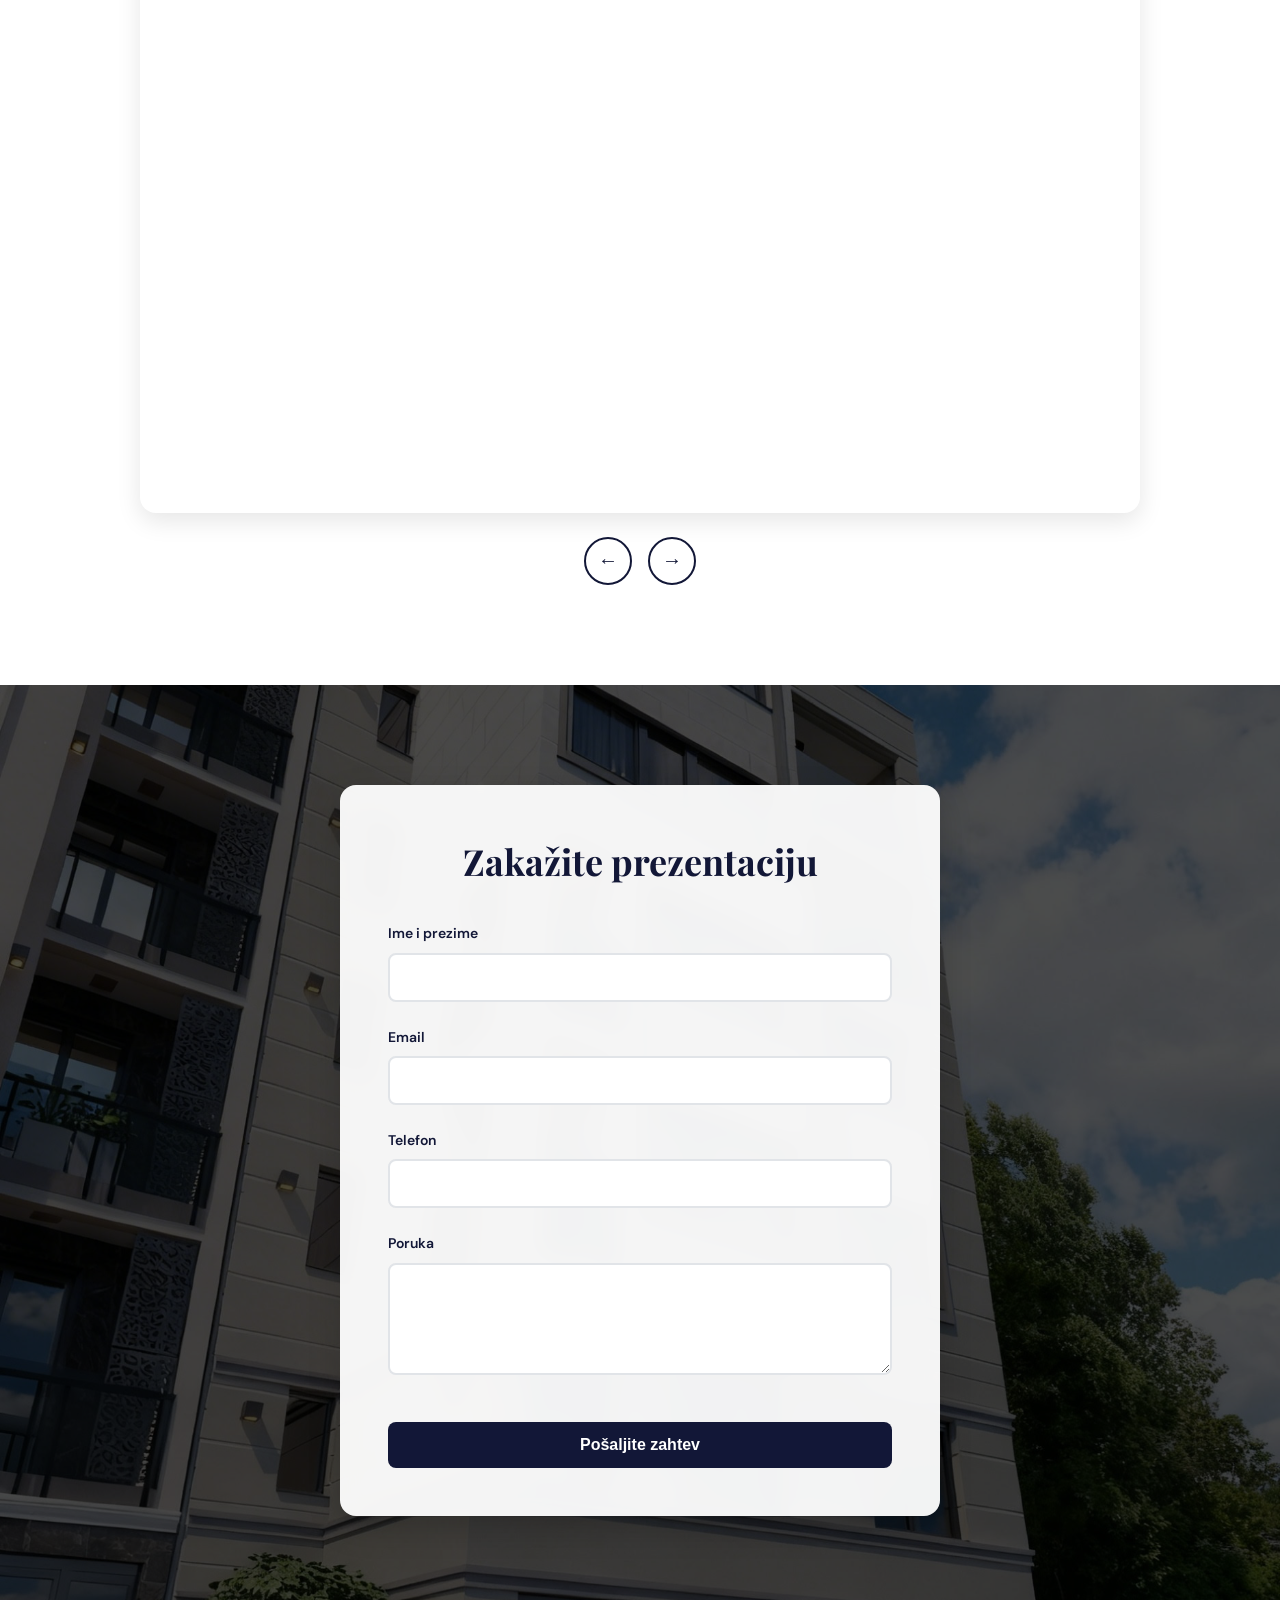
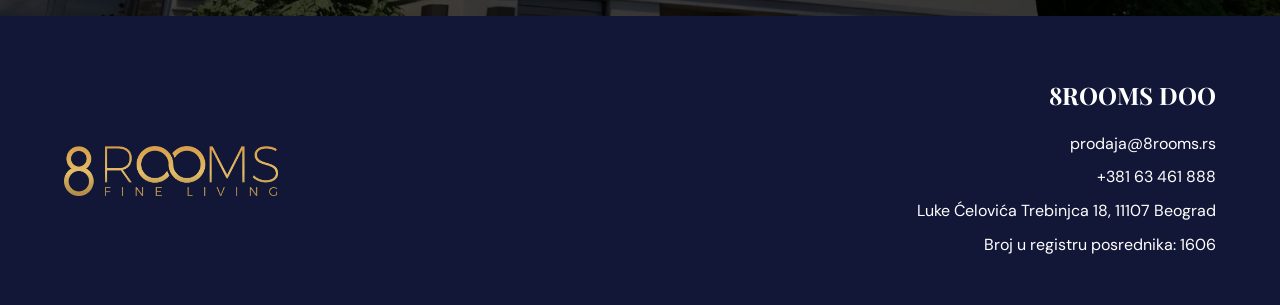
==== commit 5d901951: "Remove NH5 logo text above hero headline Removes the project-logo div containing "NH5" from the hero" ====
--- a/index.html
+++ b/index.html
@@ -28,7 +28,6 @@
         <section class="hero">
             <div class="container">
                 <div class="hero-content">
-                    <div class="project-logo">NH5</div>
                     <h1>8 domova. 8 stanova. 8 svetova.</h1>
                     <h2>8 prilika da se živi drugačije.</h2>
                     <p class="hero-subtitle">Nikolaja Hartviga 5 donosi novi standard urbanog stanovanja.</p>
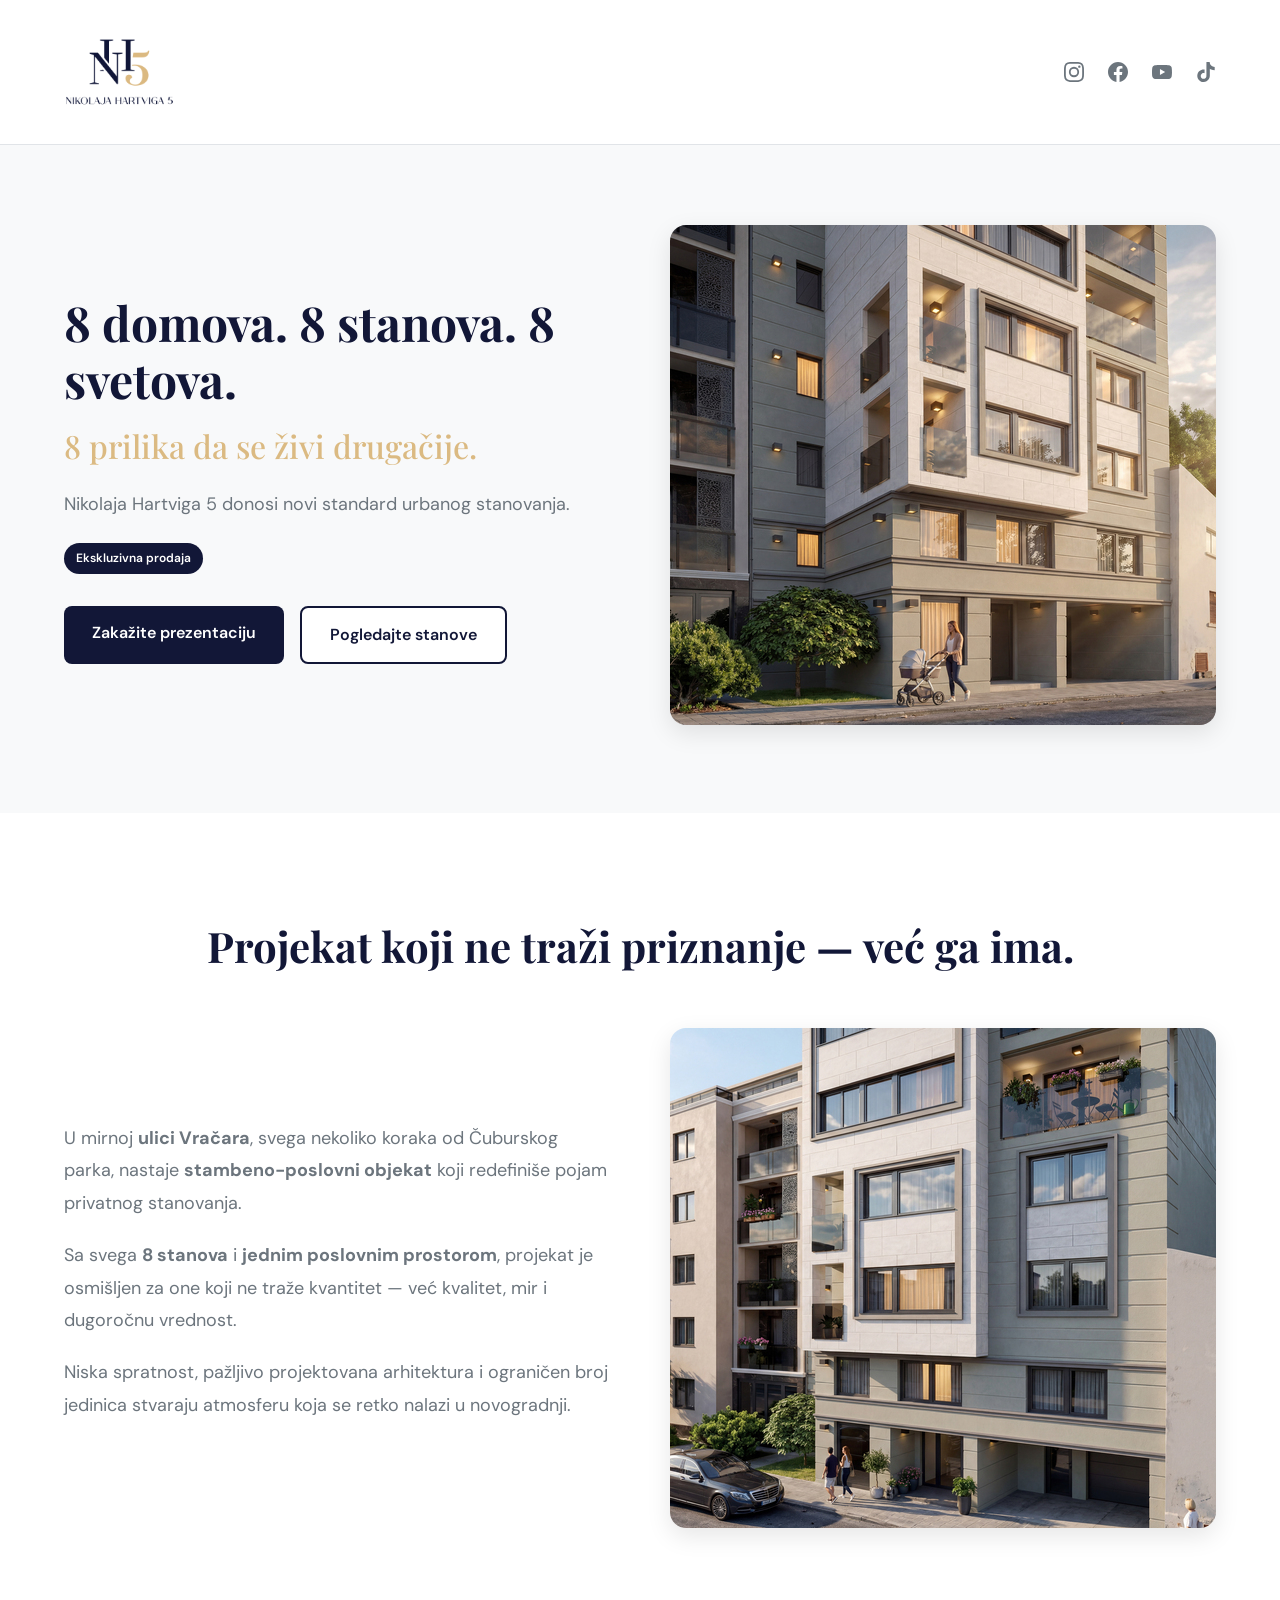
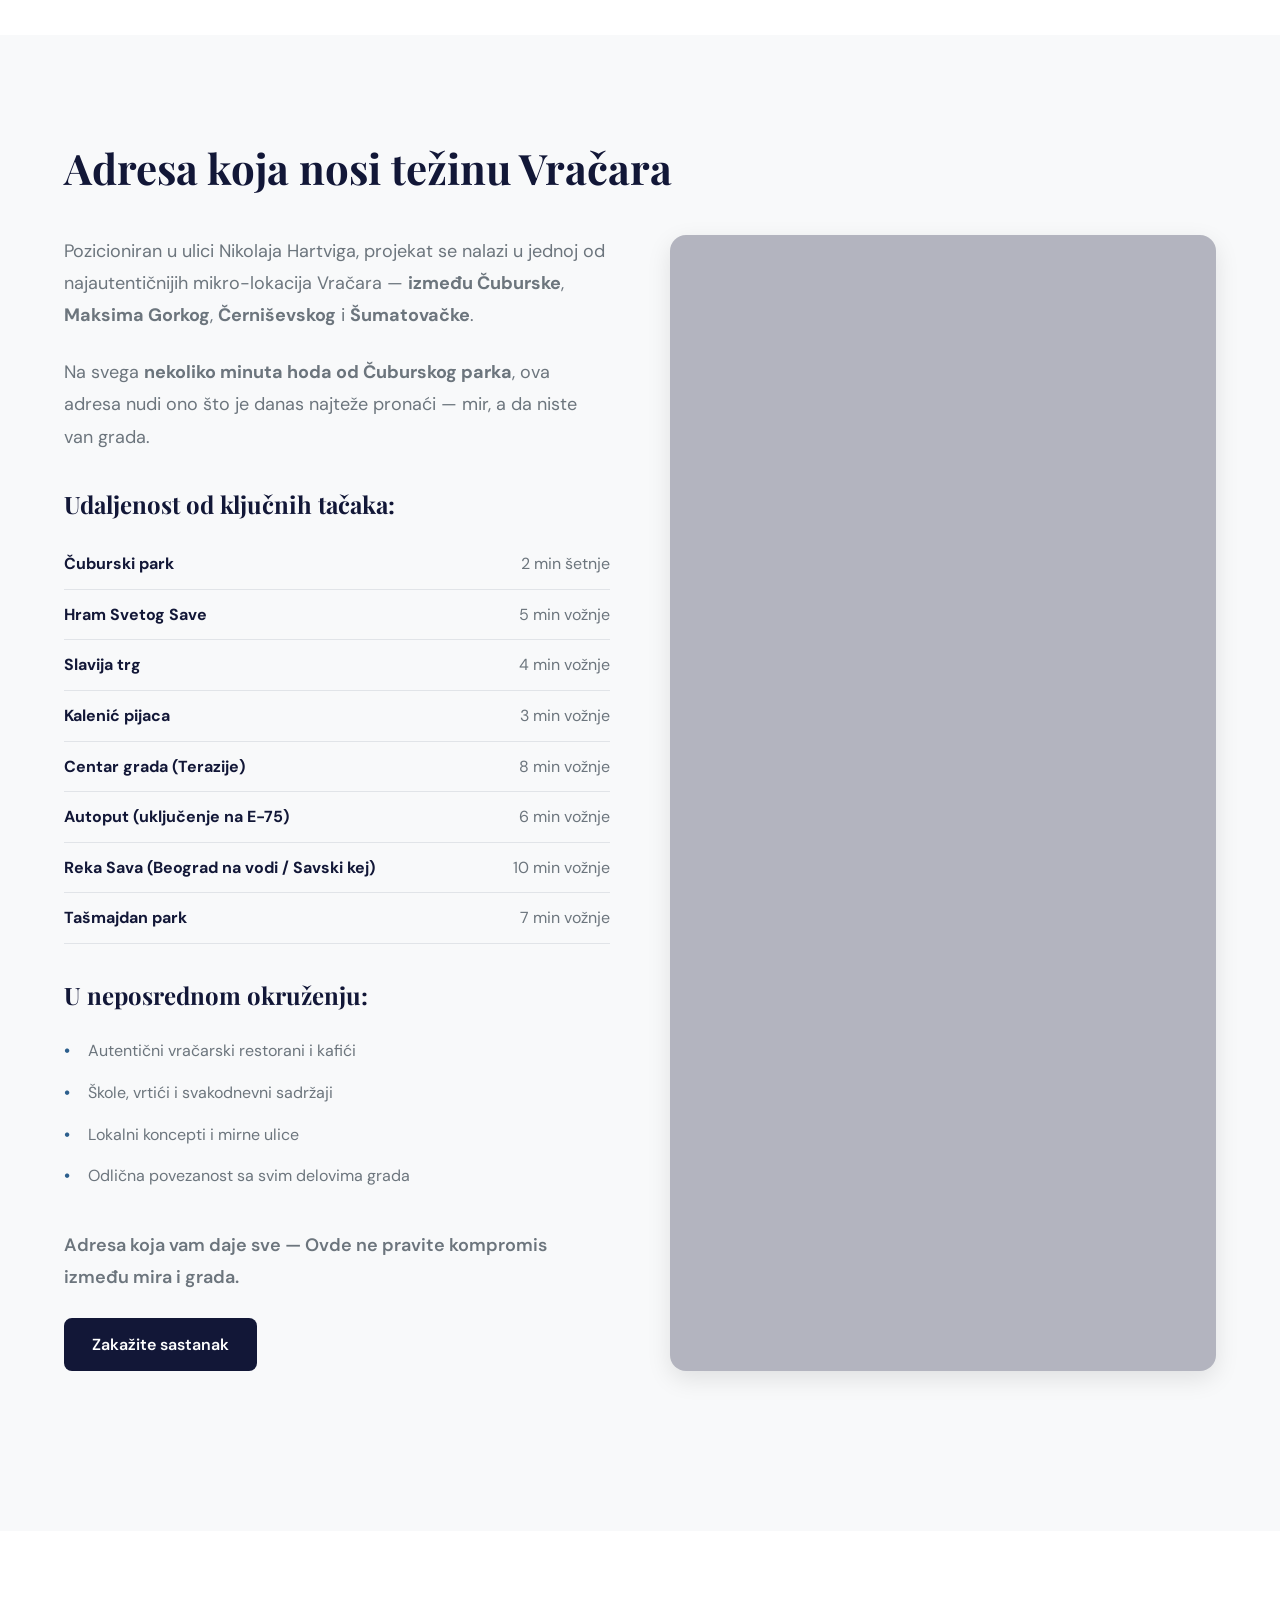
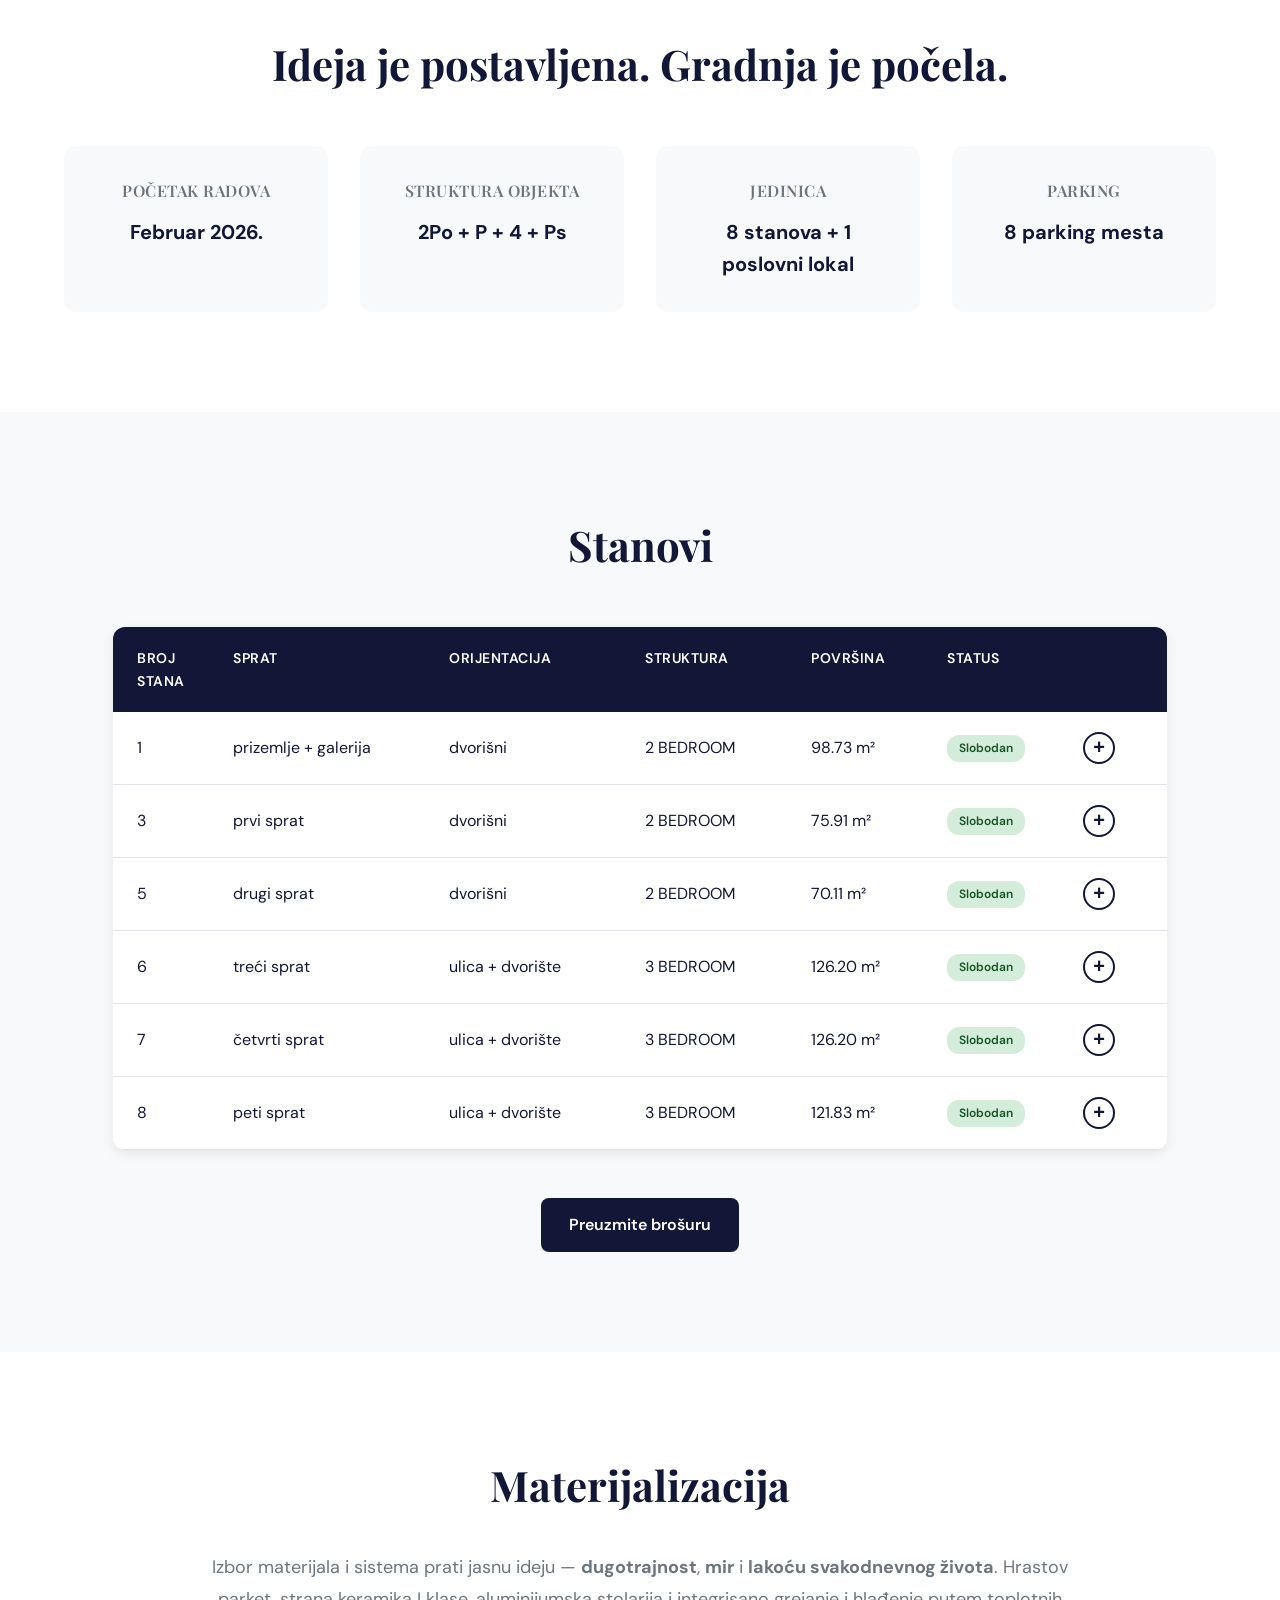
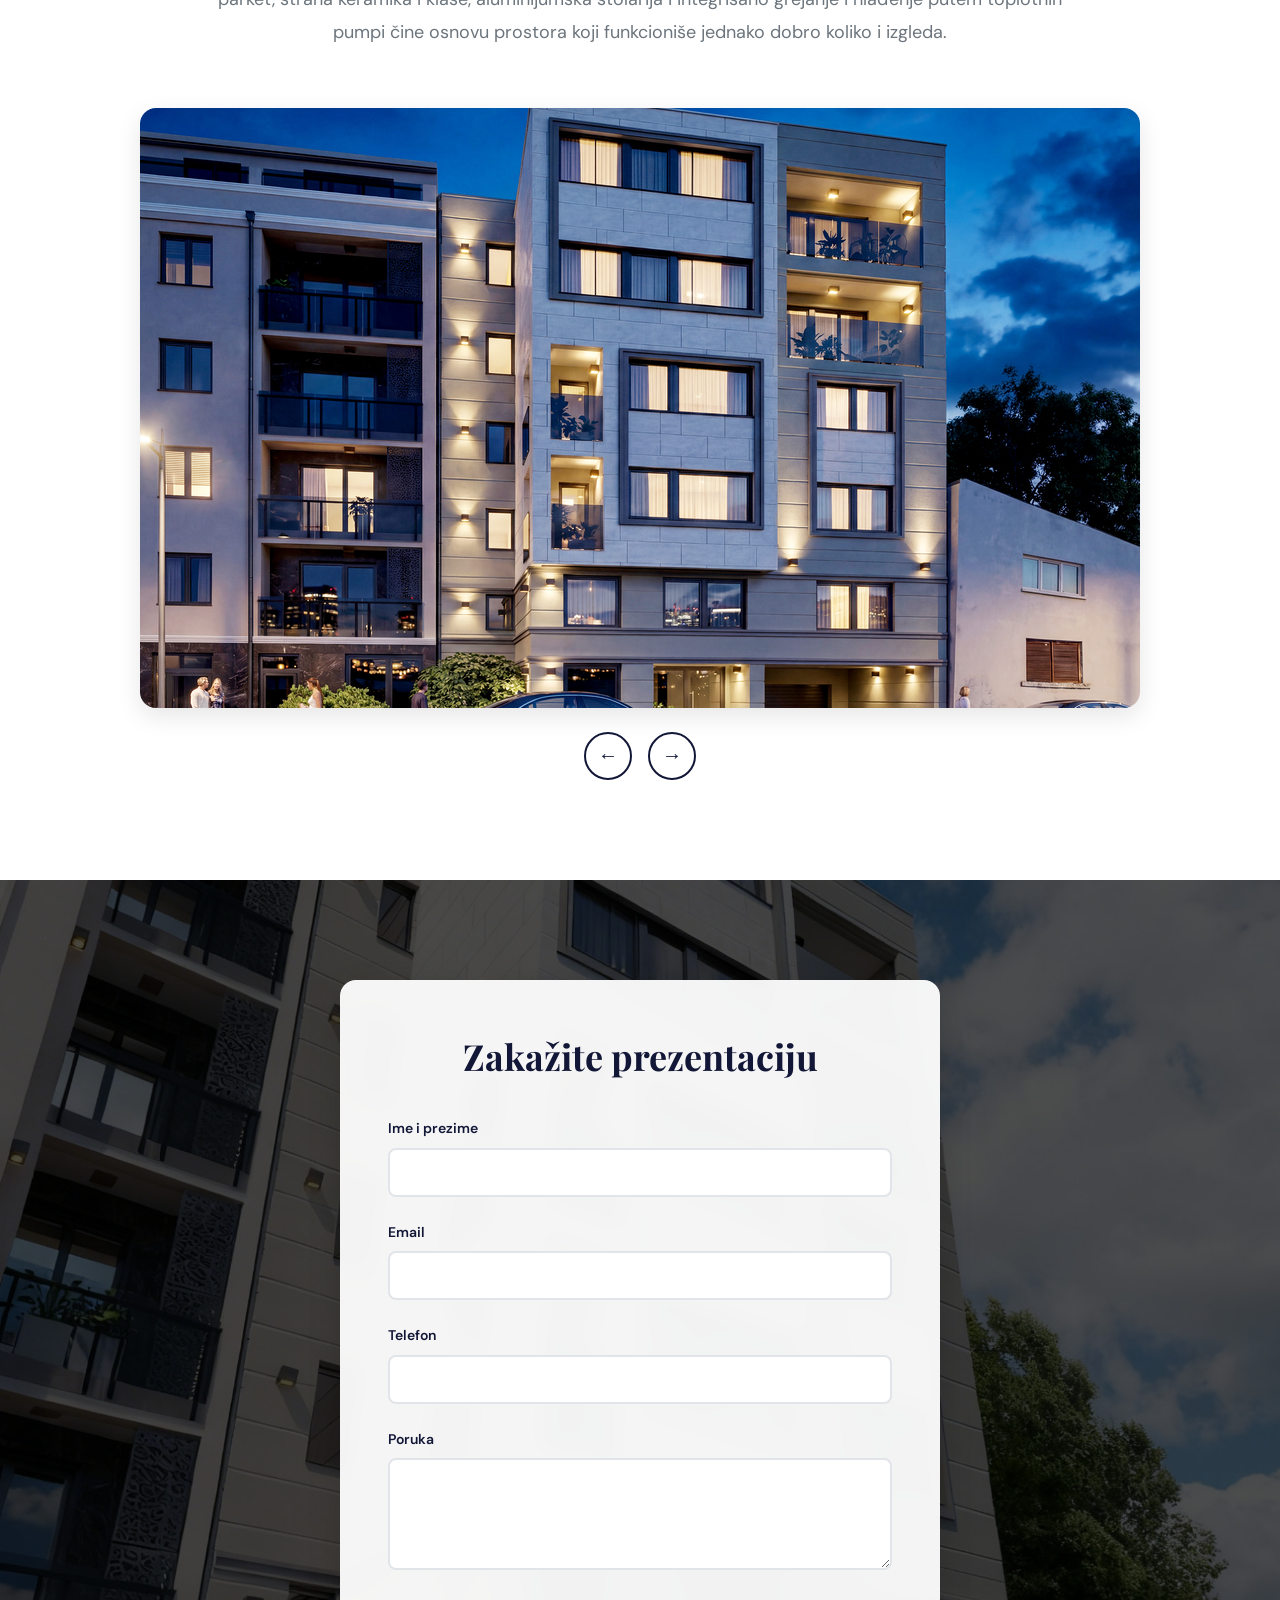
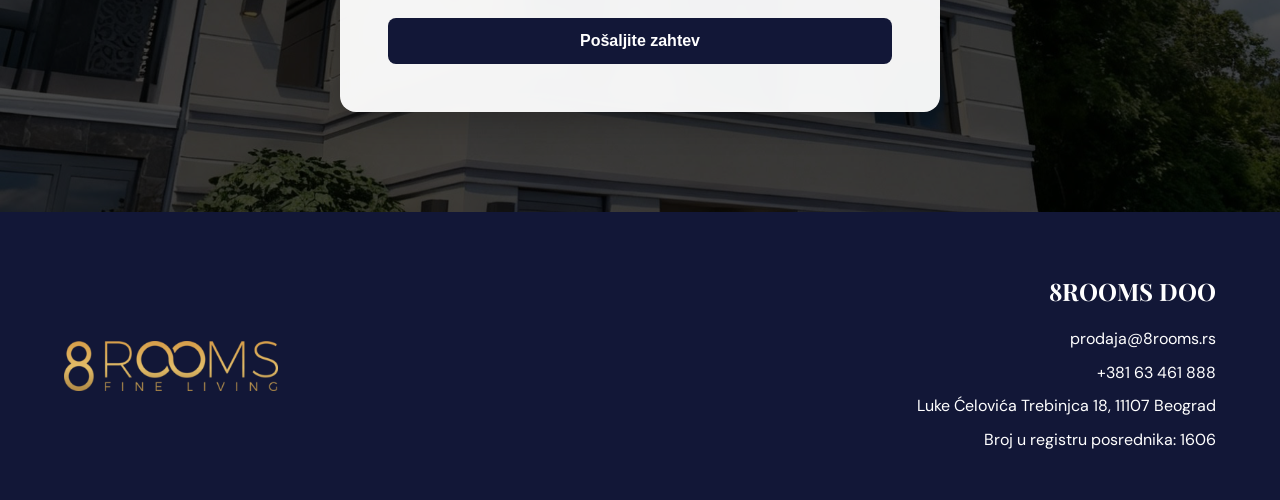
==== commit 7deaad19: "Add files via upload" ====
--- a/index.html
+++ b/index.html
@@ -69,14 +69,14 @@
 
                         <h3>Udaljenost od ključnih tačaka:</h3>
                         <ul class="distance-list">
-                            <li><span class="place">Čuburski park</span><span class="time">2 min peške</span></li>
-                            <li><span class="place">Hram Svetog Save</span><span class="time">5 min kolima</span></li>
-                            <li><span class="place">Slavija trg</span><span class="time">4 min kolima</span></li>
-                            <li><span class="place">Kalenić pijaca</span><span class="time">3 min kolima</span></li>
-                            <li><span class="place">Centar grada (Terazije)</span><span class="time">8 min kolima</span></li>
-                            <li><span class="place">Autoput (uključenje na E-75)</span><span class="time">6 min kolima</span></li>
-                            <li><span class="place">Reka Sava (Beograd na vodi / Savski kej)</span><span class="time">10 min kolima</span></li>
-                            <li><span class="place">Tašmajdan park</span><span class="time">7 min kolima</span></li>
+                            <li><span class="place">Čuburski park</span><span class="time">2 min šetnje</span></li>
+                            <li><span class="place">Hram Svetog Save</span><span class="time">5 min vožnje</span></li>
+                            <li><span class="place">Slavija trg</span><span class="time">4 min vožnje</span></li>
+                            <li><span class="place">Kalenić pijaca</span><span class="time">3 min vožnje</span></li>
+                            <li><span class="place">Centar grada (Terazije)</span><span class="time">8 min vožnje</span></li>
+                            <li><span class="place">Autoput (uključenje na E-75)</span><span class="time">6 min vožnje</span></li>
+                            <li><span class="place">Reka Sava (Beograd na vodi / Savski kej)</span><span class="time">10 min vožnje</span></li>
+                            <li><span class="place">Tašmajdan park</span><span class="time">7 min vožnje</span></li>
                         </ul>
 
                         <h3>U neposrednom okruženju:</h3>
@@ -95,14 +95,6 @@
                         <iframe src="https://www.google.com/maps/embed?pb=!1m18!1m12!1m3!1d2831.2!2d20.4689!3d44.7966!2m3!1f0!2f0!3f0!3m2!1i1024!2i768!4f13.1!3m3!1m2!1s0x0%3A0x0!2zNDTCsDQ3JzQ3LjgiTiAyMMKwMjgnMDguMSJF!5e0!3m2!1sen!2srs!4v1234567890" width="100%" style="border:0;" allowfullscreen="" loading="lazy"></iframe>
                     </div>
                 </div>
-
-                <div class="lifestyle-images">
-                    <div class="lifestyle-grid">
-                        <img src="https://images.pexels.com/photos/208733/pexels-photo-208733.jpeg?auto=compress&cs=tinysrgb&w=600" alt="Hram Svetog Save">
-                        <img src="https://images.pexels.com/photos/1581384/pexels-photo-1581384.jpeg?auto=compress&cs=tinysrgb&w=600" alt="Čuburski park">
-                        <img src="https://images.pexels.com/photos/1581554/pexels-photo-1581554.jpeg?auto=compress&cs=tinysrgb&w=600" alt="Vračarski kafići">
-                    </div>
-                </div>
             </div>
         </section>
 
@@ -131,7 +123,7 @@
         </section>
 
         <section id="apartments" class="apartments">
-            <div class="container">
+            <div class="stanovi container">
                 <h2>Stanovi</h2>
                 <div class="apartments-table">
                     <div class="table-header">
@@ -157,12 +149,12 @@
                         <div class="row-expanded">
                             <div class="apartment-details">
                                 <div class="apartment-image">
-                                    <img src="https://images.pexels.com/photos/1457842/pexels-photo-1457842.jpeg?auto=compress&cs=tinysrgb&w=800" alt="3D skica stana 1">
+                                    <img src="https://nikolajahartviga5.rs/skice/stan-1.png" alt="3D skica stana 1">
                                 </div>
                                 <div class="apartment-specs">
                                     <h3>Specifikacija prostorija</h3>
                                     <p class="total-area">Ukupna neto površina: <strong>98.73 m²</strong></p>
-                                    <a href="#" class="btn btn-download">Preuzmi osnovu stana (PDF)</a>
+                                    <a href="https://nikolajahartviga5.rs/skice/STAN-BROJ-1.pdf" class="btn btn-download">Preuzmi osnovu stana (PDF)</a>
                                 </div>
                             </div>
                         </div>
@@ -181,12 +173,12 @@
                         <div class="row-expanded">
                             <div class="apartment-details">
                                 <div class="apartment-image">
-                                    <img src="https://images.pexels.com/photos/1457842/pexels-photo-1457842.jpeg?auto=compress&cs=tinysrgb&w=800" alt="3D skica stana 3">
+                                    <img src="https://nikolajahartviga5.rs/skice/stan-3.png" alt="3D skica stana 3">
                                 </div>
                                 <div class="apartment-specs">
                                     <h3>Specifikacija prostorija</h3>
                                     <p class="total-area">Ukupna neto površina: <strong>75.91 m²</strong></p>
-                                    <a href="#" class="btn btn-download">Preuzmi osnovu stana (PDF)</a>
+                                    <a href="https://nikolajahartviga5.rs/skice/STAN-BROJ-3.pdf" class="btn btn-download">Preuzmi osnovu stana (PDF)</a>
                                 </div>
                             </div>
                         </div>
@@ -205,12 +197,12 @@
                         <div class="row-expanded">
                             <div class="apartment-details">
                                 <div class="apartment-image">
-                                    <img src="https://images.pexels.com/photos/1457842/pexels-photo-1457842.jpeg?auto=compress&cs=tinysrgb&w=800" alt="3D skica stana 5">
+                                    <img src="https://nikolajahartviga5.rs/skice/stan-5.png" alt="3D skica stana 5">
                                 </div>
                                 <div class="apartment-specs">
                                     <h3>Specifikacija prostorija</h3>
                                     <p class="total-area">Ukupna neto površina: <strong>70.11 m²</strong></p>
-                                    <a href="#" class="btn btn-download">Preuzmi osnovu stana (PDF)</a>
+                                    <a href="https://nikolajahartviga5.rs/skice/STAN-BROJ-5.pdf" class="btn btn-download">Preuzmi osnovu stana (PDF)</a>
                                 </div>
                             </div>
                         </div>
@@ -229,12 +221,12 @@
                         <div class="row-expanded">
                             <div class="apartment-details">
                                 <div class="apartment-image">
-                                    <img src="https://images.pexels.com/photos/1457842/pexels-photo-1457842.jpeg?auto=compress&cs=tinysrgb&w=800" alt="3D skica stana 6">
+                                    <img src="https://nikolajahartviga5.rs/skice/stan-6.png" alt="3D skica stana 6">
                                 </div>
                                 <div class="apartment-specs">
                                     <h3>Specifikacija prostorija</h3>
                                     <p class="total-area">Ukupna neto površina: <strong>126.20 m²</strong></p>
-                                    <a href="#" class="btn btn-download">Preuzmi osnovu stana (PDF)</a>
+                                    <a href="https://nikolajahartviga5.rs/skice/STAN-BROJ-6.pdf" class="btn btn-download">Preuzmi osnovu stana (PDF)</a>
                                 </div>
                             </div>
                         </div>
@@ -253,12 +245,12 @@
                         <div class="row-expanded">
                             <div class="apartment-details">
                                 <div class="apartment-image">
-                                    <img src="https://images.pexels.com/photos/1457842/pexels-photo-1457842.jpeg?auto=compress&cs=tinysrgb&w=800" alt="3D skica stana 7">
+                                    <img src="https://nikolajahartviga5.rs/skice/stan-7.png" alt="3D skica stana 7">
                                 </div>
                                 <div class="apartment-specs">
                                     <h3>Specifikacija prostorija</h3>
                                     <p class="total-area">Ukupna neto površina: <strong>126.20 m²</strong></p>
-                                    <a href="#" class="btn btn-download">Preuzmi osnovu stana (PDF)</a>
+                                    <a href="https://nikolajahartviga5.rs/skice/STAN-BROJ-7.pdf" class="btn btn-download">Preuzmi osnovu stana (PDF)</a>
                                 </div>
                             </div>
                         </div>
@@ -277,18 +269,20 @@
                         <div class="row-expanded">
                             <div class="apartment-details">
                                 <div class="apartment-image">
-                                    <img src="https://images.pexels.com/photos/1457842/pexels-photo-1457842.jpeg?auto=compress&cs=tinysrgb&w=800" alt="3D skica stana 8">
+                                    <img src="https://nikolajahartviga5.rs/skice/stan-8.png" alt="3D skica stana 8">
                                 </div>
                                 <div class="apartment-specs">
                                     <h3>Specifikacija prostorija</h3>
                                     <p class="total-area">Ukupna neto površina: <strong>121.83 m²</strong></p>
-                                    <a href="#" class="btn btn-download">Preuzmi osnovu stana (PDF)</a>
-                                </div>
-                            </div>
-                        </div>
-                    </div>
-                </div>
-            </div>
+                                    <a href="https://nikolajahartviga5.rs/skice/STAN-BROJ-8.pdf" class="btn btn-download">Preuzmi osnovu stana (PDF)</a>
+                                </div>
+                            </div>
+                        </div>
+                    </div>
+                </div>
+                 <a style="text-align: center; margin-top: 48px;" href="https://nikolajahartviga5.rs/skice/NH5-KATALOG.pdf" class="btn btn-primary" download>Preuzmite brošuru</a>
+            </div>
+           
         </section>
 
         <section class="materials">
@@ -304,9 +298,6 @@
                             </div>
                             <div class="slide">
                                 <img src="nh5-slider-2.jpg" alt="Interior render 2">
-                            </div>
-                            <div class="slide">
-                                <img src="nh5-slider-3.jpg" alt="Interior render 3">
                             </div>
                         </div>
                     </div>
--- a/styles.css
+++ b/styles.css
@@ -34,6 +34,13 @@
     padding: 0 24px;
 }
 
+.stanovi.container {
+        display: flex;
+    flex-direction: column;
+    align-content: center;
+    align-items: center;
+}
+
 header {
     background-color: var(--background-light);
     padding: 24px 0;
@@ -50,7 +57,7 @@
 }
 
 .logo-img {
-    height: 48px;
+    height: 96px;
     width: auto;
     display: block;
 }
@@ -849,6 +856,10 @@
         width: 100%;
         text-align: center;
     }
+    
+    .apartment-image img {
+        height: auto;
+    }
 
     .contact-form-wrapper {
         padding: 32px 24px;
